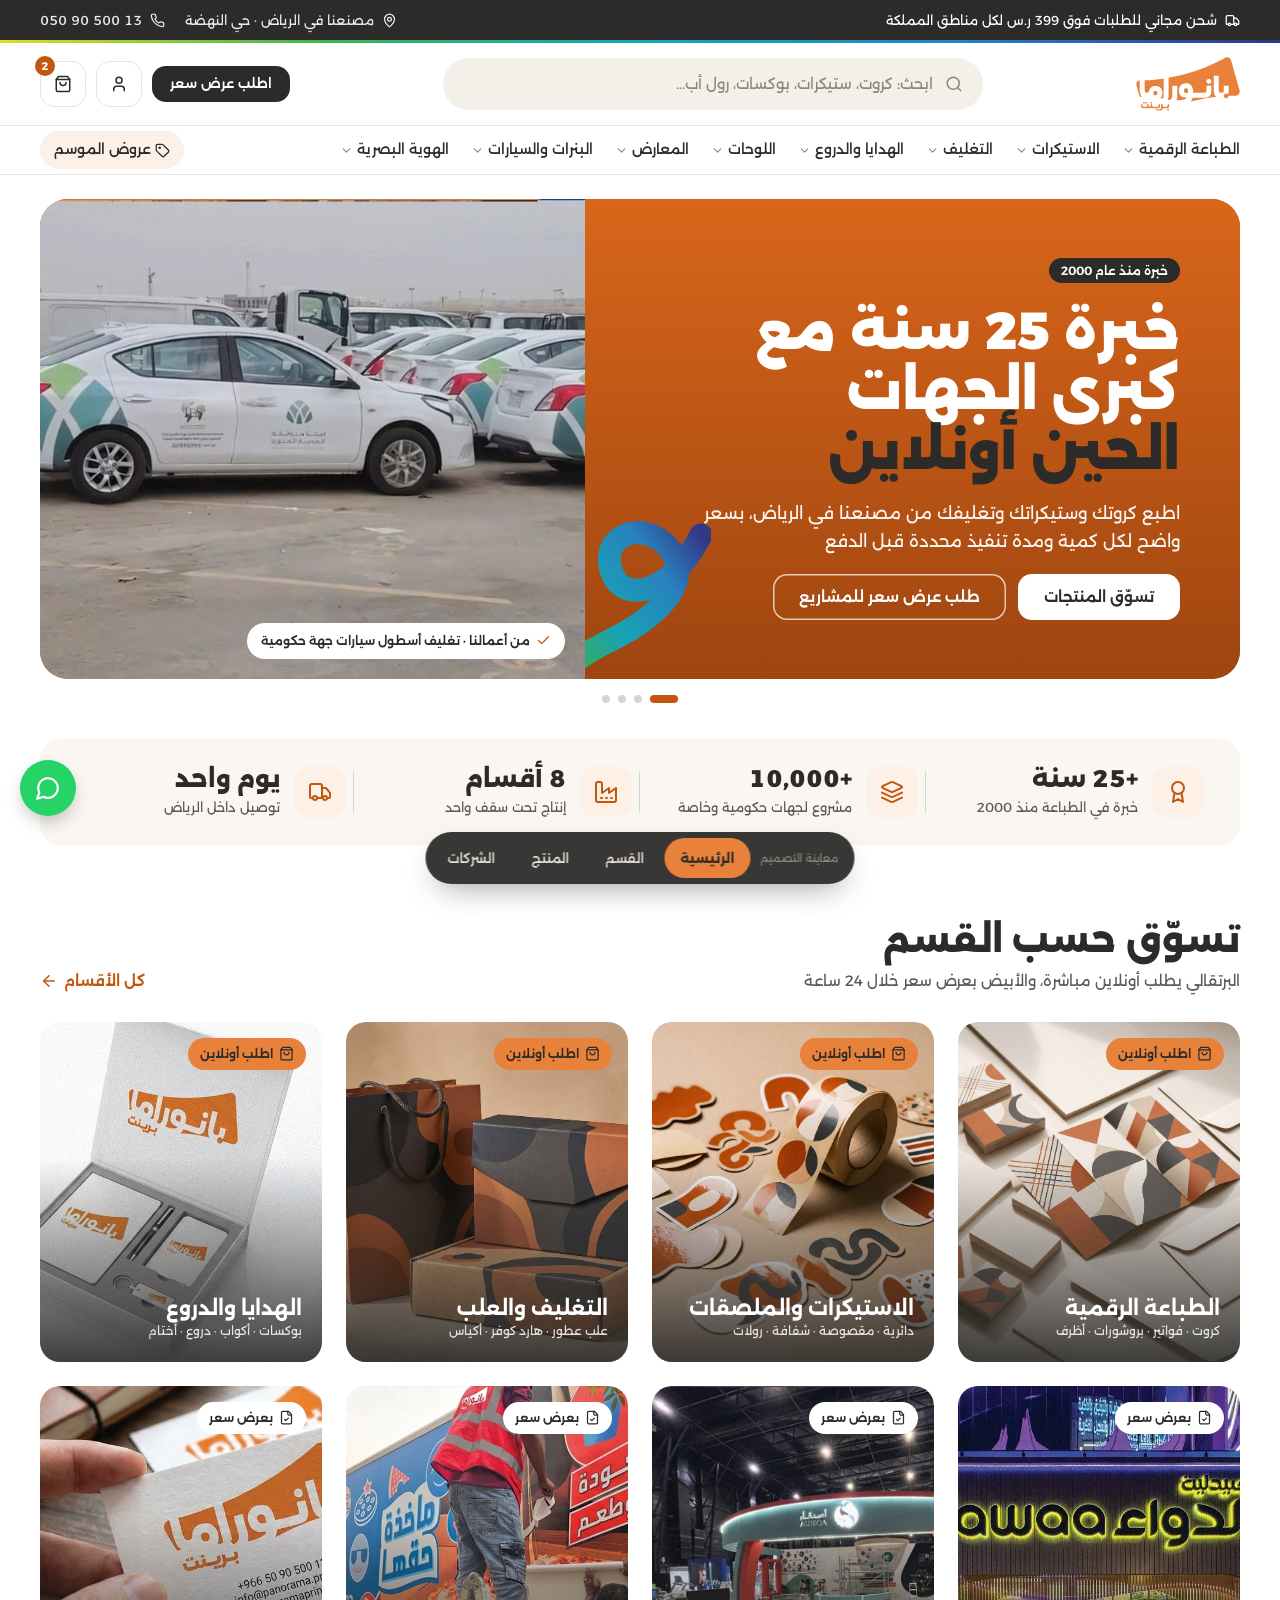
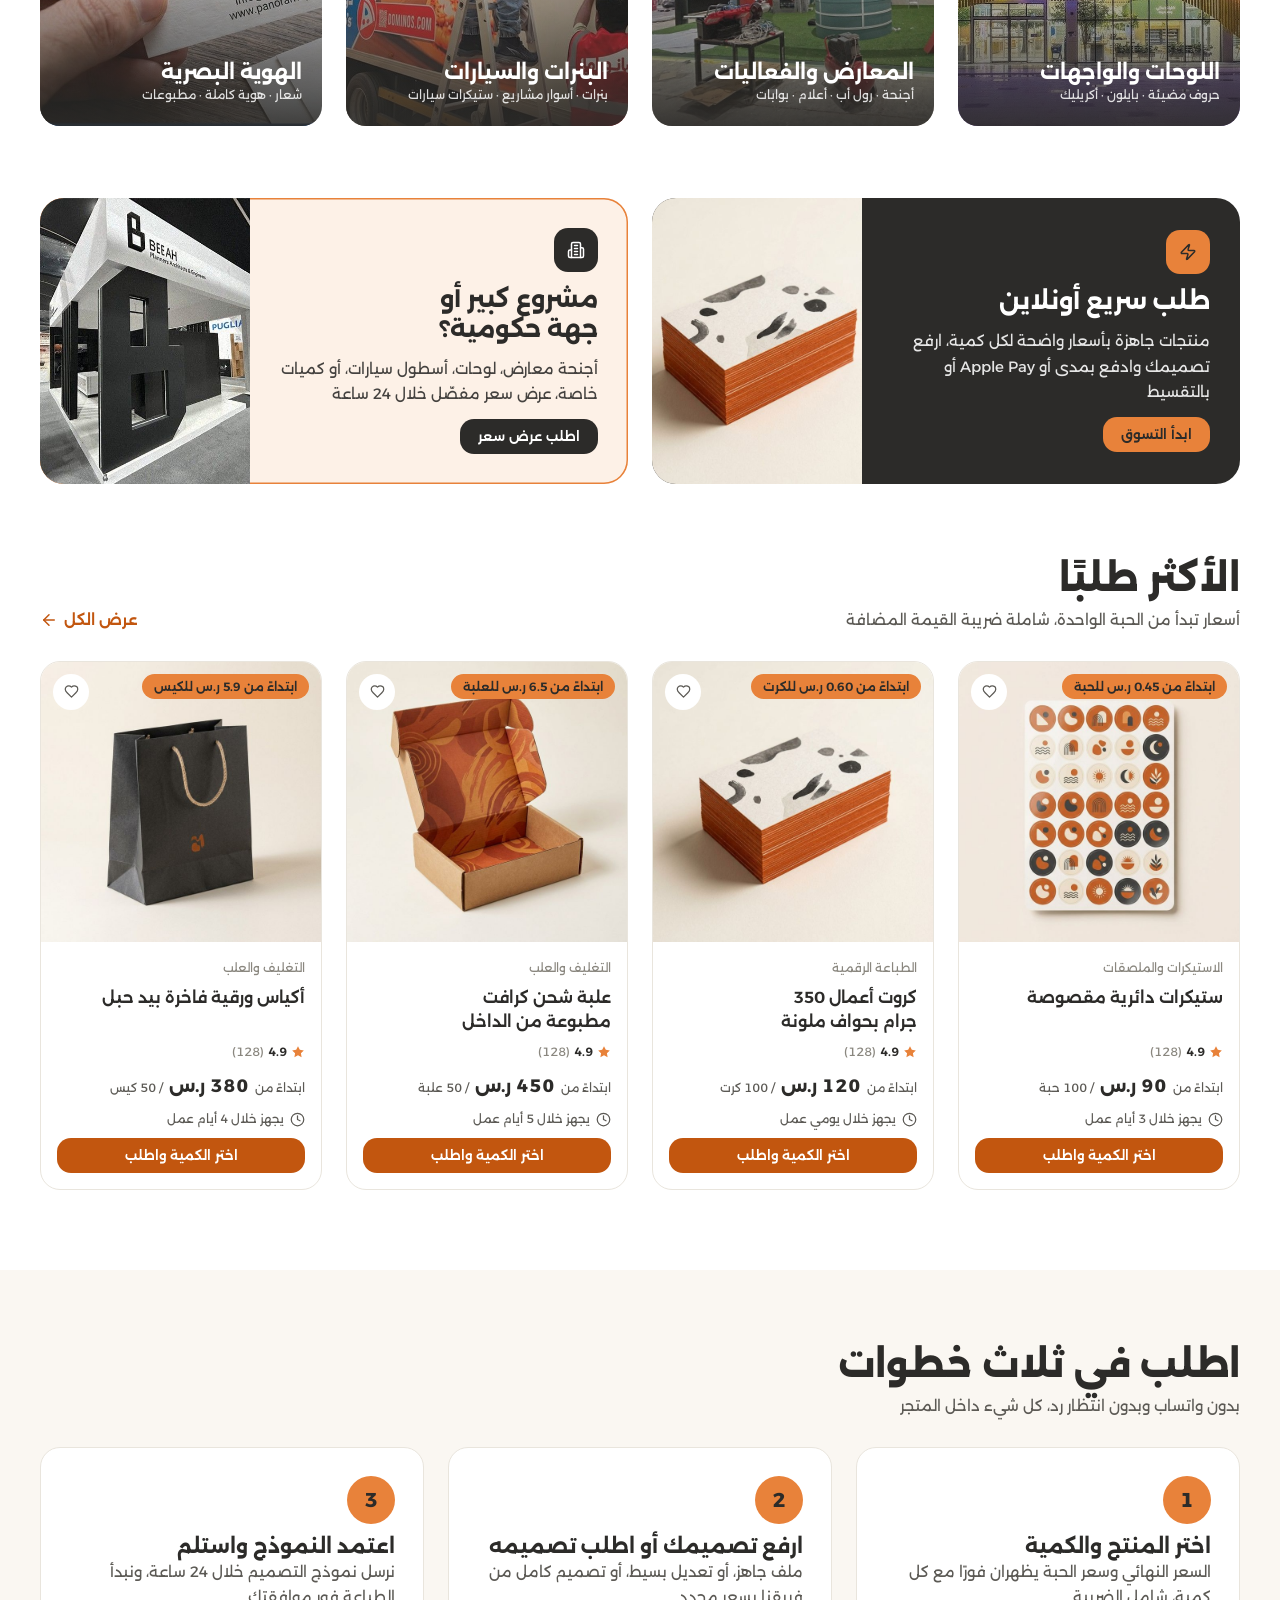
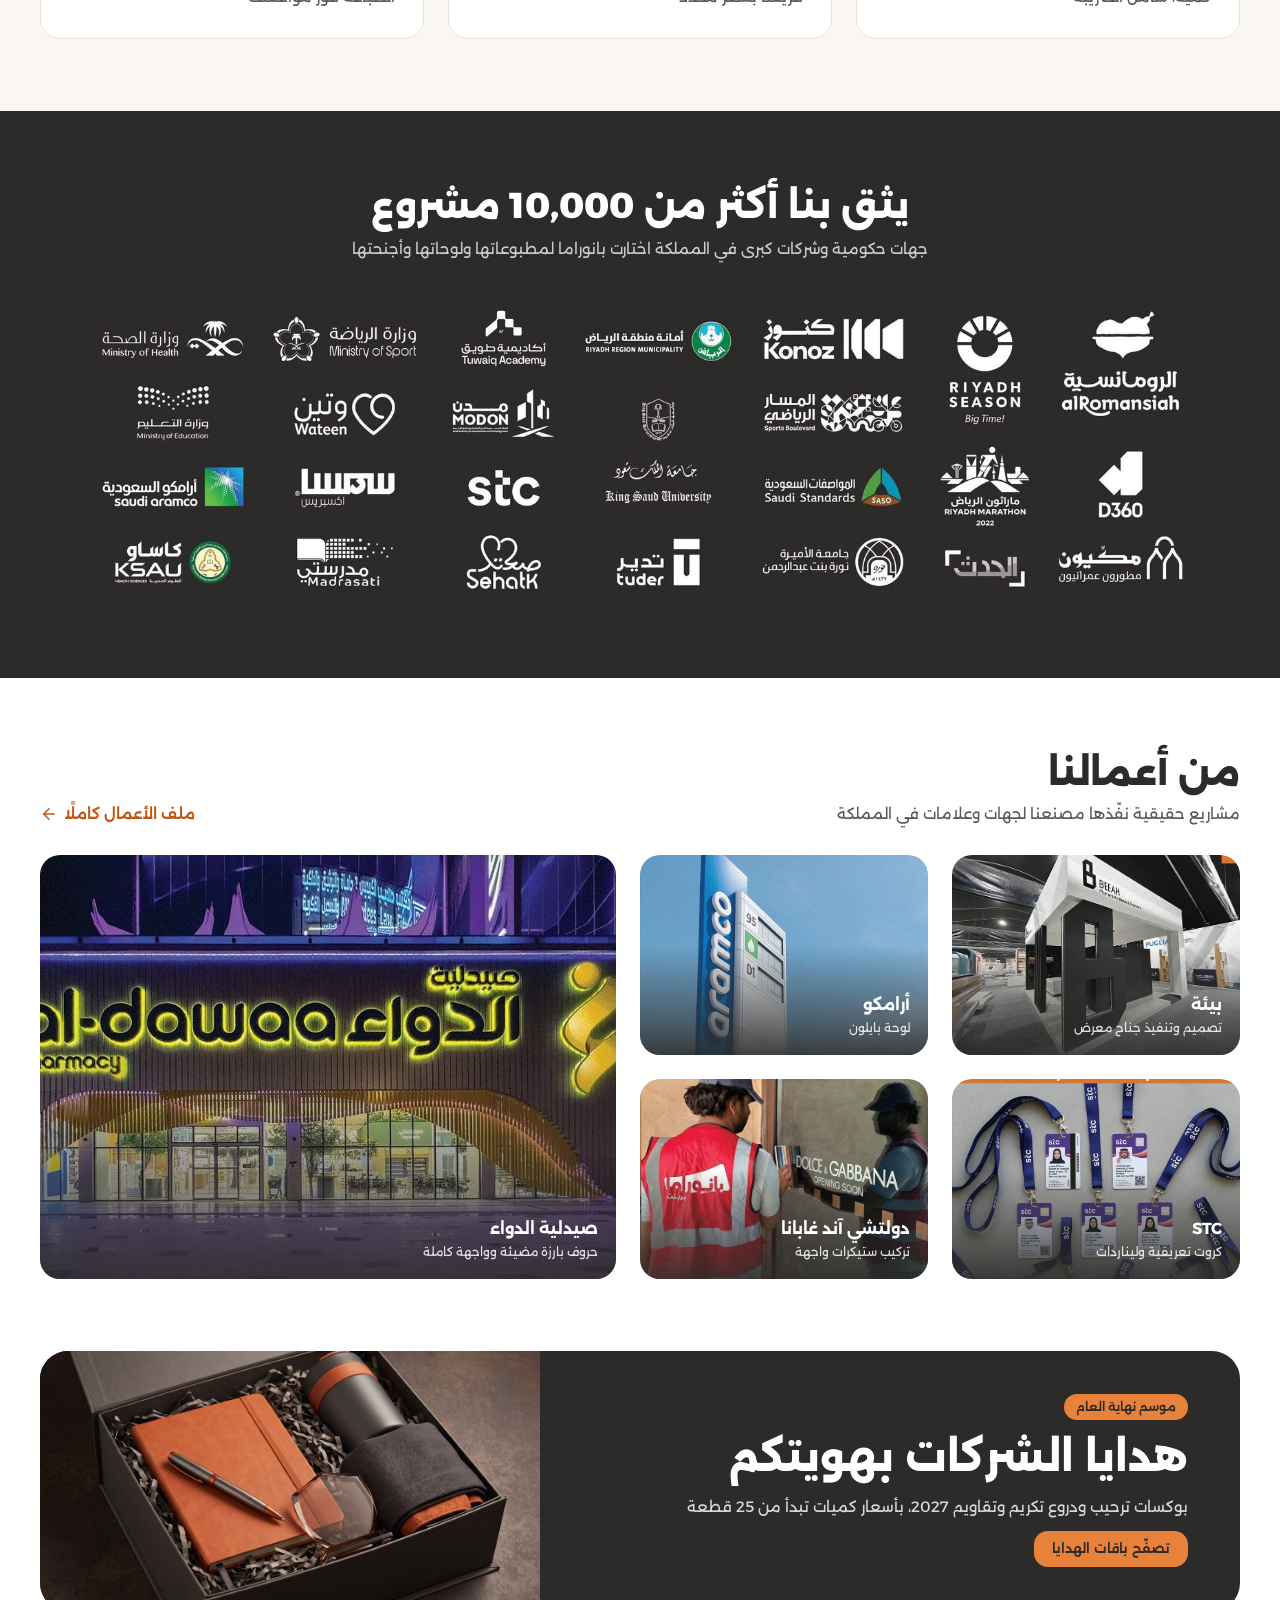
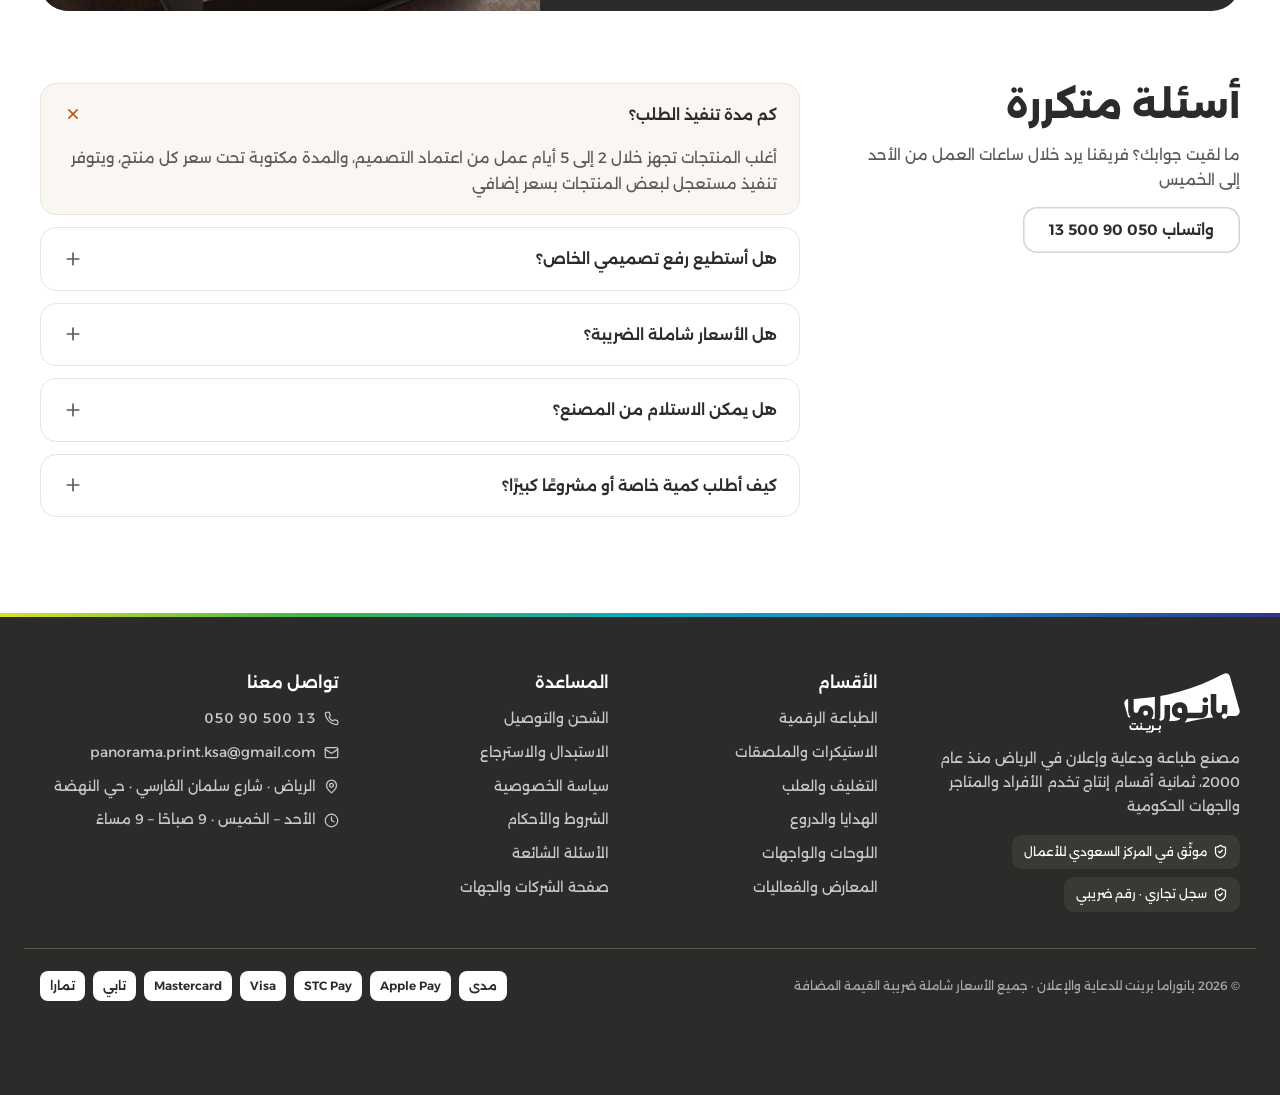
==== index.html @ 83e24a20 "معاينة متجر بانوراما برينت Co-Authored-By: Claude Opus 5.5 <noreply@anthropic.com> Claude-Session: h" ====
<!doctype html>
<html lang="ar">
<head>
<meta charset="utf-8">
<meta name="viewport" content="width=device-width, initial-scale=1, viewport-fit=cover">
<meta name="robots" content="noindex, nofollow">
<meta name="description" content="معاينة تصميم متجر بانوراما برينت على سلة">
<style>:root{padding-top:env(safe-area-inset-top,0px);padding-bottom:env(safe-area-inset-bottom,0px)}body{margin:0;font:14px system-ui,sans-serif}img{max-width:100%}[hidden]{display:none!important}</style>
<title>متجر بانوراما برينت</title>
<meta name="claude:viewport-fit-sides" content="cover">
<link rel="preconnect" href="https://fonts.googleapis.com">
<link rel="preconnect" href="https://fonts.gstatic.com" crossorigin>
<link rel="stylesheet" href="https://fonts.googleapis.com/css2?family=Alexandria:wght@300;400;500;600;700;800;900&display=swap">
<style>
/* Layout: Salla Raed-compatible store — 1200 container, RTL, white surfaces with warm paper bands, charcoal anchors, burnt-orange actions, spectrum ribbon as the only multicolor signature */
:root{
  --orange-50:#FDF1E7; --orange-100:#FBE0C8; --orange-500:#E8823A; --orange-600:#D9661A; --orange-700:#C2560F; --orange-800:#9E4510;
  --ink:#2C2B29; --ink-800:#3A3936; --ink-600:#5C5A55; --ink-400:#8A877F; --ink-300:#D9D5CC; --ink-200:#E9E5DD; --ink-100:#F3F0EA;
  --paper:#FAF7F2; --white:#FFFFFF; --success:#2E9E4F; --wa:#25D366;
  --spectrum:linear-gradient(90deg,#DADF28,#3EB54D 25%,#0FA8BE 50%,#2285C7 75%,#2E358D);
  --font:"Alexandria","Tajawal","Segoe UI",Tahoma,sans-serif;
  --r-sm:8px; --r-md:14px; --r-lg:20px; --r-xl:28px;
  --container:1200px;
  color-scheme:light;
}
*{box-sizing:border-box}
html{scroll-behavior:smooth}
@media (prefers-reduced-motion:reduce){html{scroll-behavior:auto}*{animation:none!important;transition:none!important}}
body{background:var(--white);color:var(--ink);font-family:var(--font);font-size:15px;line-height:1.7;direction:rtl;margin:0}
body::before{content:"";position:fixed;inset:0 0 auto;height:env(safe-area-inset-top,0px);z-index:60;background:var(--white)}
a{color:inherit;text-decoration:none}
button{font-family:inherit;cursor:pointer}
img{display:block;max-width:100%}
:focus-visible{outline:3px solid var(--orange-500);outline-offset:2px;border-radius:6px}
.wrap{max-width:calc(var(--container) + 32px);margin-inline:auto;padding-left:max(16px,env(safe-area-inset-left,0px));padding-right:max(16px,env(safe-area-inset-right,0px))}
.num{font-variant-numeric:tabular-nums}
h1,h2,h3,h4{margin:0;line-height:1.25;text-wrap:balance}
p{margin:0}

/* ---------- top bars */
.announce{background:var(--ink);color:var(--white);font-size:13px}
.announce .wrap{display:flex;justify-content:space-between;align-items:center;gap:16px;padding-block:9px}
.announce .meta{display:flex;gap:20px;opacity:.9}
.ic{width:18px;height:18px;flex:none;stroke:currentColor;fill:none;stroke-width:2;stroke-linecap:round;stroke-linejoin:round}
.ic.sm{width:15px;height:15px}
.row{display:flex;align-items:center;gap:8px}
.ribbon{height:3px;background:var(--spectrum)}
.site-header{position:sticky;top:env(safe-area-inset-top,0px);z-index:50;background:var(--white);border-bottom:1px solid var(--ink-200)}
.hdr{display:flex;align-items:center;justify-content:space-between;gap:24px;padding-block:14px}
.logo img{width:104px;height:auto}
.search{flex:1;max-width:540px;display:flex;align-items:center;gap:10px;background:var(--ink-100);border-radius:999px;padding:12px 20px;color:var(--ink-400)}
.search input{border:0;background:transparent;font:inherit;color:var(--ink);flex:1;min-width:0;outline:none}
.search input::placeholder{color:var(--ink-400)}
.actions{display:flex;align-items:center;gap:10px}
.icon-btn{position:relative;width:46px;height:46px;border:1px solid var(--ink-200);border-radius:var(--r-md);display:grid;place-items:center;background:var(--white);color:var(--ink)}
.icon-btn .badge-count{position:absolute;top:-6px;left:-6px;background:var(--orange-700);color:var(--white);font-size:11px;font-weight:700;width:20px;height:20px;border-radius:50%;display:grid;place-items:center}
.btn{display:inline-flex;align-items:center;justify-content:center;gap:8px;border:0;border-radius:var(--r-md);font-weight:600;font-size:15px;padding:14px 26px;line-height:1.2;white-space:nowrap;transition:background .15s,transform .15s}
.btn:active{transform:translateY(1px)}
.btn.sm{font-size:13px;padding:10px 18px}
.btn-primary{background:var(--orange-700);color:var(--white)}
.btn-primary:hover{background:var(--orange-800)}
.btn-dark{background:var(--ink);color:var(--white)}
.btn-dark:hover{background:#000}
.btn-light{background:var(--white);color:var(--ink)}
.btn-brand{background:var(--orange-500);color:var(--ink)}
.btn-outline{background:transparent;color:var(--ink);box-shadow:inset 0 0 0 1.5px var(--ink-300)}
.btn-ghost-light{background:transparent;color:var(--white);box-shadow:inset 0 0 0 1.5px rgba(255,255,255,.7)}
.btn-block{width:100%}
.mainnav{border-top:1px solid var(--ink-200)}
.mainnav .wrap{display:flex;align-items:center;justify-content:space-between;gap:16px}
.mainnav ul{list-style:none;margin:0;padding:12px 0;display:flex;gap:22px;overflow-x:auto;scrollbar-width:none}
.mainnav ul::-webkit-scrollbar{display:none}
.mainnav a{display:flex;align-items:center;gap:4px;font-size:14px;font-weight:500;white-space:nowrap;color:var(--ink)}
.mainnav a:hover{color:var(--orange-700)}
.mainnav .chev{width:13px;height:13px;color:var(--ink-400)}
.offer-chip{display:inline-flex;align-items:center;gap:6px;background:var(--orange-50);color:var(--orange-700);font-weight:600;font-size:13px;padding:7px 14px;border-radius:999px;white-space:nowrap}
.menu-btn{display:none}

/* ---------- shared */
.section{padding-block:72px 0}
.sec-head{display:flex;justify-content:space-between;align-items:flex-end;gap:16px;margin-bottom:28px;flex-wrap:wrap}
.sec-head h2{font-size:clamp(26px,3vw,36px);font-weight:800}
.sec-head p{color:var(--ink-600);margin-top:6px}
.link-more{display:flex;align-items:center;gap:6px;color:var(--orange-700);font-weight:600;white-space:nowrap}
.badge{display:inline-flex;align-items:center;gap:6px;border-radius:999px;font-size:12px;font-weight:600;padding:5px 12px;line-height:1.3;white-space:nowrap}
.badge.unit{background:var(--orange-500);color:var(--ink)}
.badge.dark{background:var(--ink);color:var(--white)}
.badge.soft{background:var(--orange-50);color:var(--orange-700)}
.badge.ok{background:#E3F4E8;color:#1F7A3B}

/* ---------- hero */
.hero{padding-top:24px}
.slider{position:relative;border-radius:var(--r-xl);overflow:hidden;background:var(--orange-700)}
.slide{display:grid;grid-template-columns:1.2fr 1fr;min-height:480px}
.slide[hidden]{display:none!important}
.slide .copy{position:relative;overflow:hidden;background:linear-gradient(180deg,var(--orange-600),var(--orange-800));color:var(--white);padding:56px 60px;display:flex;flex-direction:column;justify-content:center;align-items:flex-start;gap:18px}
.slide.dark .copy{background:linear-gradient(180deg,var(--ink-800),var(--ink))}
.slide .copy h1,.slide .copy h2{font-size:clamp(32px,4.2vw,52px);font-weight:900;line-height:1.15;position:relative}
.slide .copy h1 em,.slide .copy h2 em{font-style:normal;color:var(--ink)}
.slide.dark .copy h2 em{color:var(--orange-500)}
.slide .copy p{font-size:17px;max-width:30em;opacity:.95;position:relative}
.slide .media{position:relative;background-size:cover;background-position:center}
.proof{position:absolute;right:20px;bottom:20px;background:var(--white);color:var(--ink);font-size:12px;font-weight:600;padding:8px 14px;border-radius:999px;display:flex;gap:6px;align-items:center}
.swoosh{position:absolute;left:-84px;bottom:-96px;width:210px;opacity:.95;pointer-events:none}
.cta-row{display:flex;gap:12px;flex-wrap:wrap;position:relative}
.dots{display:flex;justify-content:center;gap:8px;margin-top:16px}
.dots button{width:8px;height:8px;border-radius:4px;border:0;background:var(--ink-300);padding:0;transition:width .2s,background .2s}
.dots button[aria-current="true"]{width:28px;background:var(--orange-700)}

/* stats */
.stats{margin-top:36px;background:var(--paper);border-radius:var(--r-lg);padding:26px 36px;display:grid;grid-template-columns:repeat(4,1fr);gap:16px}
.stat{display:flex;align-items:center;gap:14px;position:relative}
.stat + .stat::before{content:"";position:absolute;right:-8px;top:12%;height:76%;width:1px;background:var(--ink-300)}
.stat .ico{width:52px;height:52px;border-radius:16px;background:var(--orange-50);color:var(--orange-700);display:grid;place-items:center;flex:none}
.stat .ico .ic{width:24px;height:24px}
.stat b{display:block;font-size:24px;font-weight:800;line-height:1.2}
.stat span{color:var(--ink-600);font-size:13px}

/* categories */
.cat-grid{display:grid;grid-template-columns:repeat(4,1fr);gap:24px}
.cat{position:relative;aspect-ratio:282/340;border-radius:var(--r-lg);overflow:hidden;background-size:cover;background-position:center;color:var(--white);display:flex;flex-direction:column;justify-content:flex-end;padding:20px;isolation:isolate;transition:transform .2s}
.cat::after{content:"";position:absolute;inset:0;background:linear-gradient(180deg,rgba(44,43,41,0) 40%,rgba(44,43,41,.9));z-index:-1}
.cat:hover{transform:translateY(-3px)}
.cat h3{font-size:20px;font-weight:700}
.cat small{font-size:12px;opacity:.85}
.cat .tag{position:absolute;top:16px;right:16px;font-size:12px;font-weight:600;padding:6px 12px;border-radius:999px;display:flex;gap:6px;align-items:center;color:var(--ink)}
.cat .tag.online{background:var(--orange-500)}
.cat .tag.quote{background:var(--white)}

/* paths */
.paths{display:grid;grid-template-columns:1fr 1fr;gap:24px}
.path{display:grid;grid-template-columns:1fr 210px;border-radius:24px;overflow:hidden;min-height:270px}
.path.dark{background:var(--ink);color:var(--white)}
.path.soft{background:var(--orange-50);box-shadow:inset 0 0 0 1.5px var(--orange-500)}
.path .body{padding:30px;display:flex;flex-direction:column;align-items:flex-start;justify-content:center;gap:12px}
.path h3{font-size:24px;font-weight:700}
.path p{font-size:15px;opacity:.88}
.path .pi{width:44px;height:44px;border-radius:14px;display:grid;place-items:center}
.path.dark .pi{background:var(--orange-500);color:var(--ink)}
.path.soft .pi{background:var(--ink);color:var(--white)}
.path .img{background-size:cover;background-position:center}

/* product cards */
.pgrid{display:grid;grid-template-columns:repeat(4,1fr);gap:24px}
.pcard{position:relative;border:1px solid var(--ink-200);border-radius:var(--r-lg);overflow:hidden;background:var(--white);display:flex;flex-direction:column;transition:box-shadow .2s,transform .2s}
.pcard:hover{box-shadow:0 14px 34px -18px rgba(44,43,41,.35);transform:translateY(-2px)}
.pcard .media{position:relative;aspect-ratio:1;background:var(--paper)}
.pcard .media img{width:100%;height:100%;object-fit:cover}
.pcard .media .badge{position:absolute;top:12px;right:12px}
.pcard .fav{position:absolute;z-index:2;top:12px;left:12px;width:36px;height:36px;border-radius:50%;border:0;background:var(--white);display:grid;place-items:center;color:var(--ink-600)}
.pcard .body{padding:16px;display:flex;flex-direction:column;gap:8px;flex:1}
.pcard .cat-name{font-size:12px;color:var(--ink-400)}
.pcard h3{font-size:16px;font-weight:600;line-height:1.5;min-height:3em}
.rating{display:flex;align-items:center;gap:4px;font-size:12px}
.rating .star{width:14px;height:14px;fill:var(--orange-500);stroke:none}
.rating b{font-weight:600}
.rating span{color:var(--ink-400)}
.price{display:flex;align-items:baseline;gap:6px;flex-wrap:wrap}
.price small{font-size:12px;color:var(--ink-600)}
.price strong{font-size:18px;font-weight:700}
.eta{display:flex;align-items:center;gap:6px;font-size:12px;color:var(--ink-600)}
.pcard .btn{margin-top:auto}

/* steps */
.band{background:var(--paper);margin-top:80px;padding-block:72px}
.steps{display:grid;grid-template-columns:repeat(3,1fr);gap:24px}
.step{background:var(--white);border:1px solid var(--ink-200);border-radius:var(--r-lg);padding:28px;display:flex;flex-direction:column;gap:10px}
.step .n{width:48px;height:48px;border-radius:50%;background:var(--orange-500);display:grid;place-items:center;font-weight:700;font-size:20px}
.step h3{font-size:20px;font-weight:700}
.step p{color:var(--ink-600)}

/* clients */
.clients{background:var(--ink);color:var(--white);padding-block:72px;text-align:center}
.clients h2{font-size:clamp(26px,3vw,36px);font-weight:800}
.clients p{opacity:.75;margin-top:8px}
.clients img{margin:32px auto 0;width:min(1100px,100%)}

/* portfolio */
.bento{display:grid;grid-template-columns:1fr 1fr 2fr;grid-template-rows:200px 200px;gap:24px}
.work{position:relative;border-radius:var(--r-lg);overflow:hidden;background-size:cover;background-position:center;color:var(--white);display:flex;flex-direction:column;justify-content:flex-end;padding:16px 18px;isolation:isolate}
.work::after{content:"";position:absolute;inset:0;background:linear-gradient(180deg,transparent 45%,rgba(44,43,41,.88));z-index:-1}
.work b{font-size:16px}
.work small{font-size:12px;opacity:.85}
.work.big{grid-column:3;grid-row:1 / span 2}

/* season */
.season{display:grid;grid-template-columns:1.4fr 1fr;border-radius:var(--r-xl);overflow:hidden;background:var(--ink);color:var(--white);min-height:260px}
.season .body{padding:40px 52px;display:flex;flex-direction:column;justify-content:center;align-items:flex-start;gap:12px}
.season h2{font-size:clamp(28px,3.4vw,40px);font-weight:800}
.season p{opacity:.82;max-width:34em}
.season .img{background-size:cover;background-position:center}

/* faq */
.faq{display:grid;grid-template-columns:376px 1fr;gap:64px;align-items:start}
.faq .intro{display:flex;flex-direction:column;gap:14px;align-items:flex-start}
.faq .intro h2{font-size:clamp(26px,3vw,36px);font-weight:800}
.faq .intro p{color:var(--ink-600)}
.acc{display:flex;flex-direction:column;gap:12px}
.acc details{border:1px solid var(--ink-200);border-radius:16px;background:var(--white);transition:background .2s}
.acc details[open]{background:var(--paper)}
.acc summary{list-style:none;display:flex;justify-content:space-between;align-items:center;gap:12px;padding:18px 22px;font-weight:600;cursor:pointer}
.acc summary::-webkit-details-marker{display:none}
.acc summary .pm{width:20px;height:20px;color:var(--ink-600);transition:transform .2s}
.acc details[open] summary .pm{transform:rotate(45deg);color:var(--orange-700)}
.acc details p{padding:0 22px 18px;color:var(--ink-600)}

/* footer */
.foot{background:var(--ink);color:var(--white);margin-top:96px}
.foot .grid{display:grid;grid-template-columns:1.4fr 1fr 1fr 1.3fr;gap:40px;padding-block:56px 36px}
.foot h4{font-size:16px;font-weight:600;margin-bottom:14px}
.foot ul{list-style:none;margin:0;padding:0;display:flex;flex-direction:column;gap:10px}
.foot li,.foot p{font-size:14px;opacity:.75}
.foot .logo img{width:116px;margin-bottom:14px}
.foot .chips{display:flex;flex-direction:column;align-items:flex-start;gap:8px;margin-top:16px}
.foot .chip{display:flex;align-items:center;gap:6px;background:var(--ink-800);padding:7px 12px;border-radius:10px;font-size:12px}
.foot .bottom{border-top:1px solid var(--ink-600);display:flex;justify-content:space-between;align-items:center;gap:16px;padding-block:22px;flex-wrap:wrap}
.foot .bottom p{font-size:12px;opacity:.6}
.pays{display:flex;gap:8px;flex-wrap:wrap}
.pays span{background:var(--white);color:var(--ink);font-size:12px;font-weight:600;padding:5px 10px;border-radius:8px}

/* ---------- category page */
.crumbs{display:flex;align-items:center;gap:8px;font-size:13px;color:var(--ink-400);padding-top:20px;flex-wrap:wrap}
.crumbs b{color:var(--ink);font-weight:500}
.cat-hero{margin-top:16px;border-radius:var(--r-xl);overflow:hidden;display:grid;grid-template-columns:1.3fr 1fr;background:var(--paper)}
.cat-hero .body{padding:36px 44px;display:flex;flex-direction:column;justify-content:center;gap:10px}
.cat-hero h1{font-size:clamp(28px,3.4vw,40px);font-weight:800}
.cat-hero p{color:var(--ink-600);max-width:34em}
.cat-hero .img{min-height:220px;background-size:cover;background-position:center}
.chips{display:flex;gap:8px;flex-wrap:wrap}
.chip-btn{border:1px solid var(--ink-300);background:var(--white);border-radius:999px;padding:8px 16px;font-size:13px;font-weight:500;color:var(--ink)}
.chip-btn[aria-pressed="true"]{background:var(--ink);border-color:var(--ink);color:var(--white)}
.listing{display:grid;grid-template-columns:260px 1fr;gap:32px;margin-top:28px;align-items:start}
.filters{border:1px solid var(--ink-200);border-radius:var(--r-lg);padding:20px;display:flex;flex-direction:column;gap:22px;position:sticky;top:140px}
.filters h4{font-size:15px;font-weight:600;margin-bottom:10px}
.filters label{display:flex;align-items:center;gap:10px;font-size:14px;padding-block:4px;cursor:pointer}
.filters input{accent-color:var(--orange-700);width:17px;height:17px}
.toolbar{display:flex;justify-content:space-between;align-items:center;gap:12px;margin-bottom:18px;flex-wrap:wrap}
.toolbar select{font:inherit;font-size:14px;border:1px solid var(--ink-300);border-radius:10px;padding:8px 12px;background:var(--white);color:var(--ink)}
.listing .pgrid{grid-template-columns:repeat(3,1fr)}
.empty{grid-column:1/-1;border:1px dashed var(--ink-300);border-radius:var(--r-lg);padding:40px;text-align:center;color:var(--ink-600)}

/* ---------- product page */
.pdp{display:grid;grid-template-columns:minmax(0,1fr) minmax(0,0.96fr);gap:48px;margin-top:20px;align-items:start}
.gallery{display:flex;flex-direction:column;gap:12px;position:sticky;top:140px}
.gallery .main{position:relative;border-radius:24px;overflow:hidden;background:var(--paper);aspect-ratio:1}
.gallery .main img{width:100%;height:100%;object-fit:cover}
.gallery .main .badge{position:absolute;top:18px;right:18px}
.thumbs{display:grid;grid-template-columns:repeat(4,1fr);gap:12px}
.thumbs button{border:0;padding:0;background:var(--paper);border-radius:16px;overflow:hidden;aspect-ratio:1;box-shadow:inset 0 0 0 1px var(--ink-200)}
.thumbs button[aria-pressed="true"]{box-shadow:0 0 0 2.5px var(--orange-500)}
.thumbs img{width:100%;height:100%;object-fit:cover}
.thumbs small{display:block;text-align:center;font-size:11px;color:var(--ink-400);margin-top:4px}
.buy{display:flex;flex-direction:column;gap:20px;min-width:0}
.buy .kicker{color:var(--orange-700);font-weight:600;font-size:13px}
.buy h1{font-size:clamp(24px,2.6vw,32px);font-weight:700}
.meta-row{display:flex;align-items:center;gap:14px;flex-wrap:wrap;font-size:13px;color:var(--ink-600)}
.price-big{display:flex;align-items:baseline;gap:12px;flex-wrap:wrap}
.price-big strong{font-size:36px;font-weight:800;line-height:1}
.price-big .unit{background:var(--orange-50);color:var(--orange-700);font-weight:600;font-size:13px;padding:5px 10px;border-radius:8px}
.hr{height:1px;background:var(--ink-200)}
.opt h4{font-size:16px;font-weight:600;margin-bottom:10px}
.opt h4 small{font-weight:400;color:var(--ink-400);font-size:13px}
.seg{display:flex;gap:10px;flex-wrap:wrap}
.seg button{border:1px solid var(--ink-300);background:var(--white);border-radius:12px;padding:11px 18px;font-size:14px;color:var(--ink)}
.seg button[aria-pressed="true"]{border:2px solid var(--orange-500);padding:10px 17px;background:var(--orange-50);color:var(--orange-700);font-weight:600}
.tiers{display:flex;flex-direction:column;gap:10px}
.tier{display:flex;justify-content:space-between;align-items:center;gap:12px;border:1px solid var(--ink-200);border-radius:14px;padding:14px 18px;background:var(--white);text-align:right;width:100%;color:var(--ink);font-size:15px}
.tier .l{display:flex;align-items:center;gap:12px;flex-wrap:wrap}
.tier .radio{width:20px;height:20px;border-radius:50%;box-shadow:inset 0 0 0 1.5px var(--ink-300);flex:none}
.tier[aria-pressed="true"]{border:2px solid var(--orange-500);padding:13px 17px;background:var(--orange-50)}
.tier[aria-pressed="true"] .radio{box-shadow:inset 0 0 0 6px var(--orange-700)}
.tier .r{display:flex;align-items:baseline;gap:10px;white-space:nowrap}
.tier .r b{font-size:17px}
.tier .r small{font-size:12px;color:var(--ink-600)}
.paths3{display:grid;grid-template-columns:repeat(3,1fr);gap:10px}
.paths3 button{border:1px solid var(--ink-200);border-radius:14px;padding:14px;background:var(--white);display:flex;flex-direction:column;align-items:flex-start;gap:4px;text-align:right;color:var(--ink)}
.paths3 button b{font-size:14px}
.paths3 button small{font-size:12px;color:var(--ink-600)}
.paths3 button[aria-pressed="true"]{border:2px solid var(--orange-500);padding:13px;background:var(--orange-50)}
.paths3 button[aria-pressed="true"] .ic{color:var(--orange-700)}
.drop{margin-top:10px;display:flex;align-items:center;gap:16px;border:1.5px dashed var(--ink-300);border-radius:16px;padding:18px 20px;background:var(--paper);cursor:pointer;transition:border-color .2s}
.drop:hover,.drop.over{border-color:var(--orange-500)}
.drop .di{width:48px;height:48px;border-radius:14px;background:var(--white);display:grid;place-items:center;color:var(--orange-700);flex:none}
.drop b{display:block;font-size:15px}
.drop small{color:var(--ink-600);font-size:12px}
.drop input{display:none}
.eta-box{background:var(--ink-100);border-radius:16px;padding:16px 18px;display:flex;flex-direction:column;gap:12px}
.switch{display:flex;justify-content:space-between;align-items:center;gap:12px;cursor:pointer}
.switch input{appearance:none;width:44px;height:24px;border-radius:12px;background:var(--ink-300);position:relative;cursor:pointer;flex:none;transition:background .2s;margin:0}
.switch input::after{content:"";position:absolute;top:3px;right:3px;width:18px;height:18px;border-radius:50%;background:var(--white);transition:right .2s}
.switch input:checked{background:var(--orange-700)}
.switch input:checked::after{right:23px}
.cta-buy{display:flex;gap:12px}
.cta-buy .btn{flex:1;font-size:16px;padding:17px}
.cta-buy .icon-btn{width:56px;height:56px}
.inst{display:flex;align-items:center;gap:10px;border:1px solid var(--ink-200);border-radius:12px;padding:12px 16px;font-size:13px;color:var(--ink-600);flex-wrap:wrap}
.inst span{background:var(--ink-100);color:var(--ink);padding:3px 8px;border-radius:6px;font-weight:600;font-size:12px}
.trust{display:flex;gap:20px;flex-wrap:wrap;font-size:12px;color:var(--ink-600)}
.trust .row .ic{color:var(--orange-700)}
.toast{position:fixed;left:50%;transform:translate(-50%,20px);bottom:calc(84px + env(safe-area-inset-bottom,0px));background:var(--ink);color:var(--white);padding:12px 20px;border-radius:12px;font-size:14px;opacity:0;pointer-events:none;transition:opacity .2s,transform .2s;z-index:80;max-width:calc(100% - 32px)}
.toast.show{opacity:1;transform:translate(-50%,0)}
.tabs{margin-top:56px}
.tablist{display:flex;gap:28px;border-bottom:1px solid var(--ink-200);overflow-x:auto}
.tablist button{border:0;background:none;padding:0 0 14px;font-size:15px;color:var(--ink-600);white-space:nowrap;border-bottom:3px solid transparent;margin-bottom:-1px}
.tablist button[aria-selected="true"]{color:var(--ink);font-weight:600;border-bottom-color:var(--orange-500)}
.tabpanel{padding-top:24px}
.desc{display:grid;grid-template-columns:1.5fr 1fr;gap:40px}
.desc .lead{font-size:17px;line-height:1.85}
.fit{display:grid;grid-template-columns:1fr 1fr;gap:16px;margin-top:18px}
.fit div{background:var(--paper);border-radius:16px;padding:16px 18px}
.fit div.no{background:var(--ink-100)}
.fit h4{font-size:15px;margin-bottom:8px}
.fit ul{list-style:none;padding:0;margin:0;display:flex;flex-direction:column;gap:6px;font-size:14px;color:var(--ink-600)}
.fit li{display:flex;gap:6px;align-items:center}
.fit .ok .ic{color:var(--success)}
.specs{border:1px solid var(--ink-200);border-radius:16px;overflow:hidden}
.specs div{display:flex;justify-content:space-between;gap:16px;padding:13px 18px;border-bottom:1px solid var(--ink-200);font-size:14px}
.specs div:last-child{border-bottom:0}
.specs dt{color:var(--ink-600);font-weight:500}
.specs dd{margin:0;text-align:left}

/* ---------- business page */
.biz-hero{margin-top:20px;border-radius:var(--r-xl);overflow:hidden;background:var(--ink);color:var(--white);display:grid;grid-template-columns:1.2fr 1fr;min-height:420px}
.biz-hero .body{padding:52px 56px;display:flex;flex-direction:column;justify-content:center;align-items:flex-start;gap:16px}
.biz-hero h1{font-size:clamp(30px,4vw,48px);font-weight:900;line-height:1.15}
.biz-hero h1 em{font-style:normal;color:var(--orange-500)}
.biz-hero p{opacity:.85;max-width:32em;font-size:17px}
.biz-hero .img{background-size:cover;background-position:center}
.svc-grid{display:grid;grid-template-columns:repeat(3,1fr);gap:24px}
.svc{border:1px solid var(--ink-200);border-radius:var(--r-lg);overflow:hidden;background:var(--white);display:flex;flex-direction:column}
.svc .img{aspect-ratio:16/10;background-size:cover;background-position:center}
.svc .b{padding:18px 20px;display:flex;flex-direction:column;gap:6px}
.svc h3{font-size:18px;font-weight:700}
.svc p{font-size:14px;color:var(--ink-600)}
.proc{display:grid;grid-template-columns:repeat(4,1fr);gap:16px;counter-reset:p}
.proc li{list-style:none;background:var(--white);border:1px solid var(--ink-200);border-radius:var(--r-lg);padding:22px;display:flex;flex-direction:column;gap:8px}
.proc .n{font-size:13px;font-weight:700;color:var(--orange-700)}
.proc h3{font-size:17px;font-weight:700}
.proc p{font-size:13px;color:var(--ink-600)}
.quote-wrap{display:grid;grid-template-columns:1fr 1.3fr;gap:48px;align-items:start}
.quote-wrap .intro{display:flex;flex-direction:column;gap:14px}
.quote-wrap .intro h2{font-size:clamp(26px,3vw,36px);font-weight:800}
.quote-wrap .intro p{color:var(--ink-600)}
.qlist{list-style:none;padding:0;margin:8px 0 0;display:flex;flex-direction:column;gap:10px}
.qlist li{display:flex;gap:8px;align-items:center;font-size:14px}
.qlist .ic{color:var(--success)}
form.qf{border:1px solid var(--ink-200);border-radius:24px;padding:28px;display:grid;grid-template-columns:1fr 1fr;gap:16px;background:var(--paper)}
.qf .full{grid-column:1/-1}
.qf label{display:flex;flex-direction:column;gap:6px;font-size:13px;font-weight:600}
.qf input,.qf select,.qf textarea{font:inherit;font-size:14px;font-weight:400;border:1px solid var(--ink-300);border-radius:12px;padding:12px 14px;background:var(--white);color:var(--ink);width:100%}
.qf textarea{min-height:110px;resize:vertical}
.qf .note{font-size:12px;color:var(--ink-600);font-weight:400}
.sent{grid-column:1/-1;background:#E3F4E8;color:#1F5F31;border-radius:14px;padding:16px 18px;font-size:14px}

/* ---------- preview switcher */
.switcher{position:fixed;bottom:calc(16px + env(safe-area-inset-bottom,0px));left:50%;transform:translateX(-50%);z-index:70;background:rgba(44,43,41,.94);backdrop-filter:blur(10px);border-radius:999px;padding:6px;display:flex;gap:4px;box-shadow:0 12px 32px -12px rgba(0,0,0,.45);max-width:calc(100% - 32px);overflow-x:auto}
.switcher a{color:#E9E5DD;font-size:13px;font-weight:500;padding:9px 16px;border-radius:999px;white-space:nowrap}
.switcher a[aria-current="page"]{background:var(--orange-500);color:var(--ink);font-weight:700}
.switcher .lbl{color:var(--ink-400);font-size:11px;align-self:center;padding:0 10px 0 6px;white-space:nowrap}
.wa-fab{position:fixed;left:max(20px,calc(env(safe-area-inset-left,0px) + 20px));bottom:calc(84px + env(safe-area-inset-bottom,0px));width:56px;height:56px;border-radius:50%;background:var(--wa);display:grid;place-items:center;color:var(--white);box-shadow:0 8px 20px -6px rgba(0,0,0,.35);z-index:60}
.wa-fab .ic{width:26px;height:26px}

/* ---------- responsive */
@media (max-width:1080px){
  .pgrid{grid-template-columns:repeat(3,1fr)}
  .listing .pgrid{grid-template-columns:repeat(2,1fr)}
  .cat-grid{grid-template-columns:repeat(4,1fr);gap:16px}
  .stats{grid-template-columns:repeat(2,1fr);row-gap:24px}
  .stat:nth-child(3)::before{display:none}
  .path{grid-template-columns:1fr}
  .path .img{display:none}
}
@media (max-width:860px){
  .announce .meta,.search-desk,.btn-quote-top{display:none}
  .menu-btn{display:grid}
  .hdr{gap:12px}
  .logo img{width:88px}
  .search{order:3;max-width:none;flex-basis:100%;padding:11px 16px}
  .hdr{flex-wrap:wrap}
  .mainnav .offer-chip{display:none}
  .slide{grid-template-columns:1fr;min-height:0}
  .slide .media{order:-1;min-height:210px}
  .slide .copy{padding:28px 22px 30px;gap:14px}
  .slide .copy p{font-size:14px}
  .swoosh{width:120px;left:-40px;bottom:-30px}
  .cat-grid{grid-template-columns:repeat(2,1fr);gap:12px}
  .cat{aspect-ratio:173/190;padding:14px}
  .cat h3{font-size:16px}
  .cat .tag{top:10px;right:10px;font-size:11px;padding:4px 9px}
  .cat small{display:none}
  .paths{grid-template-columns:1fr;gap:12px}
  .path{min-height:0}
  .path .body{padding:20px}
  .path h3{font-size:19px}
  .pgrid{grid-template-columns:repeat(2,1fr);gap:12px}
  .pcard .body{padding:12px;gap:6px}
  .pcard h3{font-size:14px}
  .pcard .media .badge{font-size:10px;padding:4px 8px;right:8px;top:8px}
  .pcard .fav{width:30px;height:30px;left:8px;top:8px}
  .pcard .btn{font-size:12px;padding:10px 8px}
  .steps{grid-template-columns:1fr;gap:12px}
  .step{flex-direction:row;align-items:center;padding:16px;gap:14px}
  .step .n{width:40px;height:40px;font-size:17px;flex:none}
  .step h3{font-size:16px}
  .step p{font-size:13px}
  .bento{grid-template-columns:1fr 1fr;grid-template-rows:auto;gap:12px}
  .work{min-height:150px}
  .work.big{grid-column:1/-1;grid-row:auto;min-height:220px}
  .season{grid-template-columns:1fr}
  .season .img{min-height:180px;order:-1}
  .season .body{padding:26px 22px}
  .faq{grid-template-columns:1fr;gap:20px}
  .foot .grid{grid-template-columns:1fr 1fr;gap:28px}
  .foot .grid > :first-child{grid-column:1/-1}
  .section{padding-top:48px}
  .band{margin-top:56px;padding-block:48px}
  .clients{padding-block:48px}
  .cat-hero{grid-template-columns:1fr}
  .cat-hero .img{order:-1;min-height:160px}
  .cat-hero .body{padding:24px}
  .listing{grid-template-columns:1fr}
  .filters{position:static}
  .pdp{grid-template-columns:1fr;gap:24px}
  .gallery{position:static}
  .paths3{grid-template-columns:1fr}
  .desc{grid-template-columns:1fr}
  .fit{grid-template-columns:1fr}
  .biz-hero{grid-template-columns:1fr}
  .biz-hero .img{order:-1;min-height:200px}
  .biz-hero .body{padding:28px 22px}
  .svc-grid{grid-template-columns:1fr 1fr;gap:12px}
  .proc{grid-template-columns:1fr 1fr;padding:0}
  .quote-wrap{grid-template-columns:1fr}
  form.qf{grid-template-columns:1fr;padding:20px}
  .switcher .lbl{display:none}
}
@media (max-width:520px){
  .stats{padding:18px;gap:14px}
  .stat{gap:10px}
  .stat .ico{width:40px;height:40px;border-radius:12px}
  .stat b{font-size:17px}
  .stat span{font-size:11.5px}
  .stat + .stat::before{display:none}
  .svc-grid,.proc{grid-template-columns:1fr}
  .tier{padding:12px 14px;font-size:14px}
  .tier[aria-pressed="true"]{padding:11px 13px}
  .price-big strong{font-size:30px}
  .switcher a{padding:8px 11px;font-size:12px}
}
</style>
</head>
<body>


<svg width="0" height="0" style="position:absolute" aria-hidden="true">
  <defs>
    <symbol id="i-search" viewBox="0 0 24 24"><circle cx="11" cy="11" r="8"/><path d="m21 21-4.3-4.3"/></symbol>
    <symbol id="i-bag" viewBox="0 0 24 24"><path d="M6 2 3 6v14a2 2 0 0 0 2 2h14a2 2 0 0 0 2-2V6l-3-4Z"/><path d="M3 6h18"/><path d="M16 10a4 4 0 0 1-8 0"/></symbol>
    <symbol id="i-user" viewBox="0 0 24 24"><path d="M19 21v-2a4 4 0 0 0-4-4H9a4 4 0 0 0-4 4v2"/><circle cx="12" cy="7" r="4"/></symbol>
    <symbol id="i-truck" viewBox="0 0 24 24"><path d="M14 18V6a2 2 0 0 0-2-2H4a2 2 0 0 0-2 2v11a1 1 0 0 0 1 1h2"/><path d="M15 18H9"/><path d="M19 18h2a1 1 0 0 0 1-1v-3.65a1 1 0 0 0-.22-.624l-3.48-4.35A1 1 0 0 0 17.52 8H14"/><circle cx="17" cy="18" r="2"/><circle cx="7" cy="18" r="2"/></symbol>
    <symbol id="i-pin" viewBox="0 0 24 24"><path d="M20 10c0 5-5.54 10.19-7.4 11.8a1 1 0 0 1-1.2 0C9.54 20.19 4 15 4 10a8 8 0 0 1 16 0"/><circle cx="12" cy="10" r="3"/></symbol>
    <symbol id="i-phone" viewBox="0 0 24 24"><path d="M22 16.92v3a2 2 0 0 1-2.18 2 19.79 19.79 0 0 1-8.63-3.07 19.5 19.5 0 0 1-6-6 19.79 19.79 0 0 1-3.07-8.67A2 2 0 0 1 4.11 2h3a2 2 0 0 1 2 1.72 12.84 12.84 0 0 0 .7 2.81 2 2 0 0 1-.45 2.11L8.09 9.91a16 16 0 0 0 6 6l1.27-1.27a2 2 0 0 1 2.11-.45 12.84 12.84 0 0 0 2.81.7A2 2 0 0 1 22 16.92z"/></symbol>
    <symbol id="i-chev" viewBox="0 0 24 24"><path d="m6 9 6 6 6-6"/></symbol>
    <symbol id="i-left" viewBox="0 0 24 24"><path d="m15 18-6-6 6-6"/></symbol>
    <symbol id="i-arrow" viewBox="0 0 24 24"><path d="m12 19-7-7 7-7"/><path d="M19 12H5"/></symbol>
    <symbol id="i-tag" viewBox="0 0 24 24"><path d="M12.59 2.59A2 2 0 0 0 11.17 2H4a2 2 0 0 0-2 2v7.17a2 2 0 0 0 .59 1.42l8.7 8.7a2.43 2.43 0 0 0 3.42 0l6.58-6.58a2.43 2.43 0 0 0 0-3.42z"/><circle cx="7.5" cy="7.5" r="1"/></symbol>
    <symbol id="i-check" viewBox="0 0 24 24"><path d="M20 6 9 17l-5-5"/></symbol>
    <symbol id="i-award" viewBox="0 0 24 24"><circle cx="12" cy="8" r="6"/><path d="M15.48 12.89 17 22l-5-3-5 3 1.52-9.11"/></symbol>
    <symbol id="i-layers" viewBox="0 0 24 24"><path d="M12.83 2.18a2 2 0 0 0-1.66 0L2.6 6.08a1 1 0 0 0 0 1.83l8.58 3.91a2 2 0 0 0 1.66 0l8.58-3.9a1 1 0 0 0 0-1.83Z"/><path d="m22 17.65-9.17 4.16a2 2 0 0 1-1.66 0L2 17.65"/><path d="m22 12.65-9.17 4.16a2 2 0 0 1-1.66 0L2 12.65"/></symbol>
    <symbol id="i-factory" viewBox="0 0 24 24"><path d="M2 20a2 2 0 0 0 2 2h16a2 2 0 0 0 2-2V8l-7 5V8l-7 5V4a2 2 0 0 0-2-2H4a2 2 0 0 0-2 2Z"/><path d="M17 18h1"/><path d="M12 18h1"/><path d="M7 18h1"/></symbol>
    <symbol id="i-zap" viewBox="0 0 24 24"><path d="M4 14a1 1 0 0 1-.78-1.63l9.9-10.2a.5.5 0 0 1 .86.46l-1.92 6.02A1 1 0 0 0 13 10h7a1 1 0 0 1 .78 1.63l-9.9 10.2a.5.5 0 0 1-.86-.46l1.92-6.02A1 1 0 0 0 11 14z"/></symbol>
    <symbol id="i-building" viewBox="0 0 24 24"><path d="M6 22V4a2 2 0 0 1 2-2h8a2 2 0 0 1 2 2v18Z"/><path d="M6 12H4a2 2 0 0 0-2 2v6a2 2 0 0 0 2 2h2"/><path d="M18 9h2a2 2 0 0 1 2 2v9a2 2 0 0 1-2 2h-2"/><path d="M10 6h4"/><path d="M10 10h4"/><path d="M10 14h4"/><path d="M10 18h4"/></symbol>
    <symbol id="i-clock" viewBox="0 0 24 24"><circle cx="12" cy="12" r="10"/><path d="M12 6v6l4 2"/></symbol>
    <symbol id="i-heart" viewBox="0 0 24 24"><path d="M19 14c1.49-1.46 3-3.21 3-5.5A5.5 5.5 0 0 0 16.5 3c-1.76 0-3 .5-4.5 2-1.5-1.5-2.74-2-4.5-2A5.5 5.5 0 0 0 2 8.5c0 2.3 1.5 4.05 3 5.5l7 7Z"/></symbol>
    <symbol id="i-upload" viewBox="0 0 24 24"><path d="M21 15v4a2 2 0 0 1-2 2H5a2 2 0 0 1-2-2v-4"/><path d="M17 8 12 3 7 8"/><path d="M12 3v12"/></symbol>
    <symbol id="i-file" viewBox="0 0 24 24"><path d="M15 2H6a2 2 0 0 0-2 2v16a2 2 0 0 0 2 2h12a2 2 0 0 0 2-2V7Z"/><path d="M14 2v4a2 2 0 0 0 2 2h4"/><path d="m9 15 2 2 4-4"/></symbol>
    <symbol id="i-pen" viewBox="0 0 24 24"><path d="M12 20h9"/><path d="M16.38 3.62a1 1 0 0 1 3 3L7.37 18.64a2 2 0 0 1-.86.5l-2.87.84a.5.5 0 0 1-.62-.62l.84-2.87a2 2 0 0 1 .5-.86z"/></symbol>
    <symbol id="i-shield" viewBox="0 0 24 24"><path d="M20 13c0 5-3.5 7.5-7.66 8.95a1 1 0 0 1-.67-.01C7.5 20.5 4 18 4 13V6a1 1 0 0 1 1-1c2 0 4.5-1.2 6.24-2.72a1.17 1.17 0 0 1 1.52 0C14.51 3.81 17 5 19 5a1 1 0 0 1 1 1z"/><path d="m9 12 2 2 4-4"/></symbol>
    <symbol id="i-plus" viewBox="0 0 24 24"><path d="M5 12h14"/><path d="M12 5v14"/></symbol>
    <symbol id="i-minus" viewBox="0 0 24 24"><path d="M5 12h14"/></symbol>
    <symbol id="i-chat" viewBox="0 0 24 24"><path d="M7.9 20A9 9 0 1 0 4 16.1L2 22Z"/></symbol>
    <symbol id="i-menu" viewBox="0 0 24 24"><path d="M4 12h16"/><path d="M4 6h16"/><path d="M4 18h16"/></symbol>
    <symbol id="i-mail" viewBox="0 0 24 24"><rect width="20" height="16" x="2" y="4" rx="2"/><path d="m22 7-8.97 5.7a1.94 1.94 0 0 1-2.06 0L2 7"/></symbol>
    <symbol id="i-star" viewBox="0 0 24 24"><path d="M12 2 15.09 8.26 22 9.27 17 14.14 18.18 21.02 12 17.77 5.82 21.02 7 14.14 2 9.27 8.91 8.26Z"/></symbol>
  </defs>
</svg>

<div class="announce">
  <div class="wrap">
    <div class="row"><svg class="ic sm"><use href="#i-truck"/></svg><span>شحن مجاني للطلبات فوق 399 ر.س لكل مناطق المملكة</span></div>
    <div class="meta">
      <div class="row"><svg class="ic sm"><use href="#i-pin"/></svg><span>مصنعنا في الرياض · حي النهضة</span></div>
      <div class="row"><svg class="ic sm"><use href="#i-phone"/></svg><span class="num" dir="ltr">050 90 500 13</span></div>
    </div>
  </div>
</div>
<div class="ribbon"></div>

<header class="site-header">
  <div class="wrap hdr">
    <div class="row" style="gap:12px">
      <button class="icon-btn menu-btn" aria-label="القائمة"><svg class="ic"><use href="#i-menu"/></svg></button>
      <a href="#home" class="logo" aria-label="بانوراما برينت · الرئيسية"><img src="img/logo-orange.svg" alt="بانوراما برينت" width="104" height="54"></a>
    </div>
    <label class="search"><svg class="ic"><use href="#i-search"/></svg><input id="q" type="search" placeholder="ابحث: كروت، ستيكرات، بوكسات، رول أب…" aria-label="ابحث في المتجر"></label>
    <div class="actions">
      <a href="#business" class="btn btn-dark sm btn-quote-top">اطلب عرض سعر</a>
      <a href="#home" class="icon-btn" aria-label="حسابي"><svg class="ic"><use href="#i-user"/></svg></a>
      <a href="#product" class="icon-btn" aria-label="السلة"><svg class="ic"><use href="#i-bag"/></svg><span class="badge-count num" id="cartCount">2</span></a>
    </div>
  </div>
  <nav class="mainnav" aria-label="الأقسام">
    <div class="wrap">
      <ul>
        <li><a href="#category">الطباعة الرقمية <svg class="ic chev"><use href="#i-chev"/></svg></a></li>
        <li><a href="#category">الاستيكرات <svg class="ic chev"><use href="#i-chev"/></svg></a></li>
        <li><a href="#category">التغليف <svg class="ic chev"><use href="#i-chev"/></svg></a></li>
        <li><a href="#category">الهدايا والدروع <svg class="ic chev"><use href="#i-chev"/></svg></a></li>
        <li><a href="#business">اللوحات <svg class="ic chev"><use href="#i-chev"/></svg></a></li>
        <li><a href="#business">المعارض <svg class="ic chev"><use href="#i-chev"/></svg></a></li>
        <li><a href="#business">البنرات والسيارات <svg class="ic chev"><use href="#i-chev"/></svg></a></li>
        <li><a href="#business">الهوية البصرية <svg class="ic chev"><use href="#i-chev"/></svg></a></li>
      </ul>
      <a href="#category" class="offer-chip"><svg class="ic sm"><use href="#i-tag"/></svg>عروض الموسم</a>
    </div>
  </nav>
</header>

<main>
<!-- ================= HOME ================= -->
<section data-view="home">
  <div class="wrap hero">
    <div class="slider" id="slider" aria-roledescription="carousel">
      <div class="slide" data-slide="0">
        <div class="copy">
          <img class="swoosh" src="data:image/svg+xml,%3Csvg xmlns='http://www.w3.org/2000/svg' viewBox='0 0 420 520'%3E%3Cdefs%3E%3ClinearGradient id='g' x1='0' y1='1' x2='1' y2='0'%3E%3Cstop offset='0' stop-color='%23DADF28'/%3E%3Cstop offset='.3' stop-color='%233EB54D'/%3E%3Cstop offset='.55' stop-color='%230FA8BE'/%3E%3Cstop offset='.8' stop-color='%232285C7'/%3E%3Cstop offset='1' stop-color='%232E358D'/%3E%3C/linearGradient%3E%3C/defs%3E%3Cpath d='M60 500 C 40 360, 120 300, 220 250 C 330 195, 390 120, 330 60 C 280 10, 200 40, 220 110 C 240 180, 340 160, 400 40' fill='none' stroke='url(%23g)' stroke-width='46' stroke-linecap='round'/%3E%3C/svg%3E" alt="">
          <span class="badge dark">خبرة منذ عام 2000</span>
          <h1>خبرة 25 سنة مع كبرى الجهات<br><em>الحين أونلاين</em></h1>
          <p>اطبع كروتك وستيكراتك وتغليفك من مصنعنا في الرياض، بسعر واضح لكل كمية ومدة تنفيذ محددة قبل الدفع</p>
          <div class="cta-row"><a href="#category" class="btn btn-light">تسوّق المنتجات</a><a href="#business" class="btn btn-ghost-light">طلب عرض سعر للمشاريع</a></div>
        </div>
        <div class="media" style="background-image:url(img/hero-fleet.jpg)"><span class="proof"><svg class="ic sm" style="color:var(--orange-700)"><use href="#i-check"/></svg>من أعمالنا · تغليف أسطول سيارات جهة حكومية</span></div>
      </div>
      <div class="slide" data-slide="1" hidden>
        <div class="copy">
          <span class="badge dark">الاستيكرات والملصقات</span>
          <h2>ستيكرات بسعر الحبة<br><em>من 0.45 ر.س</em></h2>
          <p>دائرية ومقصوصة وشفافة ورولات، بخامات فينيل مقاومة للماء وجاهزة خلال 3 أيام عمل</p>
          <div class="cta-row"><a href="#product" class="btn btn-light">اطلب الآن</a></div>
        </div>
        <div class="media" style="background-image:url(img/hero-stickers.jpg)"></div>
      </div>
      <div class="slide dark" data-slide="2" hidden>
        <div class="copy">
          <span class="badge unit">التغليف والعلب</span>
          <h2>تغليف يليق<br><em>بمنتجك</em></h2>
          <p>علب هارد كوفر وعلب شحن كرافت وأكياس فاخرة، بقص رقمي بدون قوالب ومن 50 قطعة</p>
          <div class="cta-row"><a href="#category" class="btn btn-brand">تصفّح التغليف</a></div>
        </div>
        <div class="media" style="background-image:url(img/hero-pack.jpg)"></div>
      </div>
      <div class="slide" data-slide="3" hidden>
        <div class="copy">
          <span class="badge dark">موسم نهاية العام</span>
          <h2>هدايا الشركات<br><em>بهويتكم</em></h2>
          <p>بوكسات ترحيب ودروع تكريم وتقاويم 2027، بأسعار كميات تبدأ من 25 قطعة</p>
          <div class="cta-row"><a href="#business" class="btn btn-light">اطلب عرض سعر</a></div>
        </div>
        <div class="media" style="background-image:url(img/hero-gifts.jpg)"></div>
      </div>
    </div>
    <div class="dots" id="dots" role="tablist" aria-label="الشرائح">
      <button aria-label="الشريحة 1" aria-current="true"></button><button aria-label="الشريحة 2"></button><button aria-label="الشريحة 3"></button><button aria-label="الشريحة 4"></button>
    </div>

    <div class="stats">
      <div class="stat"><div class="ico"><svg class="ic"><use href="#i-award"/></svg></div><div><b class="num">+25 سنة</b><span>خبرة في الطباعة منذ 2000</span></div></div>
      <div class="stat"><div class="ico"><svg class="ic"><use href="#i-layers"/></svg></div><div><b class="num">+10,000</b><span>مشروع لجهات حكومية وخاصة</span></div></div>
      <div class="stat"><div class="ico"><svg class="ic"><use href="#i-factory"/></svg></div><div><b class="num">8 أقسام</b><span>إنتاج تحت سقف واحد</span></div></div>
      <div class="stat"><div class="ico"><svg class="ic"><use href="#i-truck"/></svg></div><div><b>يوم واحد</b><span>توصيل داخل الرياض</span></div></div>
    </div>
  </div>

  <div class="wrap section">
    <div class="sec-head">
      <div><h2>تسوّق حسب القسم</h2><p>البرتقالي يطلب أونلاين مباشرة، والأبيض بعرض سعر خلال 24 ساعة</p></div>
      <a href="#category" class="link-more">كل الأقسام <svg class="ic"><use href="#i-arrow"/></svg></a>
    </div>
    <div class="cat-grid">
      <a href="#category" class="cat" style="background-image:url(img/hero-print.jpg)"><span class="tag online"><svg class="ic sm"><use href="#i-bag"/></svg>اطلب أونلاين</span><h3>الطباعة الرقمية</h3><small>كروت · فواتير · بروشورات · أظرف</small></a>
      <a href="#category" class="cat" style="background-image:url(img/hero-stickers.jpg)"><span class="tag online"><svg class="ic sm"><use href="#i-bag"/></svg>اطلب أونلاين</span><h3>الاستيكرات والملصقات</h3><small>دائرية · مقصوصة · شفافة · رولات</small></a>
      <a href="#category" class="cat" style="background-image:url(img/hero-pack.jpg)"><span class="tag online"><svg class="ic sm"><use href="#i-bag"/></svg>اطلب أونلاين</span><h3>التغليف والعلب</h3><small>علب عطور · هارد كوفر · أكياس</small></a>
      <a href="#category" class="cat" style="background-image:url(img/w-giftbox.jpg)"><span class="tag online"><svg class="ic sm"><use href="#i-bag"/></svg>اطلب أونلاين</span><h3>الهدايا والدروع</h3><small>بوكسات · أكواب · دروع · أختام</small></a>
      <a href="#business" class="cat" style="background-image:url(img/w-aldawaa.jpg)"><span class="tag quote"><svg class="ic sm"><use href="#i-file"/></svg>بعرض سعر</span><h3>اللوحات والواجهات</h3><small>حروف مضيئة · بايلون · أكريليك</small></a>
      <a href="#business" class="cat" style="background-image:url(img/w-asdeqa.jpg)"><span class="tag quote"><svg class="ic sm"><use href="#i-file"/></svg>بعرض سعر</span><h3>المعارض والفعاليات</h3><small>أجنحة · رول أب · أعلام · بوابات</small></a>
      <a href="#business" class="cat" style="background-image:url(img/w-dominos.jpg)"><span class="tag quote"><svg class="ic sm"><use href="#i-file"/></svg>بعرض سعر</span><h3>البنرات والسيارات</h3><small>بنرات · أسوار مشاريع · ستيكرات سيارات</small></a>
      <a href="#business" class="cat" style="background-image:url(img/w-bizcard.jpg)"><span class="tag quote"><svg class="ic sm"><use href="#i-file"/></svg>بعرض سعر</span><h3>الهوية البصرية</h3><small>شعار · هوية كاملة · مطبوعات</small></a>
    </div>
  </div>

  <div class="wrap section">
    <div class="paths">
      <div class="path dark">
        <div class="body"><div class="pi"><svg class="ic"><use href="#i-zap"/></svg></div><h3>طلب سريع أونلاين</h3><p>منتجات جاهزة بأسعار واضحة لكل كمية، ارفع تصميمك وادفع بمدى أو Apple Pay أو بالتقسيط</p><a href="#category" class="btn btn-brand sm">ابدأ التسوق</a></div>
        <div class="img" style="background-image:url(img/p-bizcards.jpg)"></div>
      </div>
      <div class="path soft">
        <div class="body"><div class="pi"><svg class="ic"><use href="#i-building"/></svg></div><h3>مشروع كبير أو جهة حكومية؟</h3><p>أجنحة معارض، لوحات، أسطول سيارات، أو كميات خاصة، عرض سعر مفصّل خلال 24 ساعة</p><a href="#business" class="btn btn-dark sm">اطلب عرض سعر</a></div>
        <div class="img" style="background-image:url(img/w-beeah.jpg)"></div>
      </div>
    </div>
  </div>

  <div class="wrap section">
    <div class="sec-head">
      <div><h2>الأكثر طلبًا</h2><p>أسعار تبدأ من الحبة الواحدة، شاملة ضريبة القيمة المضافة</p></div>
      <a href="#category" class="link-more">عرض الكل <svg class="ic"><use href="#i-arrow"/></svg></a>
    </div>
    <div class="pgrid" id="homeProducts"></div>
  </div>

  <div class="band">
    <div class="wrap">
      <div class="sec-head"><div><h2>اطلب في ثلاث خطوات</h2><p>بدون واتساب وبدون انتظار رد، كل شيء داخل المتجر</p></div></div>
      <ol class="steps" style="padding:0;margin:0;list-style:none">
        <li class="step"><span class="n num">1</span><div><h3>اختر المنتج والكمية</h3><p>السعر النهائي وسعر الحبة يظهران فورًا مع كل كمية، شامل الضريبة</p></div></li>
        <li class="step"><span class="n num">2</span><div><h3>ارفع تصميمك أو اطلب تصميمه</h3><p>ملف جاهز، أو تعديل بسيط، أو تصميم كامل من فريقنا بسعر محدد</p></div></li>
        <li class="step"><span class="n num">3</span><div><h3>اعتمد النموذج واستلم</h3><p>نرسل نموذج التصميم خلال 24 ساعة، ونبدأ الطباعة فور موافقتك</p></div></li>
      </ol>
    </div>
  </div>

  <div class="clients">
    <div class="wrap">
      <h2>يثق بنا أكثر من 10,000 مشروع</h2>
      <p>جهات حكومية وشركات كبرى في المملكة اختارت بانوراما لمطبوعاتها ولوحاتها وأجنحتها</p>
      <img src="img/clients.jpg" alt="شعارات عملاء بانوراما: وزارة الصحة، وزارة الرياضة، وزارة التعليم، أرامكو، STC، سمسا، موسم الرياض، جامعة الملك سعود وغيرهم" loading="lazy">
    </div>
  </div>

  <div class="wrap section">
    <div class="sec-head">
      <div><h2>من أعمالنا</h2><p>مشاريع حقيقية نفّذها مصنعنا لجهات وعلامات في المملكة</p></div>
      <a href="#business" class="link-more">ملف الأعمال كاملًا <svg class="ic"><use href="#i-arrow"/></svg></a>
    </div>
    <div class="bento">
      <div class="work" style="background-image:url(img/w-beeah.jpg)"><b>بيئة</b><small>تصميم وتنفيذ جناح معرض</small></div>
      <div class="work" style="background-image:url(img/w-aramco.jpg)"><b>أرامكو</b><small>لوحة بايلون</small></div>
      <div class="work big" style="background-image:url(img/w-aldawaa.jpg)"><b>صيدلية الدواء</b><small>حروف بارزة مضيئة وواجهة كاملة</small></div>
      <div class="work" style="background-image:url(img/w-stc.jpg)"><b>STC</b><small>كروت تعريفية وليناردات</small></div>
      <div class="work" style="background-image:url(img/w-dg.jpg)"><b>دولتشي آند غابانا</b><small>تركيب ستيكرات واجهة</small></div>
    </div>
  </div>

  <div class="wrap section">
    <div class="season">
      <div class="body"><span class="badge unit">موسم نهاية العام</span><h2>هدايا الشركات بهويتكم</h2><p>بوكسات ترحيب ودروع تكريم وتقاويم 2027، بأسعار كميات تبدأ من 25 قطعة</p><a href="#business" class="btn btn-brand sm">تصفّح باقات الهدايا</a></div>
      <div class="img" style="background-image:url(img/hero-gifts.jpg)"></div>
    </div>
  </div>

  <div class="wrap section">
    <div class="faq">
      <div class="intro"><h2>أسئلة متكررة</h2><p>ما لقيت جوابك؟ فريقنا يرد خلال ساعات العمل من الأحد إلى الخميس</p><span class="btn btn-outline">واتساب 050 90 500 13</span></div>
      <div class="acc">
        <details open><summary>كم مدة تنفيذ الطلب؟<svg class="ic pm"><use href="#i-plus"/></svg></summary><p>أغلب المنتجات تجهز خلال 2 إلى 5 أيام عمل من اعتماد التصميم، والمدة مكتوبة تحت سعر كل منتج، ويتوفر تنفيذ مستعجل لبعض المنتجات بسعر إضافي</p></details>
        <details><summary>هل أستطيع رفع تصميمي الخاص؟<svg class="ic pm"><use href="#i-plus"/></svg></summary><p>نعم، من داخل صفحة المنتج مباشرة بصيغة PDF أو AI أو PNG بدقة 300 DPI، ونراجع الملف ونرسل لك النموذج قبل الطباعة</p></details>
        <details><summary>هل الأسعار شاملة الضريبة؟<svg class="ic pm"><use href="#i-plus"/></svg></summary><p>كل الأسعار المعروضة شاملة ضريبة القيمة المضافة، وسعر الحبة يظهر مع كل كمية</p></details>
        <details><summary>هل يمكن الاستلام من المصنع؟<svg class="ic pm"><use href="#i-plus"/></svg></summary><p>نعم، اختر الاستلام من المصنع عند الدفع، وتجد طلبك جاهزًا في الرياض · حي النهضة</p></details>
        <details><summary>كيف أطلب كمية خاصة أو مشروعًا كبيرًا؟<svg class="ic pm"><use href="#i-plus"/></svg></summary><p>من صفحة الشركات والجهات، املأ نموذج طلب عرض السعر ونرسل لك عرضًا مفصلًا خلال 24 ساعة</p></details>
      </div>
    </div>
  </div>
</section>

<!-- ================= CATEGORY ================= -->
<section data-view="category" hidden>
  <div class="wrap">
    <div class="crumbs"><a href="#home">الرئيسية</a><svg class="ic sm"><use href="#i-left"/></svg><b>كل المنتجات</b></div>
    <div class="cat-hero">
      <div class="body"><span class="badge soft">8 أقسام إنتاج</span><h1>منتجات تطلبها أونلاين</h1><p>اختر القسم والكمية، وشوف السعر النهائي ومدة التنفيذ قبل الدفع، كل المنتجات تطبع في مصنعنا بالرياض</p></div>
      <div class="img" style="background-image:url(img/hero-print.jpg)"></div>
    </div>
    <div class="chips" id="catChips" style="margin-top:24px">
      <button class="chip-btn" data-cat="all" aria-pressed="true">الكل</button>
      <button class="chip-btn" data-cat="print" aria-pressed="false">الطباعة الرقمية</button>
      <button class="chip-btn" data-cat="stickers" aria-pressed="false">الاستيكرات</button>
      <button class="chip-btn" data-cat="pack" aria-pressed="false">التغليف</button>
      <button class="chip-btn" data-cat="gifts" aria-pressed="false">الهدايا والدروع</button>
      <button class="chip-btn" data-cat="events" aria-pressed="false">المعارض</button>
    </div>
    <div class="listing">
      <aside class="filters" aria-label="الفلاتر">
        <div><h4>يجهز خلال</h4>
          <label><input type="checkbox" id="f-eta2" data-eta="2"> يومين أو أقل</label>
          <label><input type="checkbox" id="f-eta3" data-eta="3"> 3 أيام</label>
          <label><input type="checkbox" id="f-eta5" data-eta="5"> 4 إلى 5 أيام</label>
        </div>
        <div><h4>السعر يبدأ من</h4>
          <label><input type="checkbox" id="f-p1" data-price="150"> أقل من 150 ر.س</label>
          <label><input type="checkbox" id="f-p2" data-price="300"> 150 إلى 300 ر.س</label>
          <label><input type="checkbox" id="f-p3" data-price="9999"> أكثر من 300 ر.س</label>
        </div>
        <div><h4>خيارات</h4>
          <label><input type="checkbox" id="f-exp" data-express="1"> يتوفر تنفيذ مستعجل</label>
        </div>
      </aside>
      <div style="min-width:0">
        <div class="toolbar"><span id="resultCount" class="num" style="color:var(--ink-600);font-size:14px"></span>
          <label class="row" style="font-size:14px">ترتيب <select id="sort"><option value="pop">الأكثر طلبًا</option><option value="low">السعر من الأقل</option><option value="high">السعر من الأعلى</option><option value="fast">الأسرع تنفيذًا</option></select></label>
        </div>
        <div class="pgrid" id="catProducts"></div>
      </div>
    </div>
  </div>
</section>

<!-- ================= PRODUCT ================= -->
<section data-view="product" hidden>
  <div class="wrap">
    <div class="crumbs"><a href="#home">الرئيسية</a><svg class="ic sm"><use href="#i-left"/></svg><a href="#category">الاستيكرات والملصقات</a><svg class="ic sm"><use href="#i-left"/></svg><b>ستيكرات دائرية مقصوصة</b></div>
    <div class="pdp">
      <div class="gallery">
        <div class="main"><img id="mainImg" src="img/p-stickers.jpg" alt="ستيكرات دائرية مقصوصة على الحدود"><span class="badge unit num" id="mainBadge">ابتداءً من 0.45 ر.س للحبة</span></div>
        <div class="thumbs" id="thumbs">
          <div><button aria-pressed="true" data-src="img/p-stickers.jpg" aria-label="صورة المنتج"><img src="img/p-stickers.jpg" alt=""></button><small>المنتج</small></div>
          <div><button aria-pressed="false" data-src="img/w-spotuv.jpg" aria-label="الخامة عن قرب"><img src="img/w-spotuv.jpg" alt=""></button><small>الخامة عن قرب</small></div>
          <div><button aria-pressed="false" data-src="img/hero-stickers.jpg" aria-label="الاستخدام"><img src="img/hero-stickers.jpg" alt=""></button><small>الاستخدام</small></div>
          <div><button aria-pressed="false" data-src="img/p-mailer.jpg" aria-label="على التغليف"><img src="img/p-mailer.jpg" alt=""></button><small>على التغليف</small></div>
        </div>
      </div>
      <div class="buy">
        <div><div class="kicker">الاستيكرات والملصقات</div><h1>ستيكرات دائرية مقصوصة على الحدود</h1></div>
        <div class="meta-row"><span class="rating"><svg class="ic star"><use href="#i-star"/></svg><svg class="ic star"><use href="#i-star"/></svg><svg class="ic star"><use href="#i-star"/></svg><svg class="ic star"><use href="#i-star"/></svg><svg class="ic star"><use href="#i-star"/></svg><b class="num">4.9</b></span><span class="num">128 تقييم</span><span>·</span><span class="num">طُلب 640 مرة هذا الشهر</span></div>
        <div class="price-big"><strong class="num" id="total">180 ر.س</strong><span id="qtyLabel" class="num" style="color:var(--ink-600);font-size:14px">شامل الضريبة · 250 حبة</span><span class="unit num" id="unit">0.72 ر.س للحبة</span></div>
        <div class="hr"></div>
        <div class="opt"><h4>المقاس <small>· القطر</small></h4><div class="seg" data-group="size"><button aria-pressed="false">3 سم</button><button aria-pressed="true">4 سم</button><button aria-pressed="false">5 سم</button><button aria-pressed="false">7 سم</button></div></div>
        <div class="opt"><h4>الخامة <small>· الفينيل مقاوم للماء</small></h4><div class="seg" data-group="mat"><button aria-pressed="false">ورق لامع</button><button aria-pressed="true">فينيل مطفي</button><button aria-pressed="false">شفاف</button><button aria-pressed="false">كرافت</button></div></div>
        <div class="opt"><h4>الكمية</h4>
          <div class="tiers" id="tiers"></div>
          <p style="font-size:13px;color:var(--ink-600);margin-top:10px">كمية أكبر من 1000؟ <a href="#business" style="color:var(--orange-700);font-weight:600">اطلب عرض سعر</a></p>
        </div>
        <div class="hr"></div>
        <div class="opt"><h4>التصميم</h4>
          <div class="paths3" id="designPaths">
            <button aria-pressed="true" data-add="0"><svg class="ic"><use href="#i-file"/></svg><b>لدي تصميم جاهز</b><small>بدون رسوم</small></button>
            <button aria-pressed="false" data-add="35"><svg class="ic"><use href="#i-pen"/></svg><b>تعديل بسيط</b><small class="num">+35 ر.س · 24 ساعة</small></button>
            <button aria-pressed="false" data-add="99"><svg class="ic"><use href="#i-zap"/></svg><b>صمّموا لي</b><small class="num">+99 ر.س · 48 ساعة</small></button>
          </div>
          <label class="drop" id="drop" for="file"><span class="di"><svg class="ic"><use href="#i-upload"/></svg></span><span style="min-width:0"><b id="dropTitle">اسحب ملف التصميم هنا أو اختر من جهازك</b><small>PDF أو AI أو PNG بدقة 300 DPI · حتى 25 ميجا</small></span><input type="file" id="file" accept=".pdf,.ai,.png,.jpg,.jpeg"></label>
        </div>
        <div class="eta-box">
          <div class="row" style="font-weight:600;font-size:14px"><svg class="ic"><use href="#i-clock"/></svg><span id="etaText">يجهز خلال 3 أيام عمل · يصل الرياض الخميس 6 نوفمبر</span></div>
          <label class="switch"><span class="row" style="font-size:14px"><svg class="ic" style="color:var(--orange-700)"><use href="#i-zap"/></svg>تنفيذ مستعجل خلال 24 ساعة <b style="color:var(--orange-700)" class="num">+40%</b></span><input type="checkbox" id="express"></label>
        </div>
        <div class="cta-buy"><button class="btn btn-primary num" id="addBtn">أضف إلى السلة · 180 ر.س</button><button class="icon-btn" aria-label="أضف للمفضلة"><svg class="ic"><use href="#i-heart"/></svg></button></div>
        <div class="inst"><span>تابي</span><span>تمارا</span><div id="instText" class="num" style="flex:1;min-width:0">أو قسّمها على 4 دفعات بدون فوائد · 45 ر.س للدفعة</div></div>
        <div class="trust">
          <div class="row"><svg class="ic sm"><use href="#i-shield"/></svg>نموذج رقمي قبل الطباعة</div>
          <div class="row"><svg class="ic sm"><use href="#i-factory"/></svg>من مصنعنا في الرياض</div>
          <div class="row"><svg class="ic sm"><use href="#i-truck"/></svg>شحن مجاني فوق 399 ر.س</div>
        </div>
      </div>
    </div>

    <div class="tabs">
      <div class="tablist" role="tablist">
        <button role="tab" aria-selected="true" data-tab="t1">الوصف</button>
        <button role="tab" aria-selected="false" data-tab="t2">تجهيز الملف</button>
        <button role="tab" aria-selected="false" data-tab="t3">التقييمات (128)</button>
      </div>
      <div class="tabpanel" id="t1">
        <div class="desc">
          <div>
            <p class="lead">ستيكرات مقصوصة بدقة على حدود الدائرة، مطبوعة بألوان حية على فينيل مطفي أو ورق لامع، مثالية لتغليف الطلبات وعلب المنتجات وأكياس القهوة والحلويات</p>
            <div class="fit">
              <div class="ok"><h4>مناسب لك إذا</h4><ul><li><svg class="ic sm"><use href="#i-check"/></svg>تغلق علب وأكياس منتجاتك</li><li><svg class="ic sm"><use href="#i-check"/></svg>تحتاج كمية من 100 إلى 1000</li><li><svg class="ic sm"><use href="#i-check"/></svg>تريد مقاومة للماء بخامة الفينيل</li></ul></div>
              <div class="no"><h4>الأنسب لك غيره إذا</h4><ul><li><svg class="ic sm"><use href="#i-minus"/></svg>تحتاج شكلًا حرًا غير دائري</li><li><svg class="ic sm"><use href="#i-minus"/></svg>تريد رولات للآلات الأوتوماتيكية</li></ul></div>
            </div>
          </div>
          <dl class="specs" style="margin:0">
            <div><dt>الخامات</dt><dd>فينيل مطفي · ورق لامع · شفاف · كرافت</dd></div>
            <div><dt>المقاسات</dt><dd class="num">3 · 4 · 5 · 7 سم</dd></div>
            <div><dt>الطباعة</dt><dd>رقمية بألوان CMYK</dd></div>
            <div><dt>القص</dt><dd>على الحدود لكل حبة</dd></div>
            <div><dt>الملف المطلوب</dt><dd class="num">PDF أو AI · 300 DPI · هامش 2 مم</dd></div>
          </dl>
        </div>
      </div>
      <div class="tabpanel" id="t2" hidden><p class="lead" style="max-width:46em">جهّز الملف بمقاس الستيكر الفعلي مع هامش أمان 2 مم داخل خط القص، وحوّل النصوص إلى outlines، واستخدم ألوان CMYK بدقة 300 DPI، ويمكنك تحميل قالب جاهز لكل مقاس من هذه الصفحة في المتجر الفعلي</p></div>
      <div class="tabpanel" id="t3" hidden><p class="lead" style="max-width:46em">تظهر هنا تقييمات العملاء المرتبطة بطلبات حقيقية من سلة، ويُرسل طلب التقييم تلقائيًا بعد الاستلام</p></div>
    </div>

    <div class="section" style="padding-top:56px">
      <div class="sec-head"><div><h2>يكمل طلبك</h2></div></div>
      <div class="pgrid" id="relProducts"></div>
    </div>
  </div>
</section>

<!-- ================= BUSINESS ================= -->
<section data-view="business" hidden>
  <div class="wrap">
    <div class="crumbs"><a href="#home">الرئيسية</a><svg class="ic sm"><use href="#i-left"/></svg><b>الشركات والجهات</b></div>
    <div class="biz-hero">
      <div class="body"><span class="badge unit">للشركات والجهات الحكومية</span><h1>مشروعك الكبير<br><em>من مصنع واحد</em></h1><p>لوحات وواجهات، أجنحة معارض، تغليف أساطيل، وهدايا بالكميات، بعرض سعر مفصّل خلال 24 ساعة وفريق تركيب في الرياض</p><div class="cta-row"><a href="#quote" class="btn btn-brand" data-scroll="quoteForm">اطلب عرض سعر</a><span class="btn btn-ghost-light num">050 90 500 13</span></div></div>
      <div class="img" style="background-image:url(img/w-qomra.jpg)"></div>
    </div>

    <div class="section">
      <div class="sec-head"><div><h2>ما ننفّذه للجهات</h2><p>أقسام تُطلب بعرض سعر لأن تكلفتها تعتمد على المقاس والموقع والكمية</p></div></div>
      <div class="svc-grid">
        <div class="svc"><div class="img" style="background-image:url(img/w-aldawaa.jpg)"></div><div class="b"><h3>اللوحات والواجهات</h3><p>حروف بارزة مضيئة، بايلون، أكريليك، كلادنج، ولوحات إرشادية</p></div></div>
        <div class="svc"><div class="img" style="background-image:url(img/w-asdeqa.jpg)"></div><div class="b"><h3>المعارض والفعاليات</h3><p>تصميم وتنفيذ الأجنحة، رول أب وبوب أب، أعلام وبوابات</p></div></div>
        <div class="svc"><div class="img" style="background-image:url(img/hero-fleet.jpg)"></div><div class="b"><h3>البنرات والسيارات</h3><p>تغليف أساطيل، أسوار مشاريع، شد بنر على الواجهات</p></div></div>
        <div class="svc"><div class="img" style="background-image:url(img/w-trophies.jpg)"></div><div class="b"><h3>الهدايا والدروع بالكميات</h3><p>دروع تكريم، بوكسات ترحيب، أكواب وملبوسات بهوية الجهة</p></div></div>
        <div class="svc"><div class="img" style="background-image:url(img/w-stc.jpg)"></div><div class="b"><h3>مطبوعات المؤسسات</h3><p>كروت تعريفية، ليناردات، ورق رسمي، فواتير ودفاتر</p></div></div>
        <div class="svc"><div class="img" style="background-image:url(img/w-bizcard.jpg)"></div><div class="b"><h3>الهوية البصرية</h3><p>تصميم شعار وهوية كاملة وتطبيقها على كل المطبوعات</p></div></div>
      </div>
    </div>

    <div class="section">
      <div class="sec-head"><div><h2>كيف نعمل معكم</h2></div></div>
      <ol class="proc">
        <li><span class="n">الخطوة 1</span><h3>أرسلوا الطلب</h3><p>النموذج أدناه أو واتساب، مع الملفات والمقاسات إن وجدت</p></li>
        <li><span class="n">الخطوة 2</span><h3>عرض سعر خلال 24 ساعة</h3><p>عرض مفصّل بالبنود والمدة، ومعاينة الموقع للوحات والأجنحة</p></li>
        <li><span class="n">الخطوة 3</span><h3>تصميم وعيّنة</h3><p>نموذج رقمي وعيّنة فعلية للكميات الكبيرة قبل الإنتاج</p></li>
        <li><span class="n">الخطوة 4</span><h3>إنتاج وتركيب</h3><p>من مصنعنا في الرياض، مع فريق تركيب وتسليم في الموعد</p></li>
      </ol>
    </div>
  </div>

  <div class="clients" style="margin-top:72px">
    <div class="wrap"><h2>جهات تعاملنا معها</h2><p>أرامكو، STC، موسم الرياض، جامعة الملك سعود، ووزارات الصحة والرياضة والتعليم</p><img src="img/clients.jpg" alt="شعارات عملاء بانوراما" loading="lazy"></div>
  </div>

  <div class="wrap section" id="quoteForm">
    <div class="quote-wrap">
      <div class="intro">
        <h2>اطلب عرض سعر</h2>
        <p>املأ النموذج ونرد بعرض مفصّل خلال 24 ساعة عمل</p>
        <ul class="qlist">
          <li><svg class="ic"><use href="#i-check"/></svg>فواتير ضريبية معتمدة للجهات</li>
          <li><svg class="ic"><use href="#i-check"/></svg>أسعار كميات وخصومات للتعاقدات السنوية</li>
          <li><svg class="ic"><use href="#i-check"/></svg>معاينة موقع مجانية داخل الرياض</li>
        </ul>
      </div>
      <form class="qf" id="qf" novalidate>
        <label>الاسم<input id="qf-name" required placeholder="الاسم الكامل"></label>
        <label>الجهة أو الشركة<input id="qf-org" placeholder="اسم الجهة"></label>
        <label>رقم الجوال<input id="qf-phone" inputmode="tel" required placeholder="05x xxx xxxx" dir="ltr" style="text-align:right"></label>
        <label>الخدمة<select id="qf-svc"><option>اللوحات والواجهات</option><option>المعارض والفعاليات</option><option>البنرات والسيارات</option><option>الهدايا والدروع بالكميات</option><option>مطبوعات المؤسسات</option><option>الهوية البصرية</option></select></label>
        <label>الكمية التقريبية<input id="qf-qty" placeholder="مثال: 500 قطعة"></label>
        <label>الموعد المطلوب<input id="qf-date" type="date"></label>
        <label class="full">تفاصيل المشروع<textarea id="qf-details" placeholder="المقاسات، الموقع، الخامات، أي ملاحظات"></textarea></label>
        <label class="full">ملفات أو صور<input id="qf-file" type="file" multiple><span class="note">ملفات التصميم أو صور الموقع</span></label>
        <div class="full"><button class="btn btn-primary btn-block" type="submit">أرسل طلب عرض السعر</button></div>
        <div class="sent" id="sent" hidden>هذه معاينة للتصميم، وفي المتجر الفعلي يصل الطلب لفريق المبيعات مع رسالة تأكيد للعميل على واتساب</div>
      </form>
    </div>
  </div>
</section>
</main>

<footer class="foot">
  <div class="ribbon" style="height:4px"></div>
  <div class="wrap grid">
    <div>
      <a href="#home" class="logo"><img src="img/logo-white.svg" alt="بانوراما برينت"></a>
      <p>مصنع طباعة ودعاية وإعلان في الرياض منذ عام 2000، ثمانية أقسام إنتاج تخدم الأفراد والمتاجر والجهات الحكومية</p>
      <div class="chips"><span class="chip"><svg class="ic sm"><use href="#i-shield"/></svg>موثّق في المركز السعودي للأعمال</span><span class="chip"><svg class="ic sm"><use href="#i-shield"/></svg>سجل تجاري · رقم ضريبي</span></div>
    </div>
    <div><h4>الأقسام</h4><ul><li>الطباعة الرقمية</li><li>الاستيكرات والملصقات</li><li>التغليف والعلب</li><li>الهدايا والدروع</li><li>اللوحات والواجهات</li><li>المعارض والفعاليات</li></ul></div>
    <div><h4>المساعدة</h4><ul><li>الشحن والتوصيل</li><li>الاستبدال والاسترجاع</li><li>سياسة الخصوصية</li><li>الشروط والأحكام</li><li>الأسئلة الشائعة</li><li><a href="#business">صفحة الشركات والجهات</a></li></ul></div>
    <div><h4>تواصل معنا</h4><ul>
      <li class="row"><svg class="ic sm"><use href="#i-phone"/></svg><span class="num" dir="ltr">050 90 500 13</span></li>
      <li class="row"><svg class="ic sm"><use href="#i-mail"/></svg><span style="overflow-wrap:anywhere">panorama.print.ksa@gmail.com</span></li>
      <li class="row"><svg class="ic sm"><use href="#i-pin"/></svg><span>الرياض · شارع سلمان الفارسي · حي النهضة</span></li>
      <li class="row"><svg class="ic sm"><use href="#i-clock"/></svg><span>الأحد – الخميس · 9 صباحًا – 9 مساءً</span></li>
    </ul></div>
  </div>
  <div class="wrap bottom">
    <p>© 2026 بانوراما برينت للدعاية والإعلان · جميع الأسعار شاملة ضريبة القيمة المضافة</p>
    <div class="pays"><span>مدى</span><span>Apple Pay</span><span>STC Pay</span><span>Visa</span><span>Mastercard</span><span>تابي</span><span>تمارا</span></div>
  </div>
  <div style="height:72px"></div>
</footer>

<span class="wa-fab" aria-label="واتساب 050 90 500 13" title="واتساب 050 90 500 13"><svg class="ic"><use href="#i-chat"/></svg></span>

<nav class="switcher" aria-label="صفحات المعاينة">
  <span class="lbl">معاينة التصميم</span>
  <a href="#home" data-nav="home">الرئيسية</a>
  <a href="#category" data-nav="category">القسم</a>
  <a href="#product" data-nav="product">المنتج</a>
  <a href="#business" data-nav="business">الشركات</a>
</nav>
<div class="toast" id="toast" role="status" aria-live="polite"></div>

<script>
(function(){
  const P=[
    {id:1,t:'ستيكرات دائرية مقصوصة',c:'الاستيكرات والملصقات',k:'stickers',p:90,per:'/ 100 حبة',u:'ابتداءً من 0.45 ر.س للحبة',eta:3,img:'p-stickers',x:1,pop:1},
    {id:2,t:'كروت أعمال 350 جرام بحواف ملونة',c:'الطباعة الرقمية',k:'print',p:120,per:'/ 100 كرت',u:'ابتداءً من 0.60 ر.س للكرت',eta:2,img:'p-bizcards',x:1,pop:2},
    {id:3,t:'علبة شحن كرافت مطبوعة من الداخل',c:'التغليف والعلب',k:'pack',p:450,per:'/ 50 علبة',u:'ابتداءً من 6.5 ر.س للعلبة',eta:5,img:'p-mailer',x:0,pop:3},
    {id:4,t:'أكياس ورقية فاخرة بيد حبل',c:'التغليف والعلب',k:'pack',p:380,per:'/ 50 كيس',u:'ابتداءً من 5.9 ر.س للكيس',eta:4,img:'p-bag',x:0,pop:4},
    {id:5,t:'أكواب سيراميك مطبوعة بالكامل',c:'الهدايا والدروع',k:'gifts',p:240,per:'/ 12 كوب',u:'ابتداءً من 16 ر.س للكوب',eta:3,img:'p-mug',x:1,pop:5},
    {id:6,t:'رول أب 85 × 200 مع الحقيبة',c:'المعارض والفعاليات',k:'events',p:165,per:'/ قطعة',u:'طباعة وهيكل وحقيبة',eta:2,img:'p-rollup',x:1,pop:6},
    {id:7,t:'درع أكريليك بقاعدة ذهبية',c:'الهدايا والدروع',k:'gifts',p:145,per:'/ قطعة',u:'حفر بالليزر مع الاسم',eta:4,img:'p-shield',x:0,pop:7},
    {id:8,t:'بروشور مطوي ثلاثي A4',c:'الطباعة الرقمية',k:'print',p:180,per:'/ 100 نسخة',u:'ابتداءً من 1.4 ر.س للنسخة',eta:3,img:'p-brochure',x:1,pop:8}
  ];
  const fmt=n=>n.toLocaleString('en-US',{maximumFractionDigits:2});
  const star='<svg class="ic star"><use href="#i-star"/></svg>';
  const card=p=>`<article class="pcard"><a href="#product" class="media"><img src="img/${p.img}.jpg" alt="${p.t}" loading="lazy"><span class="badge unit">${p.u}</span></a><button class="fav" aria-label="أضف للمفضلة"><svg class="ic sm"><use href="#i-heart"/></svg></button><div class="body"><span class="cat-name">${p.c}</span><h3><a href="#product">${p.t}</a></h3><div class="rating">${star}<b class="num">4.9</b><span class="num">(128)</span></div><div class="price"><small>ابتداءً من</small><strong class="num">${fmt(p.p)} ر.س</strong><small class="num">${p.per}</small></div><div class="eta"><svg class="ic sm"><use href="#i-clock"/></svg><span class="num">يجهز خلال ${p.eta===2?'يومي عمل':p.eta+' أيام عمل'}</span></div><a href="#product" class="btn btn-primary sm btn-block">اختر الكمية واطلب</a></div></article>`;
  const fixFav=()=>{};
  const home=document.getElementById('homeProducts'); home.innerHTML=P.slice(0,4).map(card).join(''); fixFav(home);
  const rel=document.getElementById('relProducts'); rel.innerHTML=[P[2],P[3],P[1],P[7]].map(card).join(''); fixFav(rel);

  // category listing
  let cat='all';
  const grid=document.getElementById('catProducts'), count=document.getElementById('resultCount');
  function renderCat(){
    const etas=[...document.querySelectorAll('[data-eta]:checked')].map(i=>+i.dataset.eta);
    const prices=[...document.querySelectorAll('[data-price]:checked')].map(i=>+i.dataset.price);
    const exp=document.getElementById('f-exp').checked;
    let list=P.filter(p=>cat==='all'||p.k===cat)
      .filter(p=>!etas.length||etas.some(e=>e===5?p.eta>=4:e===2?p.eta<=2:p.eta===e))
      .filter(p=>!prices.length||prices.some(m=>m===150?p.p<150:m===300?(p.p>=150&&p.p<=300):p.p>300))
      .filter(p=>!exp||p.x);
    const s=document.getElementById('sort').value;
    list.sort((a,b)=>s==='low'?a.p-b.p:s==='high'?b.p-a.p:s==='fast'?a.eta-b.eta:a.pop-b.pop);
    grid.innerHTML=list.length?list.map(card).join(''):'<div class="empty">لا توجد منتجات بهذه الفلاتر، جرّب إزالة فلتر</div>';
    fixFav(grid);
    count.textContent=list.length+' منتجات';
  }
  document.getElementById('catChips').addEventListener('click',e=>{const b=e.target.closest('button');if(!b)return;cat=b.dataset.cat;document.querySelectorAll('#catChips button').forEach(x=>x.setAttribute('aria-pressed',x===b));renderCat()});
  document.querySelectorAll('.filters input').forEach(i=>i.addEventListener('change',renderCat));
  document.getElementById('sort').addEventListener('change',renderCat);
  renderCat();

  // PDP
  const tiers=[{q:100,p:90},{q:250,p:180,tag:'الأكثر طلبًا',cls:'soft'},{q:500,p:300},{q:1000,p:450,tag:'وفّر 50%',cls:'ok'}];
  let ti=1, designAdd=0, size=1;
  const sizeMul=[0.85,1,1.2,1.55];
  const tw=document.getElementById('tiers');
  tw.innerHTML=tiers.map((t,i)=>`<button class="tier" aria-pressed="${i===ti}" data-i="${i}"><span class="l"><span class="radio"></span><b class="num">${fmt(t.q)} حبة</b>${t.tag?`<span class="badge ${t.cls}">${t.tag}</span>`:''}</span><span class="r"><b class="num" data-tp="${i}"></b><small class="num" data-tu="${i}"></small></span></button>`).join('');
  function calc(){
    const m=sizeMul[size], exp=document.getElementById('express').checked;
    tiers.forEach((t,i)=>{const pr=Math.round(t.p*m);tw.querySelector(`[data-tp="${i}"]`).textContent=fmt(pr)+' ر.س';tw.querySelector(`[data-tu="${i}"]`).textContent=fmt(pr/t.q)+' ر.س للحبة'});
    const t=tiers[ti]; let base=Math.round(t.p*m); let total=base+designAdd; if(exp) total=Math.round(total*1.4);
    document.getElementById('total').textContent=fmt(total)+' ر.س';
    document.getElementById('unit').textContent=fmt(base/t.q)+' ر.س للحبة';
    document.getElementById('qtyLabel').textContent='شامل الضريبة · '+fmt(t.q)+' حبة';
    document.getElementById('addBtn').textContent='أضف إلى السلة · '+fmt(total)+' ر.س';
    document.getElementById('instText').textContent='أو قسّمها على 4 دفعات بدون فوائد · '+fmt(Math.ceil(total/4))+' ر.س للدفعة';
    document.getElementById('etaText').textContent=exp?'يجهز خلال 24 ساعة عمل · يصل الرياض الأربعاء 5 نوفمبر':'يجهز خلال 3 أيام عمل · يصل الرياض الخميس 6 نوفمبر';
  }
  tw.addEventListener('click',e=>{const b=e.target.closest('.tier');if(!b)return;ti=+b.dataset.i;tw.querySelectorAll('.tier').forEach(x=>x.setAttribute('aria-pressed',x===b));calc()});
  document.querySelectorAll('.seg').forEach(g=>g.addEventListener('click',e=>{const b=e.target.closest('button');if(!b)return;g.querySelectorAll('button').forEach(x=>x.setAttribute('aria-pressed',x===b));if(g.dataset.group==='size'){size=[...g.children].indexOf(b);calc()}}));
  document.getElementById('designPaths').addEventListener('click',e=>{const b=e.target.closest('button');if(!b)return;designAdd=+b.dataset.add;document.querySelectorAll('#designPaths button').forEach(x=>x.setAttribute('aria-pressed',x===b));document.getElementById('drop').hidden=designAdd===99;calc()});
  document.getElementById('express').addEventListener('change',calc);
  const file=document.getElementById('file'), drop=document.getElementById('drop');
  file.addEventListener('change',()=>{if(file.files[0])document.getElementById('dropTitle').textContent='تم إرفاق '+file.files[0].name});
  ['dragover','dragenter'].forEach(ev=>drop.addEventListener(ev,e=>{e.preventDefault();drop.classList.add('over')}));
  ['dragleave','drop'].forEach(ev=>drop.addEventListener(ev,e=>{e.preventDefault();drop.classList.remove('over');if(ev==='drop'&&e.dataTransfer.files[0])document.getElementById('dropTitle').textContent='تم إرفاق '+e.dataTransfer.files[0].name}));
  document.getElementById('thumbs').addEventListener('click',e=>{const b=e.target.closest('button');if(!b)return;document.getElementById('mainImg').src=b.dataset.src;document.querySelectorAll('#thumbs button').forEach(x=>x.setAttribute('aria-pressed',x===b))});
  const toast=document.getElementById('toast'); let tt;
  const say=m=>{toast.textContent=m;toast.classList.add('show');clearTimeout(tt);tt=setTimeout(()=>toast.classList.remove('show'),2600)};
  let cart=2;
  document.getElementById('addBtn').addEventListener('click',()=>{cart++;document.getElementById('cartCount').textContent=cart;say('أُضيف إلى السلة · في المعاينة فقط')});
  document.querySelectorAll('.tablist button').forEach(b=>b.addEventListener('click',()=>{document.querySelectorAll('.tablist button').forEach(x=>x.setAttribute('aria-selected',x===b));document.querySelectorAll('.tabpanel').forEach(p=>p.hidden=p.id!==b.dataset.tab)}));
  calc();

  // hero slider
  const slides=[...document.querySelectorAll('.slide')], dots=[...document.querySelectorAll('#dots button')];
  let si=0, timer;
  const go=i=>{si=(i+slides.length)%slides.length;slides.forEach((s,k)=>s.hidden=k!==si);dots.forEach((d,k)=>d.setAttribute('aria-current',k===si))};
  dots.forEach((d,i)=>d.addEventListener('click',()=>{go(i);restart()}));
  const reduce=window.matchMedia('(prefers-reduced-motion: reduce)').matches;
  const restart=()=>{clearInterval(timer);if(!reduce)timer=setInterval(()=>go(si+1),6000)};
  restart();

  // quote form
  document.getElementById('qf').addEventListener('submit',e=>{e.preventDefault();document.getElementById('sent').hidden=false});
  document.querySelectorAll('[data-scroll]').forEach(a=>a.addEventListener('click',e=>{e.preventDefault();document.getElementById(a.dataset.scroll).scrollIntoView({behavior:reduce?'auto':'smooth'})}));

  // routing
  const views=['home','category','product','business'];
  function route(){
    const h=location.hash.replace('#','');
    const v=views.includes(h)?h:'home';
    document.querySelectorAll('[data-view]').forEach(s=>s.hidden=s.dataset.view!==v);
    document.querySelectorAll('.switcher a').forEach(a=>a.toggleAttribute('aria-current',a.dataset.nav===v));
    document.querySelectorAll('.switcher a').forEach(a=>{if(a.dataset.nav===v)a.setAttribute('aria-current','page')});
    window.scrollTo(0,0);
  }
  window.addEventListener('hashchange',route); route();
})();
</script>

</body>
</html>
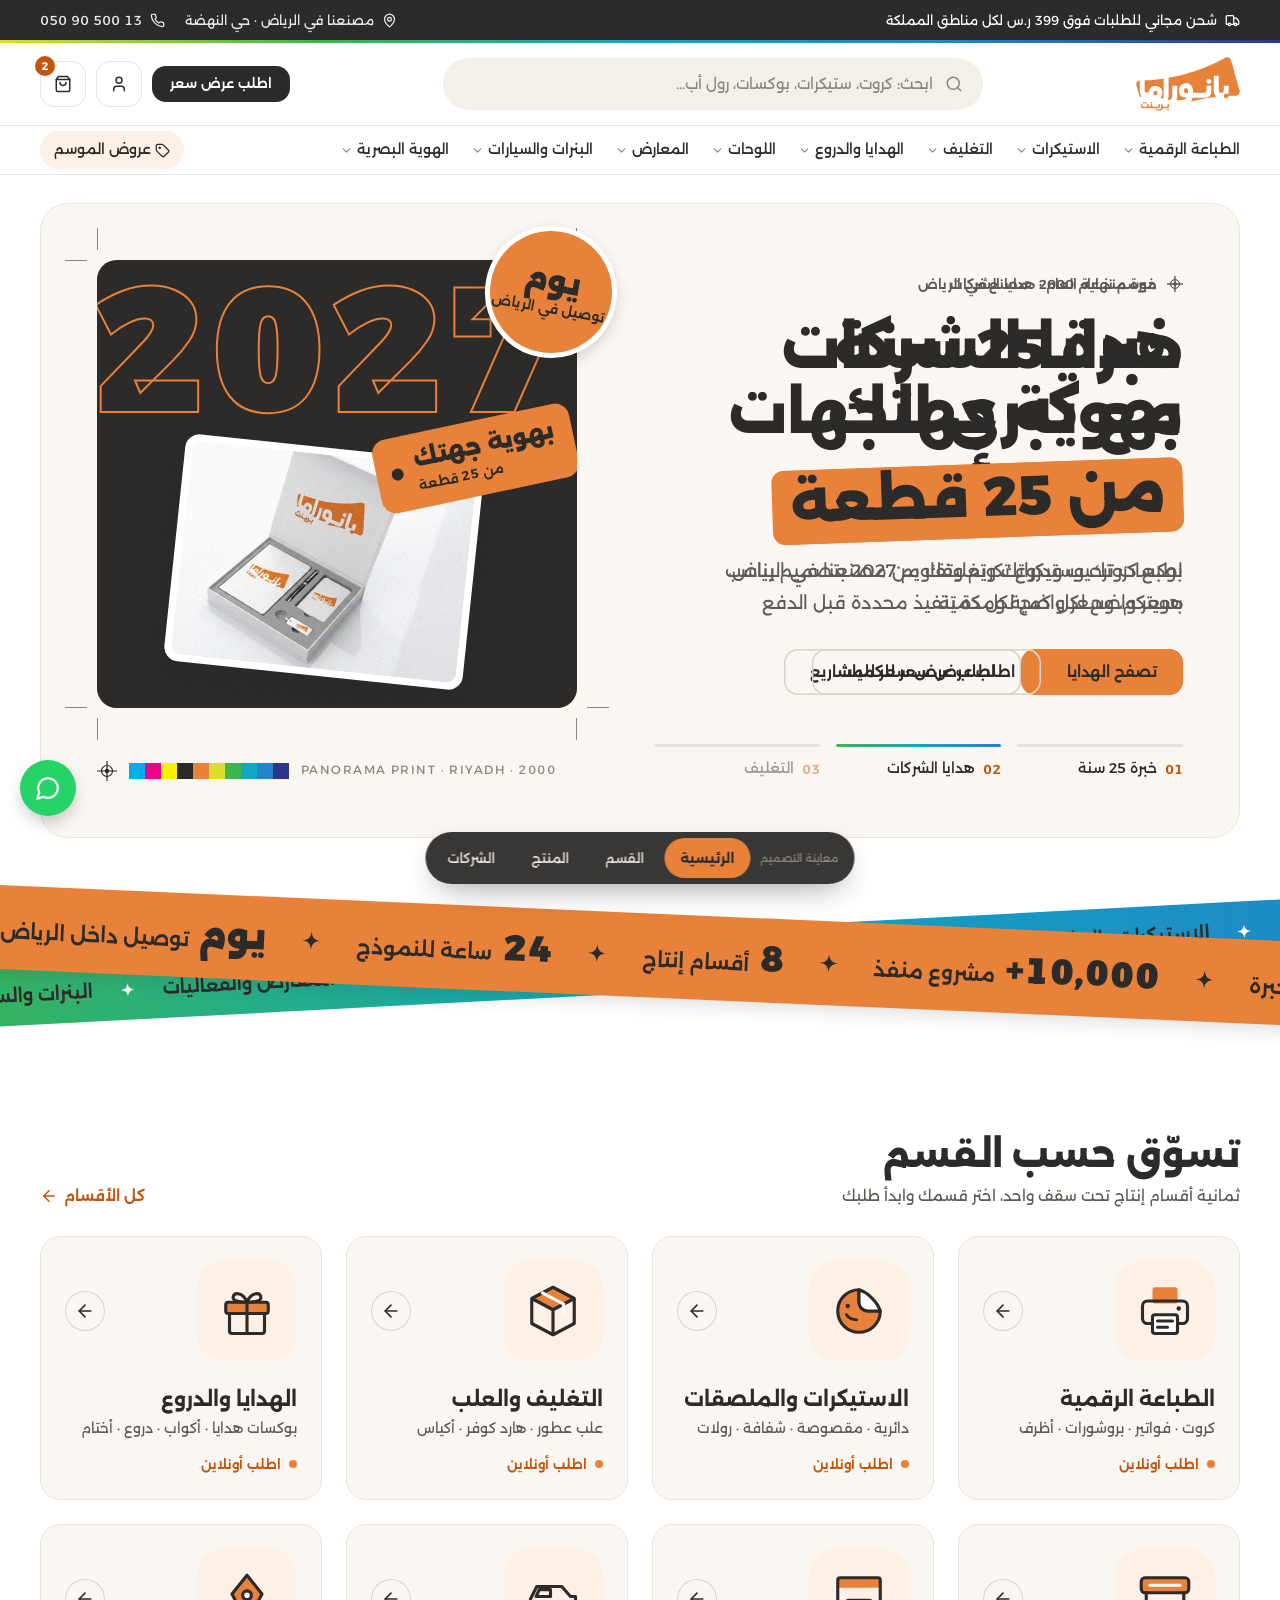
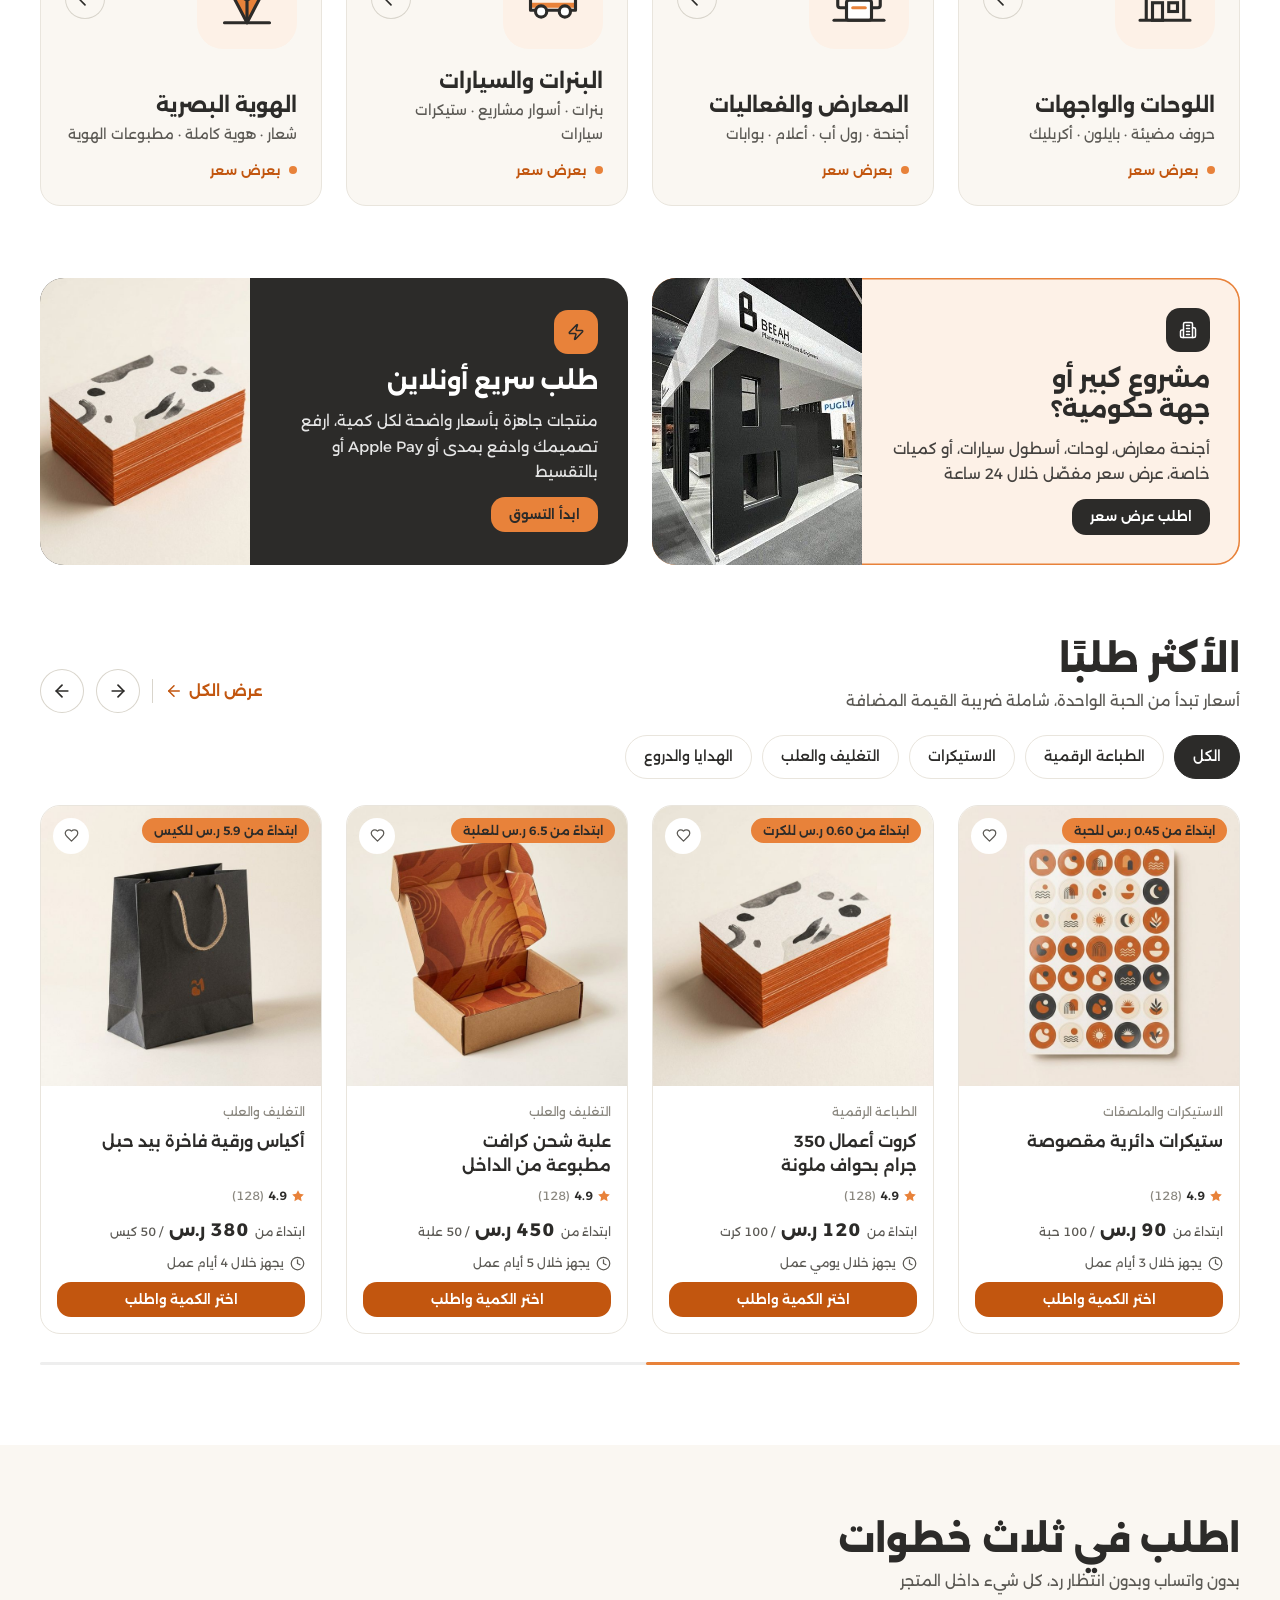
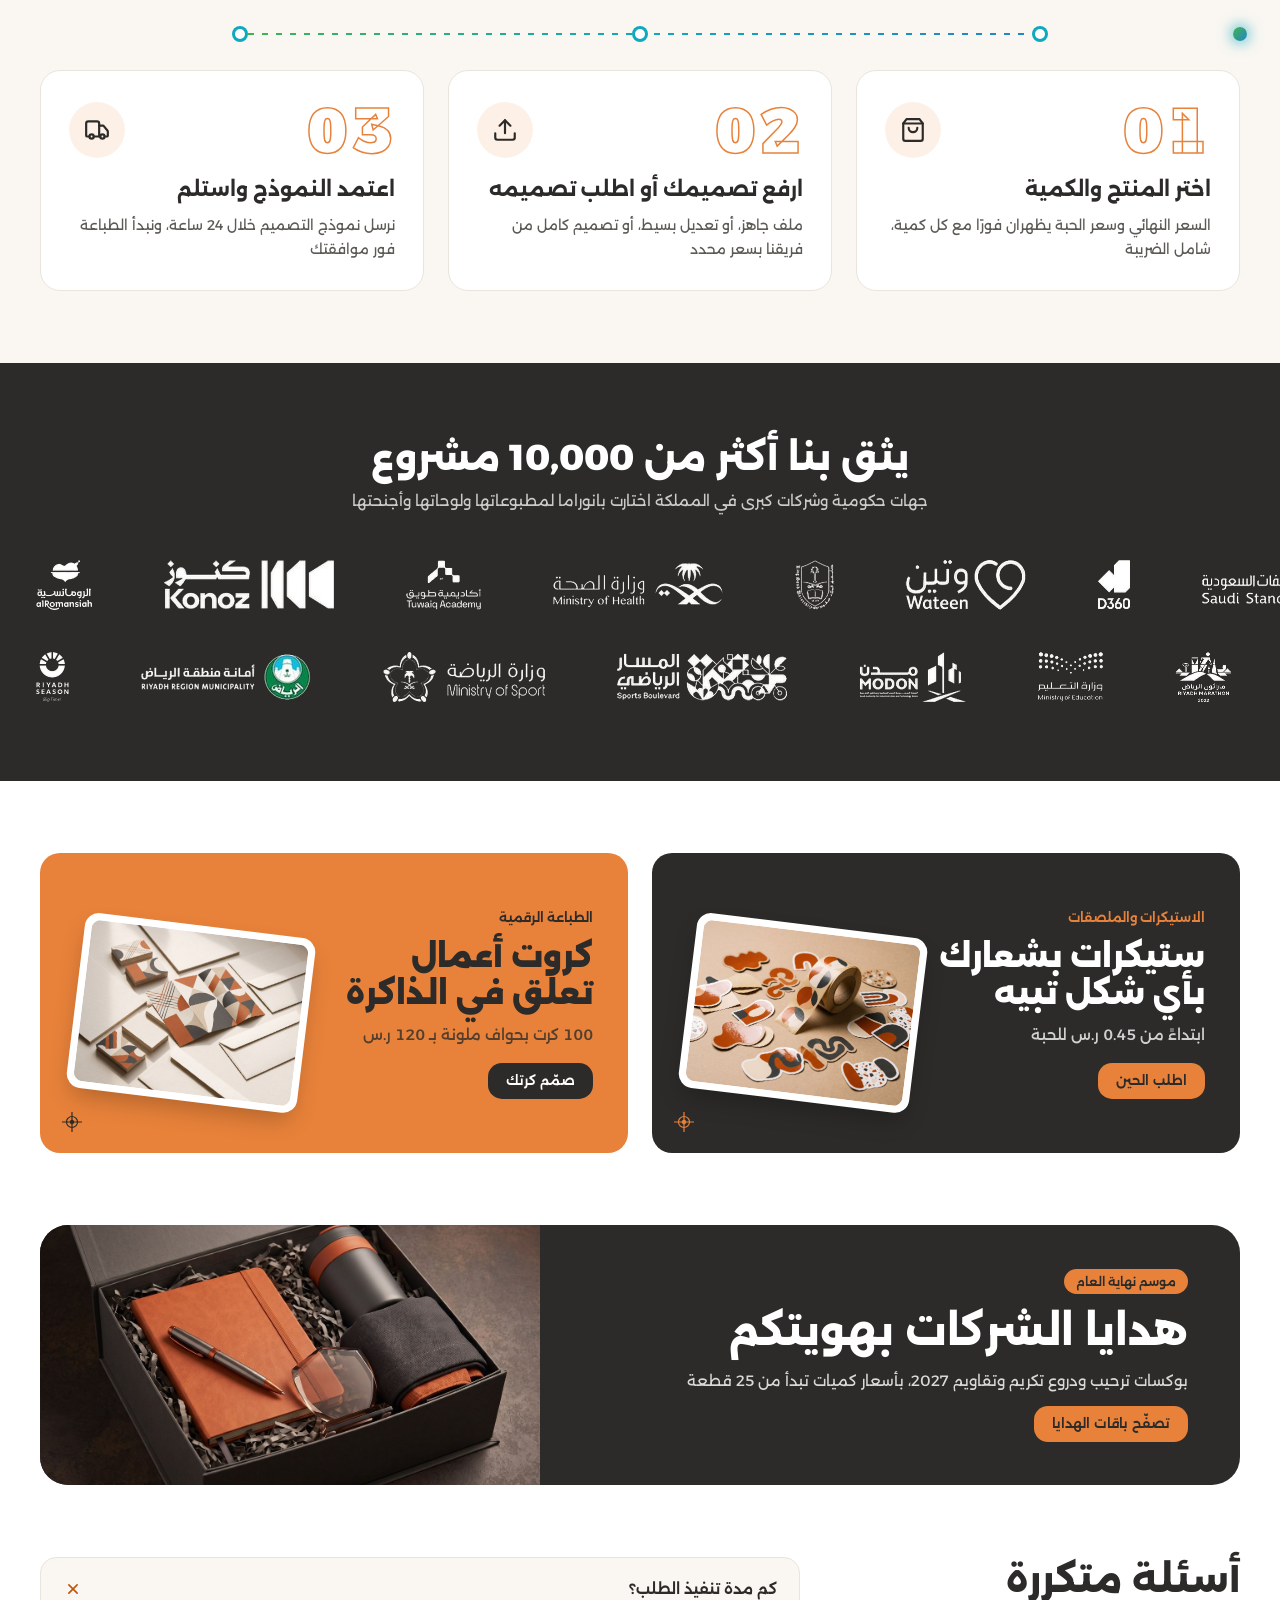
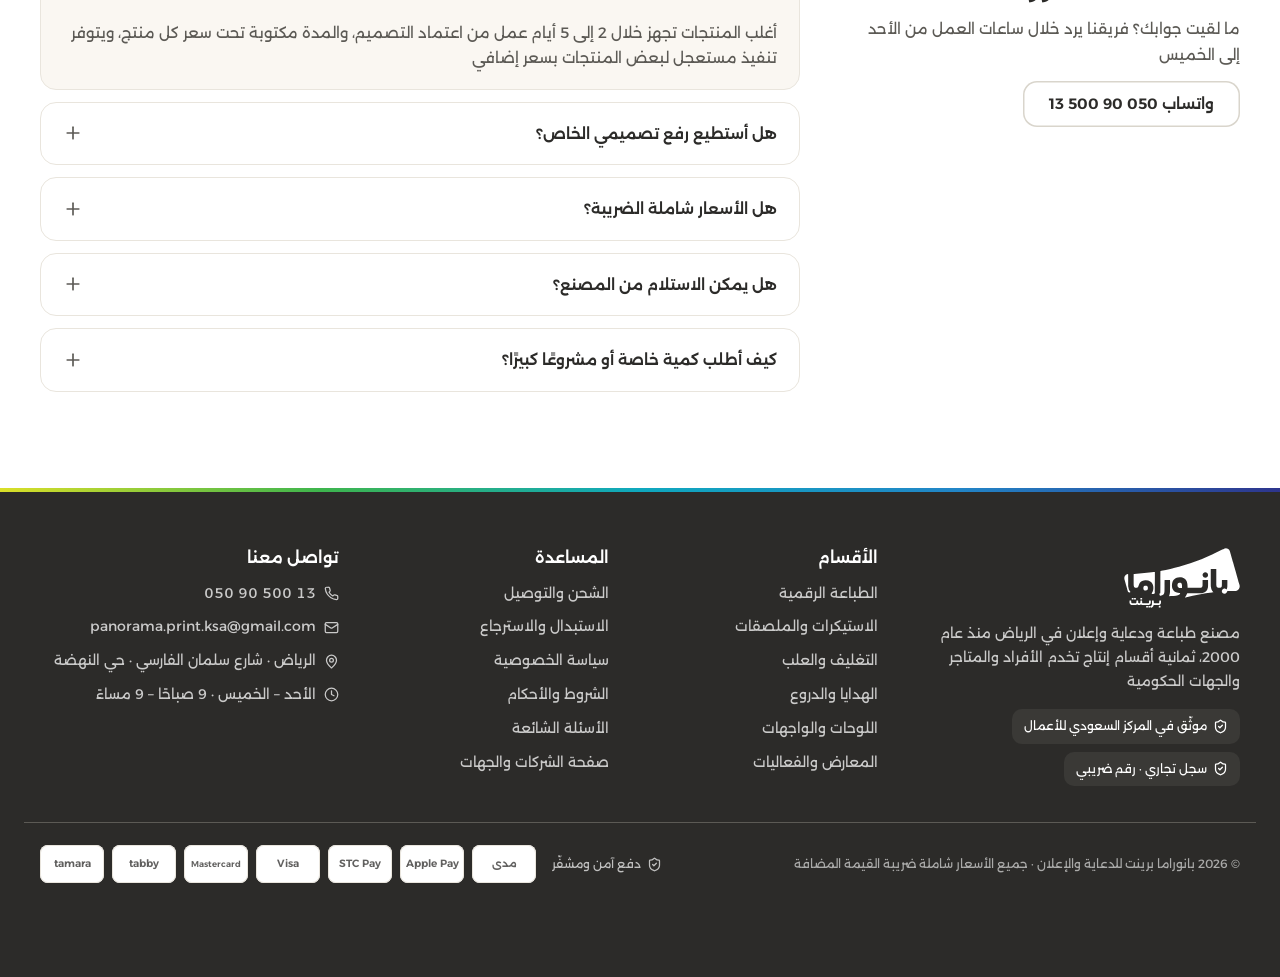
==== commit 4dadd541: "تحديث المعاينة حسب تعديلات العميل: هيرو فرخ الطباعة، شرائط التغليف، أيقونات الأقسام، خط الخطوات، شعا" ====
--- a/index.html
+++ b/index.html
@@ -54,16 +54,19 @@
 .actions{display:flex;align-items:center;gap:10px}
 .icon-btn{position:relative;width:46px;height:46px;border:1px solid var(--ink-200);border-radius:var(--r-md);display:grid;place-items:center;background:var(--white);color:var(--ink)}
 .icon-btn .badge-count{position:absolute;top:-6px;left:-6px;background:var(--orange-700);color:var(--white);font-size:11px;font-weight:700;width:20px;height:20px;border-radius:50%;display:grid;place-items:center}
-.btn{display:inline-flex;align-items:center;justify-content:center;gap:8px;border:0;border-radius:var(--r-md);font-weight:600;font-size:15px;padding:14px 26px;line-height:1.2;white-space:nowrap;transition:background .15s,transform .15s}
+.btn{display:inline-flex;align-items:center;justify-content:center;gap:8px;border:0;border-radius:var(--r-md);font-weight:600;font-size:15px;padding:14px 26px;line-height:1.2;white-space:nowrap;transition:background .2s,color .2s,box-shadow .2s,transform .15s}
 .btn:active{transform:translateY(1px)}
 .btn.sm{font-size:13px;padding:10px 18px}
 .btn-primary{background:var(--orange-700);color:var(--white)}
 .btn-primary:hover{background:var(--orange-800)}
 .btn-dark{background:var(--ink);color:var(--white)}
-.btn-dark:hover{background:#000}
+.btn-dark:hover{background:var(--orange-500);color:var(--ink)}
 .btn-light{background:var(--white);color:var(--ink)}
+.btn-light:hover{background:var(--orange-500)}
 .btn-brand{background:var(--orange-500);color:var(--ink)}
+.btn-brand:hover{background:var(--orange-700);color:var(--white)}
 .btn-outline{background:transparent;color:var(--ink);box-shadow:inset 0 0 0 1.5px var(--ink-300)}
+.btn-outline:hover{background:var(--orange-500);box-shadow:inset 0 0 0 1.5px var(--orange-500)}
 .btn-ghost-light{background:transparent;color:var(--white);box-shadow:inset 0 0 0 1.5px rgba(255,255,255,.7)}
 .btn-block{width:100%}
 .mainnav{border-top:1px solid var(--ink-200)}
@@ -88,57 +91,156 @@
 .badge.soft{background:var(--orange-50);color:var(--orange-700)}
 .badge.ok{background:#E3F4E8;color:#1F7A3B}
 
-/* ---------- hero */
-.hero{padding-top:24px}
-.slider{position:relative;border-radius:var(--r-xl);overflow:hidden;background:var(--orange-700)}
-.slide{display:grid;grid-template-columns:1.2fr 1fr;min-height:480px}
-.slide[hidden]{display:none!important}
-.slide .copy{position:relative;overflow:hidden;background:linear-gradient(180deg,var(--orange-600),var(--orange-800));color:var(--white);padding:56px 60px;display:flex;flex-direction:column;justify-content:center;align-items:flex-start;gap:18px}
-.slide.dark .copy{background:linear-gradient(180deg,var(--ink-800),var(--ink))}
-.slide .copy h1,.slide .copy h2{font-size:clamp(32px,4.2vw,52px);font-weight:900;line-height:1.15;position:relative}
-.slide .copy h1 em,.slide .copy h2 em{font-style:normal;color:var(--ink)}
-.slide.dark .copy h2 em{color:var(--orange-500)}
-.slide .copy p{font-size:17px;max-width:30em;opacity:.95;position:relative}
-.slide .media{position:relative;background-size:cover;background-position:center}
-.proof{position:absolute;right:20px;bottom:20px;background:var(--white);color:var(--ink);font-size:12px;font-weight:600;padding:8px 14px;border-radius:999px;display:flex;gap:6px;align-items:center}
-.swoosh{position:absolute;left:-84px;bottom:-96px;width:210px;opacity:.95;pointer-events:none}
-.cta-row{display:flex;gap:12px;flex-wrap:wrap;position:relative}
-.dots{display:flex;justify-content:center;gap:8px;margin-top:16px}
-.dots button{width:8px;height:8px;border-radius:4px;border:0;background:var(--ink-300);padding:0;transition:width .2s,background .2s}
-.dots button[aria-current="true"]{width:28px;background:var(--orange-700)}
-
-/* stats */
-.stats{margin-top:36px;background:var(--paper);border-radius:var(--r-lg);padding:26px 36px;display:grid;grid-template-columns:repeat(4,1fr);gap:16px}
-.stat{display:flex;align-items:center;gap:14px;position:relative}
-.stat + .stat::before{content:"";position:absolute;right:-8px;top:12%;height:76%;width:1px;background:var(--ink-300)}
-.stat .ico{width:52px;height:52px;border-radius:16px;background:var(--orange-50);color:var(--orange-700);display:grid;place-items:center;flex:none}
-.stat .ico .ic{width:24px;height:24px}
-.stat b{display:block;font-size:24px;font-weight:800;line-height:1.2}
-.stat span{color:var(--ink-600);font-size:13px}
-
-/* categories */
-.cat-grid{display:grid;grid-template-columns:repeat(4,1fr);gap:24px}
-.cat{position:relative;aspect-ratio:282/340;border-radius:var(--r-lg);overflow:hidden;background-size:cover;background-position:center;color:var(--white);display:flex;flex-direction:column;justify-content:flex-end;padding:20px;isolation:isolate;transition:transform .2s}
-.cat::after{content:"";position:absolute;inset:0;background:linear-gradient(180deg,rgba(44,43,41,0) 40%,rgba(44,43,41,.9));z-index:-1}
-.cat:hover{transform:translateY(-3px)}
-.cat h3{font-size:20px;font-weight:700}
-.cat small{font-size:12px;opacity:.85}
-.cat .tag{position:absolute;top:16px;right:16px;font-size:12px;font-weight:600;padding:6px 12px;border-radius:999px;display:flex;gap:6px;align-items:center;color:var(--ink)}
-.cat .tag.online{background:var(--orange-500)}
-.cat .tag.quote{background:var(--white)}
+/* ---------- hero · press sheet */
+.hero{padding-top:28px}
+.sheet{position:relative;background:var(--paper);border:1px solid var(--ink-200);border-radius:var(--r-xl);padding:56px;display:grid;grid-template-columns:minmax(0,1fr) 480px;grid-template-areas:"copy visual" "tabs bar";column-gap:clamp(32px,6vw,96px);row-gap:36px;overflow:hidden}
+.sheet-copy{grid-area:copy;display:grid;align-content:center;min-width:0}
+.sheet-visual{grid-area:visual;position:relative;align-self:start}
+.sheet-tabs{grid-area:tabs;display:grid;grid-template-columns:repeat(3,1fr);gap:16px;align-self:end}
+.colorbar{grid-area:bar;display:flex;align-items:center;gap:12px;align-self:end;direction:ltr;justify-content:flex-start}
+.colorbar .sw{display:flex}
+.colorbar .sw i{width:16px;height:16px;display:block}
+.colorbar .slug{font-size:12px;letter-spacing:.12em;color:var(--ink-400);white-space:nowrap}
+.reg{width:20px;height:20px;flex:none}
+.stack{display:grid}
+.stack > *{grid-area:1/1;opacity:0;visibility:hidden;transition:opacity .5s ease,visibility 0s linear .5s,transform .5s ease}
+.stack > .is-on{opacity:1;visibility:visible;transition:opacity .5s ease,visibility 0s,transform .5s ease}
+.copy-slide{display:flex;flex-direction:column;align-items:flex-start;transform:translateY(8px)}
+.copy-slide.is-on{transform:none}
+.eyebrow{display:flex;align-items:center;gap:10px;font-size:13px;font-weight:600;color:var(--ink-600)}
+.eyebrow .reg{width:16px;height:16px}
+.sheet h1,.sheet h2.hl{font-size:clamp(38px,4.3vw,60px);font-weight:900;line-height:1.18;margin-top:22px}
+.hi{display:inline-block;margin-top:10px;background:var(--orange-500);color:var(--ink);font-size:clamp(38px,4.3vw,60px);font-weight:900;line-height:1.18;padding:.02em .32em .14em;border-radius:12px;transform:rotate(-2deg);transform-origin:right center}
+.copy-slide p{font-size:18px;line-height:1.75;color:var(--ink-600);max-width:460px;margin-top:26px}
+.copy-slide .cta-row{margin-top:30px}
+.sheet-tabs button{border:0;background:none;padding:0;display:flex;flex-direction:column;align-items:flex-start;gap:10px;color:var(--ink);font:inherit;text-align:right}
+.sheet-tabs .bar{display:block;width:100%;height:3px;border-radius:2px;background:rgba(44,43,41,.1);overflow:hidden}
+.sheet-tabs .bar i{display:block;height:100%;width:0;background:linear-gradient(270deg,#2285C7,#0FA8BE 50%,#3EB54D)}
+.sheet-tabs .lb{display:flex;gap:8px;align-items:center;font-size:14px;font-weight:500;opacity:.45;transition:opacity .2s}
+.sheet-tabs .lb b{color:var(--orange-700);font-size:13px;font-weight:600}
+.sheet-tabs button:hover .lb,.sheet-tabs button[aria-selected="true"] .lb{opacity:1}
+.sheet-tabs button[aria-selected="true"] .bar i{animation:fillbar 4.5s linear forwards}
+.sheet:hover .sheet-tabs button[aria-selected="true"] .bar i{animation-play-state:paused}
+@keyframes fillbar{from{width:0}to{width:100%}}
+.reduce .sheet-tabs button[aria-selected="true"] .bar i{animation:none;width:100%}
+.crops{position:absolute;inset:-32px;pointer-events:none}
+.crops i{position:absolute;width:22px;height:22px}
+.crops i::before,.crops i::after{content:"";position:absolute;background:rgba(44,43,41,.55)}
+.crops i::before{width:22px;height:1px}
+.crops i::after{width:1px;height:22px}
+.crops .tl{top:0;left:0}.crops .tl::before{top:32px;left:0}.crops .tl::after{left:32px;top:0}
+.crops .tr{top:0;right:0}.crops .tr::before{top:32px;right:0}.crops .tr::after{right:32px;top:0}
+.crops .bl{bottom:0;left:0}.crops .bl::before{bottom:32px;left:0}.crops .bl::after{left:32px;bottom:0}
+.crops .br{bottom:0;right:0}.crops .br::before{bottom:32px;right:0}.crops .br::after{right:32px;bottom:0}
+.crops i{width:32px;height:32px}
+.crops i::before{width:22px}.crops i::after{height:22px}
+
+/* banners */
+.bnr{position:relative;margin:0;aspect-ratio:480/448;border-radius:20px;overflow:hidden;container-type:inline-size;direction:ltr;isolation:isolate}
+.bnr *{position:absolute}
+.pc{background:var(--white);border-radius:3cqw;padding:1.5cqw;box-shadow:0 12px 24px -6px rgba(44,43,41,.22);transition:transform .45s cubic-bezier(.34,1.56,.64,1)}
+.pc img{position:static;width:100%;height:100%;object-fit:cover;border-radius:2cqw}
+.bnr-exp{background:var(--orange-500)}
+.bnr-exp .bn-logo{left:5.8%;top:6.2%;width:25%;height:auto}
+.bnr-exp .bn-num{left:3%;bottom:-5%;font-size:43cqw;font-weight:900;line-height:1;letter-spacing:-.04em;color:var(--ink);transition:color .35s}
+.bnr-exp .bn-years{z-index:2;right:5.8%;bottom:6.5%;display:flex;flex-direction:column;align-items:flex-end;direction:rtl;color:var(--ink)}
+.bnr-exp .bn-years *{position:static}
+.bnr-exp .bn-years b{font-size:9.6cqw;font-weight:900;line-height:1.1}
+.bnr-exp .bn-years small{font-size:3.2cqw;font-weight:600}
+.bnr-exp .pc{width:32.5%;aspect-ratio:156/118}
+.bnr-exp .pa{left:22%;top:26%;transform:rotate(-9deg)}
+.bnr-exp .pb{left:44%;top:15%;transform:rotate(5deg)}
+.bnr-exp .pcc{left:58%;top:37%;transform:rotate(13deg)}
+.sheet-visual:hover .bnr-exp .bn-num{color:var(--white)}
+.sheet-visual:hover .bnr-exp .pa{transform:translate(-5cqw,1cqw) rotate(-16deg)}
+.sheet-visual:hover .bnr-exp .pb{transform:translateY(-3cqw) rotate(2deg)}
+.sheet-visual:hover .bnr-exp .pcc{transform:translate(4cqw,3cqw) rotate(20deg)}
+.bnr-gift{background:var(--ink)}
+.bnr-gift .bn-num{left:-2%;top:0;font-size:37cqw;font-weight:900;line-height:1;letter-spacing:-.03em;color:transparent;-webkit-text-stroke:2px var(--orange-500);transition:color .35s}
+.bnr-gift .pc{left:16%;top:42%;width:62.5%;aspect-ratio:300/228;transform:rotate(6deg)}
+.bnr-gift .tag{left:58%;top:36%;display:flex;flex-direction:column;align-items:flex-end;direction:rtl;background:var(--orange-500);color:var(--ink);border-radius:3cqw;padding:2.5cqw 3.8cqw 2.5cqw 8.3cqw;transform:rotate(-12deg);transition:transform .45s cubic-bezier(.34,1.56,.64,1)}
+.bnr-gift .tag *{position:static}
+.bnr-gift .tag b{font-size:4.6cqw;font-weight:900;line-height:1.3}
+.bnr-gift .tag small{font-size:2.7cqw;font-weight:600}
+.bnr-gift .tag::before{content:"";position:absolute;left:3.2cqw;top:50%;width:2.5cqw;height:2.5cqw;margin-top:-1.25cqw;border-radius:50%;background:var(--ink)}
+.sheet-visual:hover .bnr-gift .bn-num{color:var(--orange-500)}
+.sheet-visual:hover .bnr-gift .pc{transform:translateY(-3cqw) rotate(1deg)}
+.sheet-visual:hover .bnr-gift .tag{transform:translate(-1cqw,2cqw) rotate(4deg)}
+.bnr-pack{background:var(--orange-100)}
+.bnr-pack .die{left:6%;top:12%;width:80%;height:auto;transform:rotate(6deg)}
+.bnr-pack .die path{transition:stroke .35s,stroke-opacity .35s}
+.bnr-pack .pc{left:49%;top:52%;width:44.6%;aspect-ratio:214/166;transform:rotate(-5deg)}
+.bnr-pack .legend{left:5.8%;bottom:6%;display:flex;flex-direction:column;gap:1.6cqw;direction:rtl;align-items:flex-end}
+.bnr-pack .legend *{position:static}
+.bnr-pack .legend span{display:flex;align-items:center;gap:2cqw;font-size:2.8cqw;font-weight:500;color:rgba(44,43,41,.75)}
+.bnr-pack .legend i{display:block;width:6cqw;border-top:1.5px solid rgba(44,43,41,.6)}
+.bnr-pack .legend i.d{border-top-style:dashed}
+.sheet-visual:hover .bnr-pack .die path{stroke:var(--orange-500);stroke-opacity:1}
+.sheet-visual:hover .bnr-pack .pc{transform:translate(-1cqw,-3cqw) rotate(2deg)}
+.stk{position:absolute;right:-40px;top:-34px;width:132px;height:132px;border-radius:50%;background:var(--orange-500);color:var(--ink);border:5px solid var(--white);box-shadow:0 6px 14px rgba(44,43,41,.18);display:flex;flex-direction:column;align-items:center;justify-content:center;text-align:center;transform:rotate(10deg) scale(.85);z-index:3;opacity:0;transition:opacity .4s,transform .45s cubic-bezier(.34,1.56,.64,1)}
+.stk.is-on{transform:rotate(10deg);opacity:1}
+.stk.dark{background:var(--ink);color:var(--white)}
+.stk b{font-size:30px;font-weight:900;line-height:1.1}
+.stk b.long{font-size:24px}
+.stk small{font-size:13px;font-weight:600}
+
+/* ---------- tapes */
+.tapes{position:relative;height:210px;overflow:hidden;margin-top:12px}
+.tape{position:absolute;left:-12%;width:124%;top:50%;overflow:hidden;display:flex;align-items:center}
+.tape-ink{height:60px;background:linear-gradient(90deg,#3EB54D,#0FA8BE 50%,#2285C7);color:var(--ink);transform:translateY(-50%) translateY(8px) rotate(-3deg)}
+.tape-org{height:84px;background:var(--orange-500);color:var(--ink);transform:translateY(-50%) rotate(2.5deg);box-shadow:0 10px 20px -6px rgba(44,43,41,.16)}
+.track{display:flex;width:max-content;direction:ltr;animation:tapeL 40s linear infinite}
+.tape-ink .track{animation:tapeR 46s linear infinite}
+.tapes:hover .track{animation-play-state:paused}
+@keyframes tapeL{from{transform:translateX(0)}to{transform:translateX(-33.3333%)}}
+@keyframes tapeR{from{transform:translateX(-33.3333%)}to{transform:translateX(0)}}
+.trow{display:flex;align-items:center;gap:36px;padding-inline:18px;direction:rtl;white-space:nowrap}
+.trow .st{display:flex;align-items:baseline;gap:10px}
+.trow .st b{font-size:36px;font-weight:900;line-height:1}
+.trow .st span{font-size:20px;font-weight:600}
+.tape-ink .trow{gap:28px}
+.tape-ink .trow span{font-size:18px;font-weight:600}
+.star4{width:18px;height:18px;flex:none;fill:currentColor}
+.tape-org .star4{color:var(--ink)}
+.tape-ink .star4{width:14px;height:14px;color:var(--white)}
+
+/* ---------- category icon tiles */
+.ctiles{display:grid;grid-template-columns:repeat(4,1fr);gap:24px}
+.ctile{min-height:264px;padding:24px;border-radius:var(--r-lg);background:var(--paper);border:1px solid var(--ink-200);display:flex;flex-direction:column;justify-content:space-between;gap:18px;transition:background .25s,border-color .25s,transform .25s,box-shadow .25s}
+.ctile .top{display:flex;justify-content:space-between;align-items:center}
+.ctile .ibox{width:100px;height:100px;border-radius:26px;background:var(--orange-50);display:grid;place-items:center;transition:background .25s}
+.ctile .ibox svg{width:60px;height:60px;transition:transform .35s cubic-bezier(.34,1.56,.64,1)}
+.ctile .arr{width:40px;height:40px;border-radius:50%;box-shadow:inset 0 0 0 1px var(--ink-300);display:grid;place-items:center;transition:background .25s,box-shadow .25s,color .25s}
+.ctile .arr .ic{width:20px;height:20px}
+.ctile b{display:block;font-size:20px;font-weight:700;line-height:1.4}
+.ctile small{display:block;font-size:14px;color:var(--ink-600);margin-top:4px;transition:color .25s}
+.ctile .ctag{display:flex;align-items:center;gap:8px;font-style:normal;font-size:13px;font-weight:600;color:var(--orange-700);margin-top:12px;transition:color .25s}
+.ctile .ctag::before{content:"";width:8px;height:8px;border-radius:50%;background:var(--orange-500);transition:background .25s}
+.ctile:hover,.ctile:focus-visible{background:var(--orange-500);border-color:var(--orange-500);transform:translateY(-4px);box-shadow:0 16px 32px -8px rgba(232,130,58,.3)}
+.ctile:hover .ibox{background:var(--white)}
+.ctile:hover .ibox svg{transform:scale(1.13) rotate(-6deg)}
+.ctile:hover .arr{background:var(--ink);box-shadow:none;color:var(--white)}
+.ctile:hover small,.ctile:hover .ctag{color:var(--ink)}
+.ctile:hover .ctag::before{background:var(--ink)}
 
 /* paths */
 .paths{display:grid;grid-template-columns:1fr 1fr;gap:24px}
-.path{display:grid;grid-template-columns:1fr 210px;border-radius:24px;overflow:hidden;min-height:270px}
+.path{display:grid;grid-template-columns:1fr 210px;border-radius:24px;overflow:hidden;min-height:270px;transition:transform .35s,box-shadow .35s}
 .path.dark{background:var(--ink);color:var(--white)}
 .path.soft{background:var(--orange-50);box-shadow:inset 0 0 0 1.5px var(--orange-500)}
+.path:hover{transform:translateY(-5px);box-shadow:0 18px 36px -10px rgba(232,130,58,.32),inset 0 0 0 2px var(--orange-500)}
 .path .body{padding:30px;display:flex;flex-direction:column;align-items:flex-start;justify-content:center;gap:12px}
 .path h3{font-size:24px;font-weight:700}
 .path p{font-size:15px;opacity:.88}
-.path .pi{width:44px;height:44px;border-radius:14px;display:grid;place-items:center}
+.path .pi{width:44px;height:44px;border-radius:14px;display:grid;place-items:center;transition:background .25s,color .25s,transform .35s}
 .path.dark .pi{background:var(--orange-500);color:var(--ink)}
 .path.soft .pi{background:var(--ink);color:var(--white)}
-.path .img{background-size:cover;background-position:center}
+.path.dark:hover .pi{background:var(--white)}
+.path.soft:hover .pi{background:var(--orange-500);color:var(--ink)}
+.path:hover .pi{transform:rotate(-8deg)}
+.path .img{position:relative;overflow:hidden}
+.path .img i{position:absolute;inset:0;background-size:cover;background-position:center;transition:transform .6s ease}
+.path:hover .img i{transform:scale(1.1)}
 
 /* product cards */
 .pgrid{display:grid;grid-template-columns:repeat(4,1fr);gap:24px}
@@ -161,28 +263,6 @@
 .eta{display:flex;align-items:center;gap:6px;font-size:12px;color:var(--ink-600)}
 .pcard .btn{margin-top:auto}
 
-/* steps */
-.band{background:var(--paper);margin-top:80px;padding-block:72px}
-.steps{display:grid;grid-template-columns:repeat(3,1fr);gap:24px}
-.step{background:var(--white);border:1px solid var(--ink-200);border-radius:var(--r-lg);padding:28px;display:flex;flex-direction:column;gap:10px}
-.step .n{width:48px;height:48px;border-radius:50%;background:var(--orange-500);display:grid;place-items:center;font-weight:700;font-size:20px}
-.step h3{font-size:20px;font-weight:700}
-.step p{color:var(--ink-600)}
-
-/* clients */
-.clients{background:var(--ink);color:var(--white);padding-block:72px;text-align:center}
-.clients h2{font-size:clamp(26px,3vw,36px);font-weight:800}
-.clients p{opacity:.75;margin-top:8px}
-.clients img{margin:32px auto 0;width:min(1100px,100%)}
-
-/* portfolio */
-.bento{display:grid;grid-template-columns:1fr 1fr 2fr;grid-template-rows:200px 200px;gap:24px}
-.work{position:relative;border-radius:var(--r-lg);overflow:hidden;background-size:cover;background-position:center;color:var(--white);display:flex;flex-direction:column;justify-content:flex-end;padding:16px 18px;isolation:isolate}
-.work::after{content:"";position:absolute;inset:0;background:linear-gradient(180deg,transparent 45%,rgba(44,43,41,.88));z-index:-1}
-.work b{font-size:16px}
-.work small{font-size:12px;opacity:.85}
-.work.big{grid-column:3;grid-row:1 / span 2}
-
 /* season */
 .season{display:grid;grid-template-columns:1.4fr 1fr;border-radius:var(--r-xl);overflow:hidden;background:var(--ink);color:var(--white);min-height:260px}
 .season .body{padding:40px 52px;display:flex;flex-direction:column;justify-content:center;align-items:flex-start;gap:12px}
@@ -215,8 +295,6 @@
 .foot .chip{display:flex;align-items:center;gap:6px;background:var(--ink-800);padding:7px 12px;border-radius:10px;font-size:12px}
 .foot .bottom{border-top:1px solid var(--ink-600);display:flex;justify-content:space-between;align-items:center;gap:16px;padding-block:22px;flex-wrap:wrap}
 .foot .bottom p{font-size:12px;opacity:.6}
-.pays{display:flex;gap:8px;flex-wrap:wrap}
-.pays span{background:var(--white);color:var(--ink);font-size:12px;font-weight:600;padding:5px 10px;border-radius:8px}
 
 /* ---------- category page */
 .crumbs{display:flex;align-items:center;gap:8px;font-size:13px;color:var(--ink-400);padding-top:20px;flex-wrap:wrap}
@@ -293,8 +371,6 @@
 .cta-buy{display:flex;gap:12px}
 .cta-buy .btn{flex:1;font-size:16px;padding:17px}
 .cta-buy .icon-btn{width:56px;height:56px}
-.inst{display:flex;align-items:center;gap:10px;border:1px solid var(--ink-200);border-radius:12px;padding:12px 16px;font-size:13px;color:var(--ink-600);flex-wrap:wrap}
-.inst span{background:var(--ink-100);color:var(--ink);padding:3px 8px;border-radius:6px;font-weight:600;font-size:12px}
 .trust{display:flex;gap:20px;flex-wrap:wrap;font-size:12px;color:var(--ink-600)}
 .trust .row .ic{color:var(--orange-700)}
 .toast{position:fixed;left:50%;transform:translate(-50%,20px);bottom:calc(84px + env(safe-area-inset-bottom,0px));background:var(--ink);color:var(--white);padding:12px 20px;border-radius:12px;font-size:14px;opacity:0;pointer-events:none;transition:opacity .2s,transform .2s;z-index:80;max-width:calc(100% - 32px)}
@@ -447,6 +523,165 @@
   .price-big strong{font-size:30px}
   .switcher a{padding:8px 11px;font-size:12px}
 }
+/* best sellers carousel */
+.sec-ctrl{display:flex;align-items:center;gap:12px}
+.sec-ctrl .sep{width:1px;height:24px;background:var(--ink-300)}
+.arrow-btn{width:44px;height:44px;border-radius:50%;border:0;background:var(--white);box-shadow:inset 0 0 0 1px var(--ink-300);display:grid;place-items:center;color:var(--ink);transition:background .2s,box-shadow .2s}
+.arrow-btn:hover{background:var(--orange-500);box-shadow:none}
+.arrow-btn .ic{width:20px;height:20px}
+.arrow-btn.prev .ic{transform:scaleX(-1)}
+.filters-row{display:flex;gap:10px;margin:-6px 0 24px;overflow-x:auto;scrollbar-width:none;padding-bottom:2px}
+.filters-row::-webkit-scrollbar{display:none}
+.fchip{flex:none;border:1px solid var(--ink-200);background:var(--white);border-radius:999px;padding:9px 18px;font:inherit;font-size:14px;font-weight:500;color:var(--ink);transition:background .2s,border-color .2s,color .2s}
+.fchip:hover{background:var(--orange-500);border-color:var(--orange-500)}
+.fchip[aria-pressed="true"]{background:var(--ink);border-color:var(--ink);color:var(--white)}
+.pscroll{display:grid;grid-auto-flow:column;grid-auto-columns:calc((100% - 72px)/4);gap:24px;overflow-x:auto;scroll-snap-type:x mandatory;scrollbar-width:none;padding-block:8px 14px;margin-block:-8px -14px}
+.pscroll::-webkit-scrollbar{display:none}
+.pscroll > *{scroll-snap-align:start}
+.sprog{height:3px;border-radius:2px;background:rgba(44,43,41,.08);margin-top:28px;position:relative;overflow:hidden}
+.sprog i{position:absolute;top:0;height:100%;right:0;width:25%;background:var(--orange-500);border-radius:2px;transition:right .25s,width .25s}
+.pcard:hover{box-shadow:0 14px 32px -6px rgba(232,130,58,.22);border-color:var(--orange-500);transform:translateY(-3px)}
+.pcard .media{overflow:hidden}
+.pcard .media img{transition:transform .5s ease}
+.pcard:hover .media img{transform:scale(1.08)}
+
+/* steps */
+.band{background:var(--paper);margin-top:80px;padding-block:72px}
+.flow{position:relative;height:24px;margin-bottom:24px}
+.flow .line{position:absolute;top:11px;right:16.666%;left:16.666%;height:2px;background:repeating-linear-gradient(90deg,var(--paper) 0 8px,transparent 8px 14px),linear-gradient(270deg,#2285C7,#0FA8BE 50%,#3EB54D)}
+.flow .node{position:absolute;top:4px;width:16px;height:16px;margin-right:-8px;border-radius:50%;background:var(--white);box-shadow:inset 0 0 0 3px #0FA8BE}
+.flow .spark{position:absolute;top:5px;width:14px;height:14px;margin-right:-7px;border-radius:50%;background:linear-gradient(135deg,#3EB54D,#2285C7);box-shadow:0 0 14px 2px rgba(15,168,190,.7);animation:spark 3.6s ease-in-out infinite}
+@keyframes spark{0%{right:16.666%;opacity:0}10%{opacity:1}80%{right:83.333%;opacity:1}92%,100%{right:83.333%;opacity:0}}
+.stepsx{display:grid;grid-template-columns:repeat(3,1fr);gap:24px;margin:0;padding:0;list-style:none}
+.stepx{background:var(--white);border:1px solid var(--ink-200);border-radius:var(--r-lg);padding:24px 28px 28px;display:flex;flex-direction:column;gap:12px;transition:border-color .25s,box-shadow .25s,transform .25s}
+.stepx .top{display:flex;justify-content:space-between;align-items:center}
+.stepx .n{font-size:64px;font-weight:900;line-height:1.1;color:transparent;-webkit-text-stroke:1.5px var(--orange-500);transition:color .25s}
+.stepx .ci{width:56px;height:56px;border-radius:50%;background:var(--orange-50);display:grid;place-items:center;transition:background .25s}
+.stepx .ci .ic{width:26px;height:26px}
+.stepx h3{font-size:20px;font-weight:700}
+.stepx p{color:var(--ink-600);font-size:14px}
+.stepx:hover{border-color:var(--orange-500);box-shadow:0 16px 32px -8px rgba(232,130,58,.22);transform:translateY(-4px)}
+.stepx:hover .n{color:var(--orange-500)}
+.stepx:hover .ci{background:var(--orange-500)}
+
+/* clients */
+.clients{background:var(--ink);color:var(--white);padding-block:72px;text-align:center;overflow:hidden}
+.clients h2{font-size:clamp(26px,3vw,36px);font-weight:800}
+.clients p{opacity:.75;margin-top:8px}
+.clients .wrap > img{margin:32px auto 0;width:min(1100px,100%)}
+.marq{margin-top:40px;display:flex;flex-direction:column;gap:28px}
+.mrow{overflow:hidden;direction:ltr}
+.mtrack{display:flex;width:max-content;animation:mR 70s linear infinite}
+.mtrack.b{animation:mL 74s linear infinite}
+.mtrack img{height:64px;width:auto;max-width:none;flex:none}
+.clients:hover .mtrack{animation-play-state:paused}
+@keyframes mL{from{transform:translateX(0)}to{transform:translateX(-50%)}}
+@keyframes mR{from{transform:translateX(-50%)}to{transform:translateX(0)}}
+
+/* promo banner slots */
+.promos{display:grid;grid-template-columns:1fr 1fr;gap:24px}
+.promo{position:relative;aspect-ratio:588/300;border-radius:var(--r-lg);overflow:hidden;container-type:inline-size;display:block}
+.promo.dark{background:var(--ink);color:var(--white)}
+.promo.org{background:var(--orange-500);color:var(--ink)}
+.promo .pr-card{position:absolute;left:6%;top:24%;width:39.5%;aspect-ratio:232/176;background:var(--white);border-radius:2.4cqw;padding:1.2cqw;box-shadow:0 12px 24px -6px rgba(0,0,0,.25);transform:rotate(7deg);transition:transform .45s cubic-bezier(.34,1.56,.64,1)}
+.promo .pr-card img{width:100%;height:100%;object-fit:cover;border-radius:1.5cqw}
+.promo:hover .pr-card{transform:translate(1cqw,-2cqw) rotate(-2deg)}
+.promo .pr-copy{position:absolute;right:6%;top:50%;transform:translateY(-50%);width:51%;display:flex;flex-direction:column;align-items:flex-start;gap:1.7cqw}
+.promo .pr-copy small{font-size:2.2cqw;font-weight:600}
+.promo.dark .pr-copy small{color:var(--orange-500)}
+.promo .pr-copy b{font-size:5.1cqw;font-weight:900;line-height:1.22}
+.promo .pr-copy span{font-size:2.55cqw;font-weight:500;opacity:.78}
+.promo .pr-copy .btn{margin-top:1cqw}
+.promo .reg{position:absolute;left:3.7%;bottom:7%;width:3.4cqw;height:3.4cqw}
+
+/* footer pay tiles */
+.pays{display:flex;gap:8px;flex-wrap:wrap;align-items:center}
+.pays .secure{display:flex;align-items:center;gap:6px;font-size:12px;opacity:.7;margin-inline-end:8px}
+.pt{width:64px;height:38px;border-radius:8px;background:var(--white);box-shadow:inset 0 0 0 1px var(--ink-200);display:grid;place-items:center;color:rgba(44,43,41,.75);font-size:10.5px;font-weight:600;line-height:1;white-space:nowrap;letter-spacing:0}
+.pt.sm{font-size:8.5px}
+
+/* installments widget */
+.instw{background:var(--orange-50);border:1px solid rgba(232,130,58,.35);border-radius:16px;padding:16px 18px;display:flex;flex-direction:column;gap:14px}
+.iw-top{display:flex;justify-content:space-between;align-items:center;gap:12px;flex-wrap:wrap}
+.iw-top b{display:block;font-size:16px;font-weight:600}
+.iw-top span{font-size:13px;color:var(--ink-600)}
+.iw-top span strong{color:var(--orange-700);font-weight:700}
+.iw-logos{display:flex;gap:8px}
+.iw-sch{display:grid;grid-template-columns:repeat(4,1fr);gap:8px}
+.iw-sch span{display:flex;flex-direction:column;gap:6px;font-size:12px;color:var(--ink-600)}
+.iw-sch span::before{content:"";height:4px;border-radius:2px;background:rgba(44,43,41,.12)}
+.iw-sch span.on::before{background:var(--orange-500)}
+.iw-sch b{color:var(--ink);font-weight:700}
+
+@media (max-width:1080px){
+  .sheet{grid-template-columns:minmax(0,1fr) 400px;padding:44px}
+  .ctiles{gap:16px}
+  .ctile{min-height:240px;padding:20px}
+  .ctile .ibox{width:84px;height:84px}
+  .ctile .ibox svg{width:50px;height:50px}
+  .pscroll{grid-auto-columns:calc((100% - 48px)/3)}
+}
+@media (max-width:860px){
+  .sheet{grid-template-columns:1fr;grid-template-areas:"visual" "copy" "tabs" "bar";padding:16px 16px 20px;row-gap:22px;border-radius:24px}
+  .sheet-visual{margin:14px 8px 0}
+  .crops{inset:-14px -8px}
+  .crops i{width:14px;height:14px}
+  .crops i::before{width:6px}.crops i::after{height:10px}
+  .crops .tl::before,.crops .tr::before{top:14px}.crops .tl::after{left:8px}.crops .tr::after{right:8px}
+  .crops .bl::before,.crops .br::before{bottom:14px}.crops .bl::after{left:8px}.crops .br::after{right:8px}
+  .crops .tl::before,.crops .bl::before{left:0}.crops .tr::before,.crops .br::before{right:0}
+  .stk{width:90px;height:90px;right:-12px;top:-20px;border-width:4px}
+  .stk b{font-size:22px}.stk b.long{font-size:17px}.stk small{font-size:10px}
+  .eyebrow{font-size:12px}
+  .eyebrow .reg{display:none}
+  .sheet h1,.sheet h2.hl,.hi{font-size:34px}
+  .sheet h1,.sheet h2.hl{margin-top:12px}
+  .hi{margin-top:6px;border-radius:10px}
+  .copy-slide p{font-size:14.5px;margin-top:16px;line-height:1.65}
+  .copy-slide .cta-row{margin-top:20px;width:100%;flex-direction:column;align-items:center;gap:14px}
+  .copy-slide .cta-row .btn{width:100%}
+  .copy-slide .cta-row .btn-outline{box-shadow:none;padding:4px;background:none}
+  .sheet-tabs{gap:10px}
+  .sheet-tabs .lb{font-size:11.5px;gap:5px}
+  .sheet-tabs .lb b{font-size:11px}
+  .colorbar{justify-content:flex-end}
+  .colorbar .sw i{width:11px;height:11px}
+  .colorbar .slug{display:none}
+  .colorbar .reg{width:14px;height:14px;order:2}
+  .tapes{height:130px;margin-top:0}
+  .tape-ink{height:38px}
+  .tape-org{height:54px}
+  .trow{gap:22px;padding-inline:11px}
+  .trow .st b{font-size:22px}
+  .trow .st span{font-size:13px}
+  .tape-ink .trow{gap:18px}
+  .tape-ink .trow span{font-size:12px}
+  .star4{width:12px;height:12px}
+  .ctiles{grid-template-columns:repeat(2,1fr);gap:12px}
+  .ctile{min-height:196px;padding:16px;border-radius:16px;gap:10px}
+  .ctile .ibox{width:60px;height:60px;border-radius:16px}
+  .ctile .ibox svg{width:38px;height:38px}
+  .ctile .arr{width:30px;height:30px}
+  .ctile .arr .ic{width:16px;height:16px}
+  .ctile b{font-size:15px;line-height:1.35}
+  .ctile small{font-size:11.5px;line-height:1.5}
+  .ctile .ctag{font-size:11.5px;margin-top:8px}
+  .pscroll{grid-auto-columns:46%;gap:12px}
+  .sec-ctrl .arrow-btn,.sec-ctrl .sep{display:none}
+  .sprog{margin-top:18px}
+  .flow{display:none}
+  .stepsx{grid-template-columns:1fr;gap:12px}
+  .stepx{padding:20px}
+  .stepx .n{font-size:52px}
+  .stepx h3{font-size:18px}
+  .marq{gap:16px;margin-top:28px}
+  .mtrack img{height:40px}
+  .promos{grid-template-columns:1fr;gap:12px}
+  .promo .pr-copy .btn{font-size:11px;padding:7px 12px}
+  .pays{justify-content:flex-start}
+  .pt{width:52px;height:31px;font-size:9px}
+  .pt.sm{font-size:7.5px}
+}
 </style>
 </head>
 <body>
@@ -482,6 +717,8 @@
     <symbol id="i-menu" viewBox="0 0 24 24"><path d="M4 12h16"/><path d="M4 6h16"/><path d="M4 18h16"/></symbol>
     <symbol id="i-mail" viewBox="0 0 24 24"><rect width="20" height="16" x="2" y="4" rx="2"/><path d="m22 7-8.97 5.7a1.94 1.94 0 0 1-2.06 0L2 7"/></symbol>
     <symbol id="i-star" viewBox="0 0 24 24"><path d="M12 2 15.09 8.26 22 9.27 17 14.14 18.18 21.02 12 17.77 5.82 21.02 7 14.14 2 9.27 8.91 8.26Z"/></symbol>
+    <symbol id="i-reg" viewBox="0 0 20 20"><circle cx="10" cy="10" r="5.5" fill="none" stroke="currentColor" stroke-width="1.2"/><path d="M10 0V20M0 10H20" stroke="currentColor" stroke-width="1.2" fill="none"/><circle cx="10" cy="10" r="2.2" fill="currentColor"/></symbol>
+    <symbol id="i-star4" viewBox="0 0 24 24"><path d="M12 0C13 8 16 11 24 12C16 13 13 16 12 24C11 16 8 13 0 12C8 11 11 8 12 0Z"/></symbol>
   </defs>
 </svg>
 
@@ -530,102 +767,132 @@
 <!-- ================= HOME ================= -->
 <section data-view="home">
   <div class="wrap hero">
-    <div class="slider" id="slider" aria-roledescription="carousel">
-      <div class="slide" data-slide="0">
-        <div class="copy">
-          <img class="swoosh" src="data:image/svg+xml,%3Csvg xmlns='http://www.w3.org/2000/svg' viewBox='0 0 420 520'%3E%3Cdefs%3E%3ClinearGradient id='g' x1='0' y1='1' x2='1' y2='0'%3E%3Cstop offset='0' stop-color='%23DADF28'/%3E%3Cstop offset='.3' stop-color='%233EB54D'/%3E%3Cstop offset='.55' stop-color='%230FA8BE'/%3E%3Cstop offset='.8' stop-color='%232285C7'/%3E%3Cstop offset='1' stop-color='%232E358D'/%3E%3C/linearGradient%3E%3C/defs%3E%3Cpath d='M60 500 C 40 360, 120 300, 220 250 C 330 195, 390 120, 330 60 C 280 10, 200 40, 220 110 C 240 180, 340 160, 400 40' fill='none' stroke='url(%23g)' stroke-width='46' stroke-linecap='round'/%3E%3C/svg%3E" alt="">
-          <span class="badge dark">خبرة منذ عام 2000</span>
-          <h1>خبرة 25 سنة مع كبرى الجهات<br><em>الحين أونلاين</em></h1>
-          <p>اطبع كروتك وستيكراتك وتغليفك من مصنعنا في الرياض، بسعر واضح لكل كمية ومدة تنفيذ محددة قبل الدفع</p>
-          <div class="cta-row"><a href="#category" class="btn btn-light">تسوّق المنتجات</a><a href="#business" class="btn btn-ghost-light">طلب عرض سعر للمشاريع</a></div>
+    <div class="sheet" id="sheet" aria-roledescription="carousel" aria-label="عروض بانوراما برينت">
+      <div class="sheet-copy">
+        <div class="stack" id="copies">
+          <div class="copy-slide is-on" data-slide="0">
+            <span class="eyebrow"><svg class="reg"><use href="#i-reg"/></svg>خبرة منذ عام 2000 · مصنع في الرياض</span>
+            <h1>خبرة 25 سنة<br>مع كبرى الجهات</h1>
+            <span class="hi">الحين أونلاين</span>
+            <p>اطبع كروتك وستيكراتك وتغليفك من مصنعنا في الرياض، بسعر واضح لكل كمية ومدة تنفيذ محددة قبل الدفع</p>
+            <div class="cta-row"><a href="#category" class="btn btn-brand">تسوّق المنتجات</a><a href="#business" class="btn btn-outline">اطلب عرض سعر للمشاريع</a></div>
+          </div>
+          <div class="copy-slide" data-slide="1" aria-hidden="true">
+            <span class="eyebrow"><svg class="reg"><use href="#i-reg"/></svg>موسم نهاية العام · هدايا الشركات</span>
+            <h2 class="hl">هدايا الشركات<br>بهوية جهتك</h2>
+            <span class="hi">من 25 قطعة</span>
+            <p>بوكسات ترحيب ودروع تكريم وتقاويم 2027 بتصميم يناسب هويتكم، وسعر واضح لكل كمية</p>
+            <div class="cta-row"><a href="#category" class="btn btn-brand" tabindex="-1">تصفح الهدايا</a><a href="#business" class="btn btn-outline" tabindex="-1">اطلب عرض سعر للكميات</a></div>
+          </div>
+          <div class="copy-slide" data-slide="2" aria-hidden="true">
+            <span class="eyebrow"><svg class="reg"><use href="#i-reg"/></svg>اطلب أونلاين · التغليف والعلب</span>
+            <h2 class="hl">تغليف بهوية<br>علامتك التجارية</h2>
+            <span class="hi">من 50 علبة</span>
+            <p>علب شحن وعطور وأكياس مطبوعة بسعر واضح لكل كمية، ارفع تصميمك واطلب في دقائق</p>
+            <div class="cta-row"><a href="#category" class="btn btn-brand" tabindex="-1">تسوّق التغليف</a><a href="#product" class="btn btn-outline" tabindex="-1">اطلب تصميم للعلبة</a></div>
+          </div>
         </div>
-        <div class="media" style="background-image:url(img/hero-fleet.jpg)"><span class="proof"><svg class="ic sm" style="color:var(--orange-700)"><use href="#i-check"/></svg>من أعمالنا · تغليف أسطول سيارات جهة حكومية</span></div>
       </div>
-      <div class="slide" data-slide="1" hidden>
-        <div class="copy">
-          <span class="badge dark">الاستيكرات والملصقات</span>
-          <h2>ستيكرات بسعر الحبة<br><em>من 0.45 ر.س</em></h2>
-          <p>دائرية ومقصوصة وشفافة ورولات، بخامات فينيل مقاومة للماء وجاهزة خلال 3 أيام عمل</p>
-          <div class="cta-row"><a href="#product" class="btn btn-light">اطلب الآن</a></div>
+
+      <div class="sheet-visual">
+        <div class="crops" aria-hidden="true"><i class="tl"></i><i class="tr"></i><i class="bl"></i><i class="br"></i></div>
+        <div class="stack" id="banners">
+          <figure class="bnr bnr-exp is-on" data-slide="0" aria-label="بانر خبرة 25 سنة">
+            <img class="bn-logo" src="img/logo-white.svg" alt="">
+            <span class="bn-num num" aria-hidden="true">25</span>
+            <span class="bn-years"><b>سنة</b><small class="num">في الطباعة منذ 2000</small></span>
+            <span class="pc pa"><img src="img/hero-print.jpg" alt=""></span>
+            <span class="pc pb"><img src="img/hero-stickers.jpg" alt=""></span>
+            <span class="pc pcc"><img src="img/hero-pack.jpg" alt=""></span>
+          </figure>
+          <figure class="bnr bnr-gift" data-slide="1" aria-label="بانر هدايا الشركات">
+            <span class="bn-num num" aria-hidden="true">2027</span>
+            <span class="pc"><img src="img/w-giftbox.jpg" alt=""></span>
+            <span class="tag"><b>بهوية جهتك</b><small class="num">من 25 قطعة</small></span>
+          </figure>
+          <figure class="bnr bnr-pack" data-slide="2" aria-label="بانر التغليف">
+            <svg class="die" viewBox="0 0 300 240" fill="none" aria-hidden="true"><path d="M20 60V22Q20 10 32 10H78Q90 10 90 22V60L96 38H134L140 60V46H210V60L216 38H254L260 60L278 72V168L260 180L254 202H216L210 180V214H140V180L134 202H96L90 180V218Q90 230 78 230H32Q20 230 20 218V180Z" stroke="#2C2B29" stroke-opacity=".55" stroke-width="1.4" stroke-linejoin="round"/><path d="M20 60H260M20 180H260M90 60V180M140 60V180M210 60V180M260 60V180" stroke="#2C2B29" stroke-opacity=".45" stroke-width="1.2" stroke-dasharray="5 5"/></svg>
+            <span class="pc"><img src="img/hero-pack.jpg" alt=""></span>
+            <span class="legend"><span><i></i>خط القص</span><span><i class="d"></i>خط الطي</span></span>
+          </figure>
         </div>
-        <div class="media" style="background-image:url(img/hero-stickers.jpg)"></div>
+        <div class="stk dark is-on" data-slide="0" aria-hidden="true"><b class="long num" dir="ltr">+10,000</b><small>مشروع منفذ</small></div>
+        <div class="stk" data-slide="1" aria-hidden="true"><b>يوم</b><small>توصيل في الرياض</small></div>
+        <div class="stk" data-slide="2" aria-hidden="true"><b class="num">24</b><small>ساعة للنموذج</small></div>
       </div>
-      <div class="slide dark" data-slide="2" hidden>
-        <div class="copy">
-          <span class="badge unit">التغليف والعلب</span>
-          <h2>تغليف يليق<br><em>بمنتجك</em></h2>
-          <p>علب هارد كوفر وعلب شحن كرافت وأكياس فاخرة، بقص رقمي بدون قوالب ومن 50 قطعة</p>
-          <div class="cta-row"><a href="#category" class="btn btn-brand">تصفّح التغليف</a></div>
-        </div>
-        <div class="media" style="background-image:url(img/hero-pack.jpg)"></div>
+
+      <div class="sheet-tabs" role="tablist" aria-label="الشرائح">
+        <button role="tab" aria-selected="true" data-go="0"><span class="bar"><i></i></span><span class="lb"><b class="num">01</b>خبرة 25 سنة</span></button>
+        <button role="tab" aria-selected="false" data-go="1"><span class="bar"><i></i></span><span class="lb"><b class="num">02</b>هدايا الشركات</span></button>
+        <button role="tab" aria-selected="false" data-go="2"><span class="bar"><i></i></span><span class="lb"><b class="num">03</b>التغليف</span></button>
       </div>
-      <div class="slide" data-slide="3" hidden>
-        <div class="copy">
-          <span class="badge dark">موسم نهاية العام</span>
-          <h2>هدايا الشركات<br><em>بهويتكم</em></h2>
-          <p>بوكسات ترحيب ودروع تكريم وتقاويم 2027، بأسعار كميات تبدأ من 25 قطعة</p>
-          <div class="cta-row"><a href="#business" class="btn btn-light">اطلب عرض سعر</a></div>
-        </div>
-        <div class="media" style="background-image:url(img/hero-gifts.jpg)"></div>
+      <div class="colorbar" aria-hidden="true">
+        <svg class="reg" style="color:var(--ink)"><use href="#i-reg"/></svg>
+        <span class="sw"><i style="background:#00AEEF"></i><i style="background:#EC008C"></i><i style="background:#FFF200"></i><i style="background:#2C2B29"></i><i style="background:#E8823A"></i><i style="background:#DADF28"></i><i style="background:#3EB54D"></i><i style="background:#0FA8BE"></i><i style="background:#2285C7"></i><i style="background:#2E358D"></i></span>
+        <span class="slug num">PANORAMA PRINT · RIYADH · 2000</span>
       </div>
     </div>
-    <div class="dots" id="dots" role="tablist" aria-label="الشرائح">
-      <button aria-label="الشريحة 1" aria-current="true"></button><button aria-label="الشريحة 2"></button><button aria-label="الشريحة 3"></button><button aria-label="الشريحة 4"></button>
-    </div>
-
-    <div class="stats">
-      <div class="stat"><div class="ico"><svg class="ic"><use href="#i-award"/></svg></div><div><b class="num">+25 سنة</b><span>خبرة في الطباعة منذ 2000</span></div></div>
-      <div class="stat"><div class="ico"><svg class="ic"><use href="#i-layers"/></svg></div><div><b class="num">+10,000</b><span>مشروع لجهات حكومية وخاصة</span></div></div>
-      <div class="stat"><div class="ico"><svg class="ic"><use href="#i-factory"/></svg></div><div><b class="num">8 أقسام</b><span>إنتاج تحت سقف واحد</span></div></div>
-      <div class="stat"><div class="ico"><svg class="ic"><use href="#i-truck"/></svg></div><div><b>يوم واحد</b><span>توصيل داخل الرياض</span></div></div>
-    </div>
+  </div>
+
+  <div class="tapes" aria-label="بانوراما بالأرقام">
+    <div class="tape tape-ink" aria-hidden="true"><div class="track">
+      <div class="trow"><span>الطباعة الرقمية</span><svg class="star4"><use href="#i-star4"/></svg><span>الاستيكرات والملصقات</span><svg class="star4"><use href="#i-star4"/></svg><span>التغليف والعلب</span><svg class="star4"><use href="#i-star4"/></svg><span>الهدايا والدروع</span><svg class="star4"><use href="#i-star4"/></svg><span>اللوحات والواجهات</span><svg class="star4"><use href="#i-star4"/></svg><span>المعارض والفعاليات</span><svg class="star4"><use href="#i-star4"/></svg><span>البنرات والسيارات</span><svg class="star4"><use href="#i-star4"/></svg><span>الهوية البصرية</span><svg class="star4"><use href="#i-star4"/></svg></div>
+    </div></div>
+    <div class="tape tape-org"><div class="track">
+      <div class="trow"><span class="st"><b class="num" dir="ltr">+25</b><span>سنة خبرة</span></span><svg class="star4" aria-hidden="true"><use href="#i-star4"/></svg><span class="st"><b class="num" dir="ltr">+10,000</b><span>مشروع منفذ</span></span><svg class="star4" aria-hidden="true"><use href="#i-star4"/></svg><span class="st"><b class="num">8</b><span>أقسام إنتاج</span></span><svg class="star4" aria-hidden="true"><use href="#i-star4"/></svg><span class="st"><b class="num">24</b><span>ساعة للنموذج</span></span><svg class="star4" aria-hidden="true"><use href="#i-star4"/></svg><span class="st"><b>يوم</b><span>توصيل داخل الرياض</span></span><svg class="star4" aria-hidden="true"><use href="#i-star4"/></svg></div>
+    </div></div>
   </div>
 
   <div class="wrap section">
     <div class="sec-head">
-      <div><h2>تسوّق حسب القسم</h2><p>البرتقالي يطلب أونلاين مباشرة، والأبيض بعرض سعر خلال 24 ساعة</p></div>
+      <div><h2>تسوّق حسب القسم</h2><p>ثمانية أقسام إنتاج تحت سقف واحد، اختر قسمك وابدأ طلبك</p></div>
       <a href="#category" class="link-more">كل الأقسام <svg class="ic"><use href="#i-arrow"/></svg></a>
     </div>
-    <div class="cat-grid">
-      <a href="#category" class="cat" style="background-image:url(img/hero-print.jpg)"><span class="tag online"><svg class="ic sm"><use href="#i-bag"/></svg>اطلب أونلاين</span><h3>الطباعة الرقمية</h3><small>كروت · فواتير · بروشورات · أظرف</small></a>
-      <a href="#category" class="cat" style="background-image:url(img/hero-stickers.jpg)"><span class="tag online"><svg class="ic sm"><use href="#i-bag"/></svg>اطلب أونلاين</span><h3>الاستيكرات والملصقات</h3><small>دائرية · مقصوصة · شفافة · رولات</small></a>
-      <a href="#category" class="cat" style="background-image:url(img/hero-pack.jpg)"><span class="tag online"><svg class="ic sm"><use href="#i-bag"/></svg>اطلب أونلاين</span><h3>التغليف والعلب</h3><small>علب عطور · هارد كوفر · أكياس</small></a>
-      <a href="#category" class="cat" style="background-image:url(img/w-giftbox.jpg)"><span class="tag online"><svg class="ic sm"><use href="#i-bag"/></svg>اطلب أونلاين</span><h3>الهدايا والدروع</h3><small>بوكسات · أكواب · دروع · أختام</small></a>
-      <a href="#business" class="cat" style="background-image:url(img/w-aldawaa.jpg)"><span class="tag quote"><svg class="ic sm"><use href="#i-file"/></svg>بعرض سعر</span><h3>اللوحات والواجهات</h3><small>حروف مضيئة · بايلون · أكريليك</small></a>
-      <a href="#business" class="cat" style="background-image:url(img/w-asdeqa.jpg)"><span class="tag quote"><svg class="ic sm"><use href="#i-file"/></svg>بعرض سعر</span><h3>المعارض والفعاليات</h3><small>أجنحة · رول أب · أعلام · بوابات</small></a>
-      <a href="#business" class="cat" style="background-image:url(img/w-dominos.jpg)"><span class="tag quote"><svg class="ic sm"><use href="#i-file"/></svg>بعرض سعر</span><h3>البنرات والسيارات</h3><small>بنرات · أسوار مشاريع · ستيكرات سيارات</small></a>
-      <a href="#business" class="cat" style="background-image:url(img/w-bizcard.jpg)"><span class="tag quote"><svg class="ic sm"><use href="#i-file"/></svg>بعرض سعر</span><h3>الهوية البصرية</h3><small>شعار · هوية كاملة · مطبوعات</small></a>
+    <div class="ctiles">
+      <a href="#category" class="ctile"><span class="top"><span class="ibox"><svg viewBox="0 0 48 48" fill="none" aria-hidden="true"><rect x="14" y="5" width="20" height="13" rx="2" fill="#E8823A"/><rect x="6" y="16" width="36" height="18" rx="4" stroke="#2C2B29" stroke-width="2.5" stroke-linejoin="round"/><rect x="14" y="27" width="20" height="15" rx="2" fill="#fff" stroke="#2C2B29" stroke-width="2.5" stroke-linejoin="round"/><path d="M18 32h12M18 37h8" stroke="#2C2B29" stroke-width="2.5" stroke-linecap="round"/><circle cx="35" cy="22" r="1.8" fill="#2C2B29"/></svg></span><span class="arr"><svg class="ic"><use href="#i-arrow"/></svg></span></span><span><b>الطباعة الرقمية</b><small>كروت · فواتير · بروشورات · أظرف</small><em class="ctag">اطلب أونلاين</em></span></a>
+      <a href="#category" class="ctile"><span class="top"><span class="ibox"><svg viewBox="0 0 48 48" fill="none" aria-hidden="true"><path d="M24 7A17 17 0 1 0 41 24L31 24A7 7 0 0 1 24 17Z" fill="#E8823A" stroke="#2C2B29" stroke-width="2.5" stroke-linejoin="round"/><path d="M24 7C31 9 39 17 41 24L31 24A7 7 0 0 1 24 17Z" fill="#fff" stroke="#2C2B29" stroke-width="2.5" stroke-linejoin="round"/><path d="M14 27c2 3 5 4 8 4" stroke="#2C2B29" stroke-width="2.5" stroke-linecap="round"/><circle cx="15" cy="20" r="1.8" fill="#2C2B29"/></svg></span><span class="arr"><svg class="ic"><use href="#i-arrow"/></svg></span></span><span><b>الاستيكرات والملصقات</b><small>دائرية · مقصوصة · شفافة · رولات</small><em class="ctag">اطلب أونلاين</em></span></a>
+      <a href="#category" class="ctile"><span class="top"><span class="ibox"><svg viewBox="0 0 48 48" fill="none" aria-hidden="true"><path d="M24 5L41 14L24 23L7 14Z" fill="#E8823A"/><path d="M24 5L41 14V34L24 43L7 34V14Z" stroke="#2C2B29" stroke-width="2.5" stroke-linejoin="round"/><path d="M7 14L24 23L41 14M24 23V43" stroke="#2C2B29" stroke-width="2.5" stroke-linejoin="round"/><path d="M15.5 9.5L32.5 18.5V25" stroke="#fff" stroke-width="2.5" stroke-linecap="round"/></svg></span><span class="arr"><svg class="ic"><use href="#i-arrow"/></svg></span></span><span><b>التغليف والعلب</b><small>علب عطور · هارد كوفر · أكياس</small><em class="ctag">اطلب أونلاين</em></span></a>
+      <a href="#category" class="ctile"><span class="top"><span class="ibox"><svg viewBox="0 0 48 48" fill="none" aria-hidden="true"><rect x="7" y="17" width="34" height="9" rx="2" fill="#E8823A" stroke="#2C2B29" stroke-width="2.5"/><path d="M10 26V40a2 2 0 0 0 2 2h24a2 2 0 0 0 2-2V26M24 17V42" stroke="#2C2B29" stroke-width="2.5" stroke-linejoin="round"/><path d="M24 17C21 9 12 8 13 14C14 17 24 17 24 17ZM24 17C27 9 36 8 35 14C34 17 24 17 24 17Z" stroke="#2C2B29" stroke-width="2.5" stroke-linejoin="round"/></svg></span><span class="arr"><svg class="ic"><use href="#i-arrow"/></svg></span></span><span><b>الهدايا والدروع</b><small>بوكسات هدايا · أكواب · دروع · أختام</small><em class="ctag">اطلب أونلاين</em></span></a>
+      <a href="#business" class="ctile"><span class="top"><span class="ibox"><svg viewBox="0 0 48 48" fill="none" aria-hidden="true"><rect x="5" y="7" width="38" height="12" rx="3" fill="#E8823A" stroke="#2C2B29" stroke-width="2.5"/><path d="M12 13H36" stroke="#fff" stroke-width="2.5" stroke-linecap="round"/><path d="M9 19V41M39 19V41M4 41H44" stroke="#2C2B29" stroke-width="2.5" stroke-linecap="round"/><rect x="14" y="27" width="8" height="14" stroke="#2C2B29" stroke-width="2.5"/><rect x="27" y="27" width="7" height="7" stroke="#2C2B29" stroke-width="2.5"/></svg></span><span class="arr"><svg class="ic"><use href="#i-arrow"/></svg></span></span><span><b>اللوحات والواجهات</b><small>حروف مضيئة · بايلون · أكريليك</small><em class="ctag">بعرض سعر</em></span></a>
+      <a href="#business" class="ctile"><span class="top"><span class="ibox"><svg viewBox="0 0 48 48" fill="none" aria-hidden="true"><rect x="7" y="7" width="34" height="8" fill="#E8823A"/><rect x="7" y="7" width="34" height="24" rx="2" stroke="#2C2B29" stroke-width="2.5"/><rect x="14" y="25" width="20" height="16" rx="2" fill="#fff" stroke="#2C2B29" stroke-width="2.5"/><path d="M19 31H29" stroke="#E8823A" stroke-width="2.5" stroke-linecap="round"/><path d="M4 41H44" stroke="#2C2B29" stroke-width="2.5" stroke-linecap="round"/></svg></span><span class="arr"><svg class="ic"><use href="#i-arrow"/></svg></span></span><span><b>المعارض والفعاليات</b><small>أجنحة · رول أب · أعلام · بوابات</small><em class="ctag">بعرض سعر</em></span></a>
+      <a href="#business" class="ctile"><span class="top"><span class="ibox"><svg viewBox="0 0 48 48" fill="none" aria-hidden="true"><path d="M6 27H42V31H6Z" fill="#E8823A"/><path d="M6 33V24L11 14H31L38 22H42V33H38M29 33H19M10 33H6" stroke="#2C2B29" stroke-width="2.5" stroke-linejoin="round" stroke-linecap="round"/><path d="M13 16.5H22V22H10.5Z" stroke="#2C2B29" stroke-width="2.5" stroke-linejoin="round"/><circle cx="14.5" cy="34" r="4.5" fill="#fff" stroke="#2C2B29" stroke-width="2.5"/><circle cx="33.5" cy="34" r="4.5" fill="#fff" stroke="#2C2B29" stroke-width="2.5"/></svg></span><span class="arr"><svg class="ic"><use href="#i-arrow"/></svg></span></span><span><b>البنرات والسيارات</b><small>بنرات · أسوار مشاريع · ستيكرات سيارات</small><em class="ctag">بعرض سعر</em></span></a>
+      <a href="#business" class="ctile"><span class="top"><span class="ibox"><svg viewBox="0 0 48 48" fill="none" aria-hidden="true"><path d="M24 5L36 20L24 43L12 20Z" fill="#E8823A" stroke="#2C2B29" stroke-width="2.5" stroke-linejoin="round"/><path d="M24 25V43M6 43H42" stroke="#2C2B29" stroke-width="2.5" stroke-linecap="round"/><circle cx="24" cy="21" r="3.5" fill="#fff" stroke="#2C2B29" stroke-width="2.5"/></svg></span><span class="arr"><svg class="ic"><use href="#i-arrow"/></svg></span></span><span><b>الهوية البصرية</b><small>شعار · هوية كاملة · مطبوعات الهوية</small><em class="ctag">بعرض سعر</em></span></a>
     </div>
   </div>
 
   <div class="wrap section">
     <div class="paths">
-      <div class="path dark">
-        <div class="body"><div class="pi"><svg class="ic"><use href="#i-zap"/></svg></div><h3>طلب سريع أونلاين</h3><p>منتجات جاهزة بأسعار واضحة لكل كمية، ارفع تصميمك وادفع بمدى أو Apple Pay أو بالتقسيط</p><a href="#category" class="btn btn-brand sm">ابدأ التسوق</a></div>
-        <div class="img" style="background-image:url(img/p-bizcards.jpg)"></div>
-      </div>
-      <div class="path soft">
-        <div class="body"><div class="pi"><svg class="ic"><use href="#i-building"/></svg></div><h3>مشروع كبير أو جهة حكومية؟</h3><p>أجنحة معارض، لوحات، أسطول سيارات، أو كميات خاصة، عرض سعر مفصّل خلال 24 ساعة</p><a href="#business" class="btn btn-dark sm">اطلب عرض سعر</a></div>
-        <div class="img" style="background-image:url(img/w-beeah.jpg)"></div>
-      </div>
+      <a href="#business" class="path soft">
+        <div class="body"><div class="pi"><svg class="ic"><use href="#i-building"/></svg></div><h3>مشروع كبير أو جهة حكومية؟</h3><p>أجنحة معارض، لوحات، أسطول سيارات، أو كميات خاصة، عرض سعر مفصّل خلال 24 ساعة</p><span class="btn btn-dark sm">اطلب عرض سعر</span></div>
+        <div class="img"><i style="background-image:url(img/w-beeah.jpg)"></i></div>
+      </a>
+      <a href="#category" class="path dark">
+        <div class="body"><div class="pi"><svg class="ic"><use href="#i-zap"/></svg></div><h3>طلب سريع أونلاين</h3><p>منتجات جاهزة بأسعار واضحة لكل كمية، ارفع تصميمك وادفع بمدى أو Apple Pay أو بالتقسيط</p><span class="btn btn-brand sm">ابدأ التسوق</span></div>
+        <div class="img"><i style="background-image:url(img/p-bizcards.jpg)"></i></div>
+      </a>
     </div>
   </div>
 
   <div class="wrap section">
     <div class="sec-head">
       <div><h2>الأكثر طلبًا</h2><p>أسعار تبدأ من الحبة الواحدة، شاملة ضريبة القيمة المضافة</p></div>
-      <a href="#category" class="link-more">عرض الكل <svg class="ic"><use href="#i-arrow"/></svg></a>
-    </div>
-    <div class="pgrid" id="homeProducts"></div>
+      <div class="sec-ctrl"><a href="#category" class="link-more">عرض الكل <svg class="ic"><use href="#i-arrow"/></svg></a><span class="sep"></span><button class="arrow-btn prev" id="pPrev" aria-label="السابق"><svg class="ic"><use href="#i-arrow"/></svg></button><button class="arrow-btn next" id="pNext" aria-label="التالي"><svg class="ic"><use href="#i-arrow"/></svg></button></div>
+    </div>
+    <div class="filters-row" id="homeChips" role="group" aria-label="فلترة حسب القسم">
+      <button class="fchip" aria-pressed="true" data-cat="all">الكل</button><button class="fchip" aria-pressed="false" data-cat="print">الطباعة الرقمية</button><button class="fchip" aria-pressed="false" data-cat="stickers">الاستيكرات</button><button class="fchip" aria-pressed="false" data-cat="pack">التغليف والعلب</button><button class="fchip" aria-pressed="false" data-cat="gifts">الهدايا والدروع</button>
+    </div>
+    <div class="pscroll" id="homeProducts"></div>
+    <div class="sprog" aria-hidden="true"><i id="pThumb"></i></div>
   </div>
 
   <div class="band">
     <div class="wrap">
       <div class="sec-head"><div><h2>اطلب في ثلاث خطوات</h2><p>بدون واتساب وبدون انتظار رد، كل شيء داخل المتجر</p></div></div>
-      <ol class="steps" style="padding:0;margin:0;list-style:none">
-        <li class="step"><span class="n num">1</span><div><h3>اختر المنتج والكمية</h3><p>السعر النهائي وسعر الحبة يظهران فورًا مع كل كمية، شامل الضريبة</p></div></li>
-        <li class="step"><span class="n num">2</span><div><h3>ارفع تصميمك أو اطلب تصميمه</h3><p>ملف جاهز، أو تعديل بسيط، أو تصميم كامل من فريقنا بسعر محدد</p></div></li>
-        <li class="step"><span class="n num">3</span><div><h3>اعتمد النموذج واستلم</h3><p>نرسل نموذج التصميم خلال 24 ساعة، ونبدأ الطباعة فور موافقتك</p></div></li>
+      <div class="flow" aria-hidden="true"><span class="line"></span><span class="node" style="right:16.666%"></span><span class="node" style="right:50%"></span><span class="node" style="right:83.333%"></span><span class="spark"></span></div>
+      <ol class="stepsx">
+        <li class="stepx"><div class="top"><span class="n num">01</span><span class="ci"><svg class="ic"><use href="#i-bag"/></svg></span></div><h3>اختر المنتج والكمية</h3><p>السعر النهائي وسعر الحبة يظهران فورًا مع كل كمية، شامل الضريبة</p></li>
+        <li class="stepx"><div class="top"><span class="n num">02</span><span class="ci"><svg class="ic"><use href="#i-upload"/></svg></span></div><h3>ارفع تصميمك أو اطلب تصميمه</h3><p>ملف جاهز، أو تعديل بسيط، أو تصميم كامل من فريقنا بسعر محدد</p></li>
+        <li class="stepx"><div class="top"><span class="n num">03</span><span class="ci"><svg class="ic"><use href="#i-truck"/></svg></span></div><h3>اعتمد النموذج واستلم</h3><p>نرسل نموذج التصميم خلال 24 ساعة، ونبدأ الطباعة فور موافقتك</p></li>
       </ol>
     </div>
   </div>
@@ -634,21 +901,17 @@
     <div class="wrap">
       <h2>يثق بنا أكثر من 10,000 مشروع</h2>
       <p>جهات حكومية وشركات كبرى في المملكة اختارت بانوراما لمطبوعاتها ولوحاتها وأجنحتها</p>
-      <img src="img/clients.jpg" alt="شعارات عملاء بانوراما: وزارة الصحة، وزارة الرياضة، وزارة التعليم، أرامكو، STC، سمسا، موسم الرياض، جامعة الملك سعود وغيرهم" loading="lazy">
+    </div>
+    <div class="marq">
+      <div class="mrow"><div class="mtrack"><img src="img/clients-a.png" alt="شعارات عملاء بانوراما: الرومانسية، كنوز، أكاديمية طويق، وزارة الصحة، جامعة الملك سعود، وتين، D360، المواصفات السعودية، STC، أرامكو، الحدث، تدير، مدرستي" width="2336" height="64"><img src="img/clients-a.png" alt="" aria-hidden="true" width="2336" height="64"></div></div>
+      <div class="mrow"><div class="mtrack b"><img src="img/clients-b.png" alt="شعارات عملاء بانوراما: موسم الرياض، أمانة منطقة الرياض، وزارة الرياضة، المسار الرياضي، مدن، وزارة التعليم، ماراثون الرياض، سمسا، مكيون، جامعة الأميرة نورة، صحتك، كاساو" width="2434" height="64"><img src="img/clients-b.png" alt="" aria-hidden="true" width="2434" height="64"></div></div>
     </div>
   </div>
 
   <div class="wrap section">
-    <div class="sec-head">
-      <div><h2>من أعمالنا</h2><p>مشاريع حقيقية نفّذها مصنعنا لجهات وعلامات في المملكة</p></div>
-      <a href="#business" class="link-more">ملف الأعمال كاملًا <svg class="ic"><use href="#i-arrow"/></svg></a>
-    </div>
-    <div class="bento">
-      <div class="work" style="background-image:url(img/w-beeah.jpg)"><b>بيئة</b><small>تصميم وتنفيذ جناح معرض</small></div>
-      <div class="work" style="background-image:url(img/w-aramco.jpg)"><b>أرامكو</b><small>لوحة بايلون</small></div>
-      <div class="work big" style="background-image:url(img/w-aldawaa.jpg)"><b>صيدلية الدواء</b><small>حروف بارزة مضيئة وواجهة كاملة</small></div>
-      <div class="work" style="background-image:url(img/w-stc.jpg)"><b>STC</b><small>كروت تعريفية وليناردات</small></div>
-      <div class="work" style="background-image:url(img/w-dg.jpg)"><b>دولتشي آند غابانا</b><small>تركيب ستيكرات واجهة</small></div>
+    <div class="promos">
+      <a href="#product" class="promo dark"><span class="pr-card"><img src="img/hero-stickers.jpg" alt="" loading="lazy"></span><span class="pr-copy"><small>الاستيكرات والملصقات</small><b>ستيكرات بشعارك<br>بأي شكل تبيه</b><span class="num">ابتداءً من 0.45 ر.س للحبة</span><em class="btn btn-brand sm" style="font-style:normal">اطلب الحين</em></span><svg class="reg" style="color:var(--orange-500)"><use href="#i-reg"/></svg></a>
+      <a href="#product" class="promo org"><span class="pr-card"><img src="img/hero-print.jpg" alt="" loading="lazy"></span><span class="pr-copy"><small>الطباعة الرقمية</small><b>كروت أعمال<br>تعلق في الذاكرة</b><span class="num">100 كرت بحواف ملونة بـ 120 ر.س</span><em class="btn btn-dark sm" style="font-style:normal">صمّم كرتك</em></span><svg class="reg" style="color:var(--ink)"><use href="#i-reg"/></svg></a>
     </div>
   </div>
 
@@ -754,7 +1017,10 @@
           <label class="switch"><span class="row" style="font-size:14px"><svg class="ic" style="color:var(--orange-700)"><use href="#i-zap"/></svg>تنفيذ مستعجل خلال 24 ساعة <b style="color:var(--orange-700)" class="num">+40%</b></span><input type="checkbox" id="express"></label>
         </div>
         <div class="cta-buy"><button class="btn btn-primary num" id="addBtn">أضف إلى السلة · 180 ر.س</button><button class="icon-btn" aria-label="أضف للمفضلة"><svg class="ic"><use href="#i-heart"/></svg></button></div>
-        <div class="inst"><span>تابي</span><span>تمارا</span><div id="instText" class="num" style="flex:1;min-width:0">أو قسّمها على 4 دفعات بدون فوائد · 45 ر.س للدفعة</div></div>
+        <div class="instw" aria-label="التقسيط">
+          <div class="iw-top"><div><b>قسّمها على 4 دفعات بدون فوائد</b><span><strong class="num iw-amt">45 ر.س</strong> لكل دفعة، تختار التقسيط في صفحة الدفع</span></div><div class="iw-logos"><span class="pt" title="مكان شعار tabby الرسمي">tabby</span><span class="pt" title="مكان شعار tamara الرسمي">tamara</span></div></div>
+          <div class="iw-sch"><span class="on"><b class="num iw-amt">45 ر.س</b>اليوم</span><span><b class="num iw-amt">45 ر.س</b>الدفعة 2</span><span><b class="num iw-amt">45 ر.س</b>الدفعة 3</span><span><b class="num iw-amt">45 ر.س</b>الدفعة 4</span></div>
+        </div>
         <div class="trust">
           <div class="row"><svg class="ic sm"><use href="#i-shield"/></svg>نموذج رقمي قبل الطباعة</div>
           <div class="row"><svg class="ic sm"><use href="#i-factory"/></svg>من مصنعنا في الرياض</div>
@@ -881,7 +1147,7 @@
   </div>
   <div class="wrap bottom">
     <p>© 2026 بانوراما برينت للدعاية والإعلان · جميع الأسعار شاملة ضريبة القيمة المضافة</p>
-    <div class="pays"><span>مدى</span><span>Apple Pay</span><span>STC Pay</span><span>Visa</span><span>Mastercard</span><span>تابي</span><span>تمارا</span></div>
+    <div class="pays"><span class="secure"><svg class="ic sm"><use href="#i-shield"/></svg>دفع آمن ومشفّر</span><span class="pt" title="مكان شعار مدى الرسمي">مدى</span><span class="pt" title="مكان شعار Apple Pay الرسمي">Apple Pay</span><span class="pt" title="مكان شعار STC Pay الرسمي">STC Pay</span><span class="pt" title="مكان شعار Visa الرسمي">Visa</span><span class="pt sm" title="مكان شعار Mastercard الرسمي">Mastercard</span><span class="pt" title="مكان شعار tabby الرسمي">tabby</span><span class="pt" title="مكان شعار tamara الرسمي">tamara</span></div>
   </div>
   <div style="height:72px"></div>
 </footer>
@@ -913,7 +1179,16 @@
   const star='<svg class="ic star"><use href="#i-star"/></svg>';
   const card=p=>`<article class="pcard"><a href="#product" class="media"><img src="img/${p.img}.jpg" alt="${p.t}" loading="lazy"><span class="badge unit">${p.u}</span></a><button class="fav" aria-label="أضف للمفضلة"><svg class="ic sm"><use href="#i-heart"/></svg></button><div class="body"><span class="cat-name">${p.c}</span><h3><a href="#product">${p.t}</a></h3><div class="rating">${star}<b class="num">4.9</b><span class="num">(128)</span></div><div class="price"><small>ابتداءً من</small><strong class="num">${fmt(p.p)} ر.س</strong><small class="num">${p.per}</small></div><div class="eta"><svg class="ic sm"><use href="#i-clock"/></svg><span class="num">يجهز خلال ${p.eta===2?'يومي عمل':p.eta+' أيام عمل'}</span></div><a href="#product" class="btn btn-primary sm btn-block">اختر الكمية واطلب</a></div></article>`;
   const fixFav=()=>{};
-  const home=document.getElementById('homeProducts'); home.innerHTML=P.slice(0,4).map(card).join(''); fixFav(home);
+  const home=document.getElementById('homeProducts'), thumb=document.getElementById('pThumb');
+  const syncBar=()=>{const max=home.scrollWidth-home.clientWidth;const vis=home.clientWidth/home.scrollWidth;thumb.style.width=(Math.min(1,vis)*100)+'%';const pos=max>0?Math.abs(home.scrollLeft)/max:0;thumb.style.right=(pos*(1-Math.min(1,vis))*100)+'%'};
+  const renderHome=k=>{home.innerHTML=P.filter(p=>k==='all'||p.k===k).map(card).join('');home.scrollLeft=0;syncBar()};
+  renderHome('all');
+  home.addEventListener('scroll',syncBar,{passive:true}); window.addEventListener('resize',syncBar);
+  document.getElementById('homeChips').addEventListener('click',e=>{const b=e.target.closest('button');if(!b)return;document.querySelectorAll('#homeChips button').forEach(x=>x.setAttribute('aria-pressed',x===b));renderHome(b.dataset.cat)});
+  const step=()=>{const c=home.firstElementChild;return c?c.getBoundingClientRect().width+24:300};
+  document.getElementById('pNext').addEventListener('click',()=>home.scrollBy({left:-step(),behavior:'smooth'}));
+  document.getElementById('pPrev').addEventListener('click',()=>home.scrollBy({left:step(),behavior:'smooth'}));
+  document.querySelectorAll('.track').forEach(t=>{const r=t.querySelector('.trow');for(let i=0;i<2;i++){const c=r.cloneNode(true);c.setAttribute('aria-hidden','true');t.appendChild(c)}});
   const rel=document.getElementById('relProducts'); rel.innerHTML=[P[2],P[3],P[1],P[7]].map(card).join(''); fixFav(rel);
 
   // category listing
@@ -952,7 +1227,7 @@
     document.getElementById('unit').textContent=fmt(base/t.q)+' ر.س للحبة';
     document.getElementById('qtyLabel').textContent='شامل الضريبة · '+fmt(t.q)+' حبة';
     document.getElementById('addBtn').textContent='أضف إلى السلة · '+fmt(total)+' ر.س';
-    document.getElementById('instText').textContent='أو قسّمها على 4 دفعات بدون فوائد · '+fmt(Math.ceil(total/4))+' ر.س للدفعة';
+    document.querySelectorAll('.iw-amt').forEach(x=>x.textContent=fmt(Math.ceil(total/4))+' ر.س');
     document.getElementById('etaText').textContent=exp?'يجهز خلال 24 ساعة عمل · يصل الرياض الأربعاء 5 نوفمبر':'يجهز خلال 3 أيام عمل · يصل الرياض الخميس 6 نوفمبر';
   }
   tw.addEventListener('click',e=>{const b=e.target.closest('.tier');if(!b)return;ti=+b.dataset.i;tw.querySelectorAll('.tier').forEach(x=>x.setAttribute('aria-pressed',x===b));calc()});
@@ -971,14 +1246,17 @@
   document.querySelectorAll('.tablist button').forEach(b=>b.addEventListener('click',()=>{document.querySelectorAll('.tablist button').forEach(x=>x.setAttribute('aria-selected',x===b));document.querySelectorAll('.tabpanel').forEach(p=>p.hidden=p.id!==b.dataset.tab)}));
   calc();
 
-  // hero slider
-  const slides=[...document.querySelectorAll('.slide')], dots=[...document.querySelectorAll('#dots button')];
-  let si=0, timer;
-  const go=i=>{si=(i+slides.length)%slides.length;slides.forEach((s,k)=>s.hidden=k!==si);dots.forEach((d,k)=>d.setAttribute('aria-current',k===si))};
-  dots.forEach((d,i)=>d.addEventListener('click',()=>{go(i);restart()}));
+  // hero press-sheet slider
   const reduce=window.matchMedia('(prefers-reduced-motion: reduce)').matches;
-  const restart=()=>{clearInterval(timer);if(!reduce)timer=setInterval(()=>go(si+1),6000)};
-  restart();
+  if(reduce) document.documentElement.classList.add('reduce');
+  const tabs=[...document.querySelectorAll('.sheet-tabs button')];
+  let si=0, rt;
+  const go=i=>{si=(i+3)%3;
+    document.querySelectorAll('#copies > *, #banners > *, .stk').forEach(el=>{const on=+el.dataset.slide===si;el.classList.toggle('is-on',on);if(el.classList.contains('copy-slide')){el.setAttribute('aria-hidden',!on);el.querySelectorAll('a').forEach(a=>on?a.removeAttribute('tabindex'):a.setAttribute('tabindex','-1'))}});
+    tabs.forEach((t,k)=>{t.setAttribute('aria-selected',k===si);const bar=t.querySelector('.bar i');bar.style.animation='none';void bar.offsetWidth;bar.style.animation=''});
+  };
+  tabs.forEach((t,i)=>{t.addEventListener('click',()=>go(i));t.querySelector('.bar i').addEventListener('animationend',()=>{if(+t.dataset.go===si)go(si+1)})});
+  go(0);
 
   // quote form
   document.getElementById('qf').addEventListener('submit',e=>{e.preventDefault();document.getElementById('sent').hidden=false});
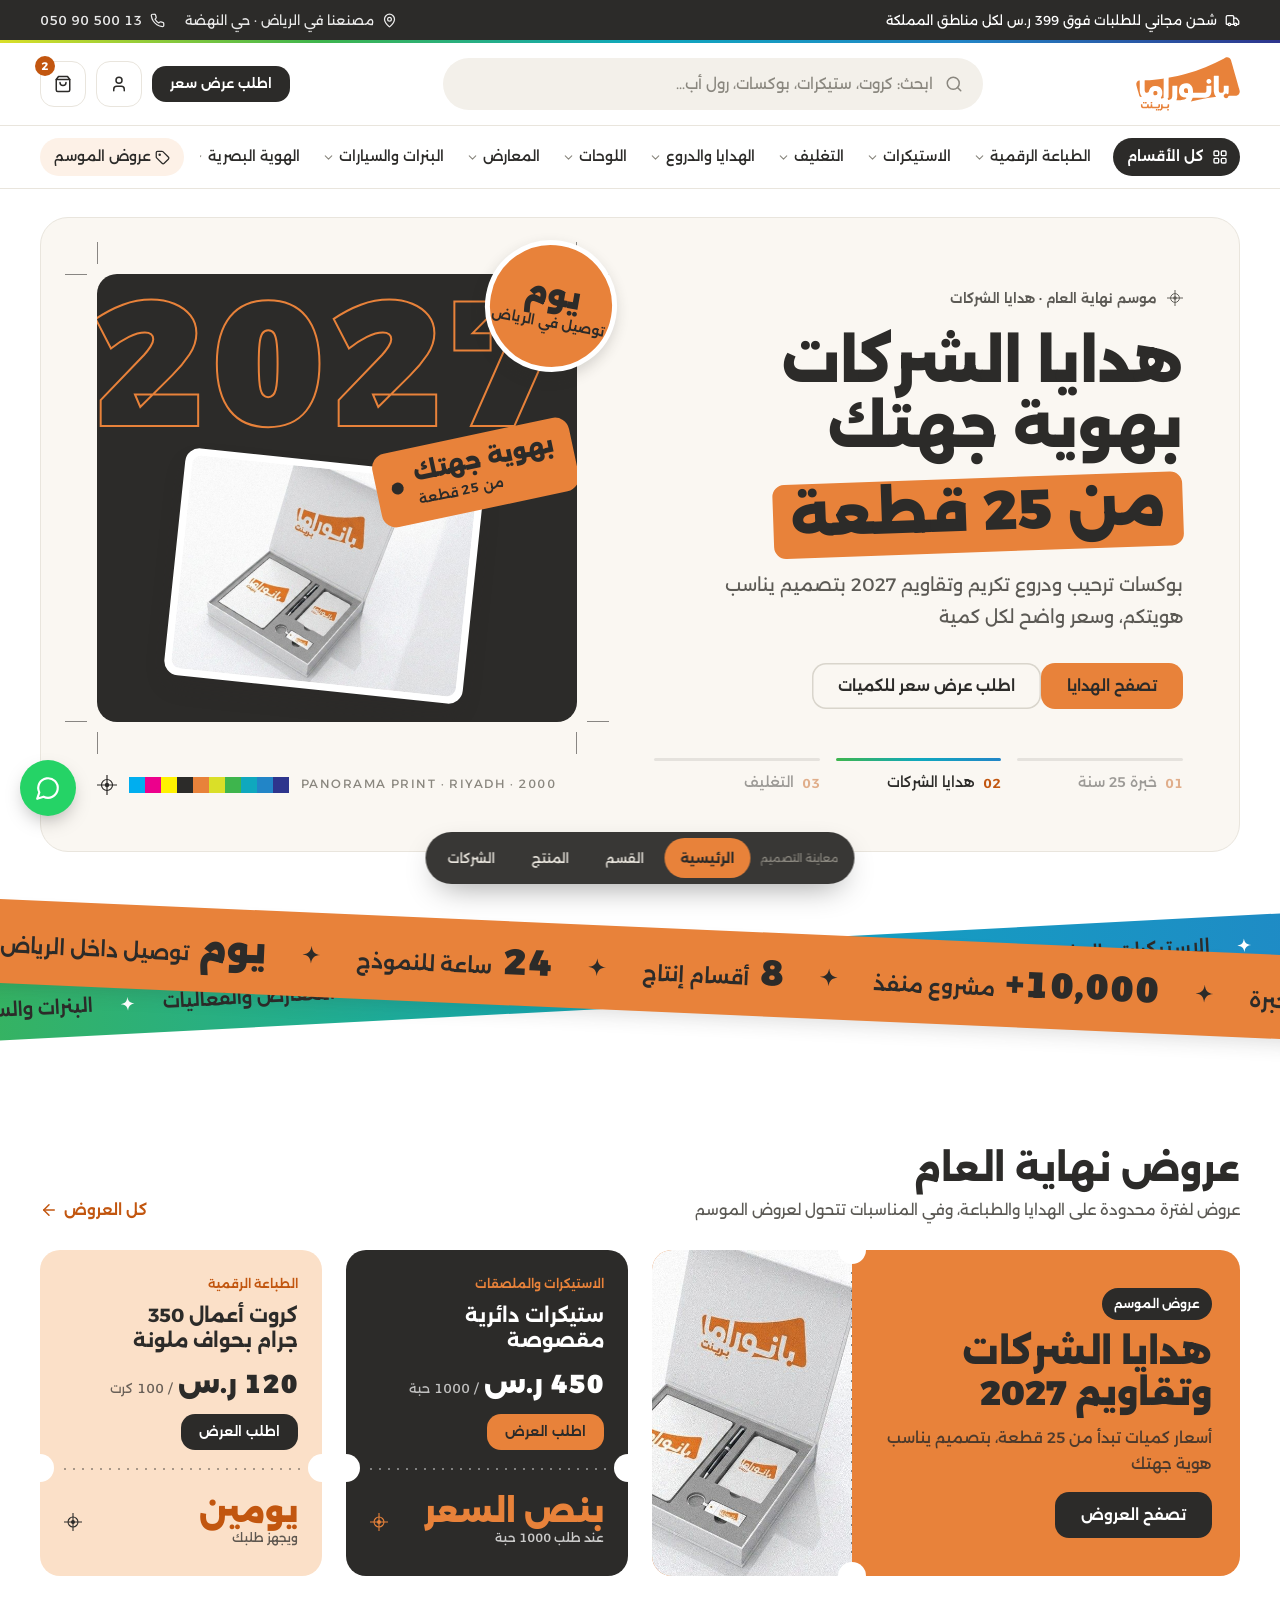
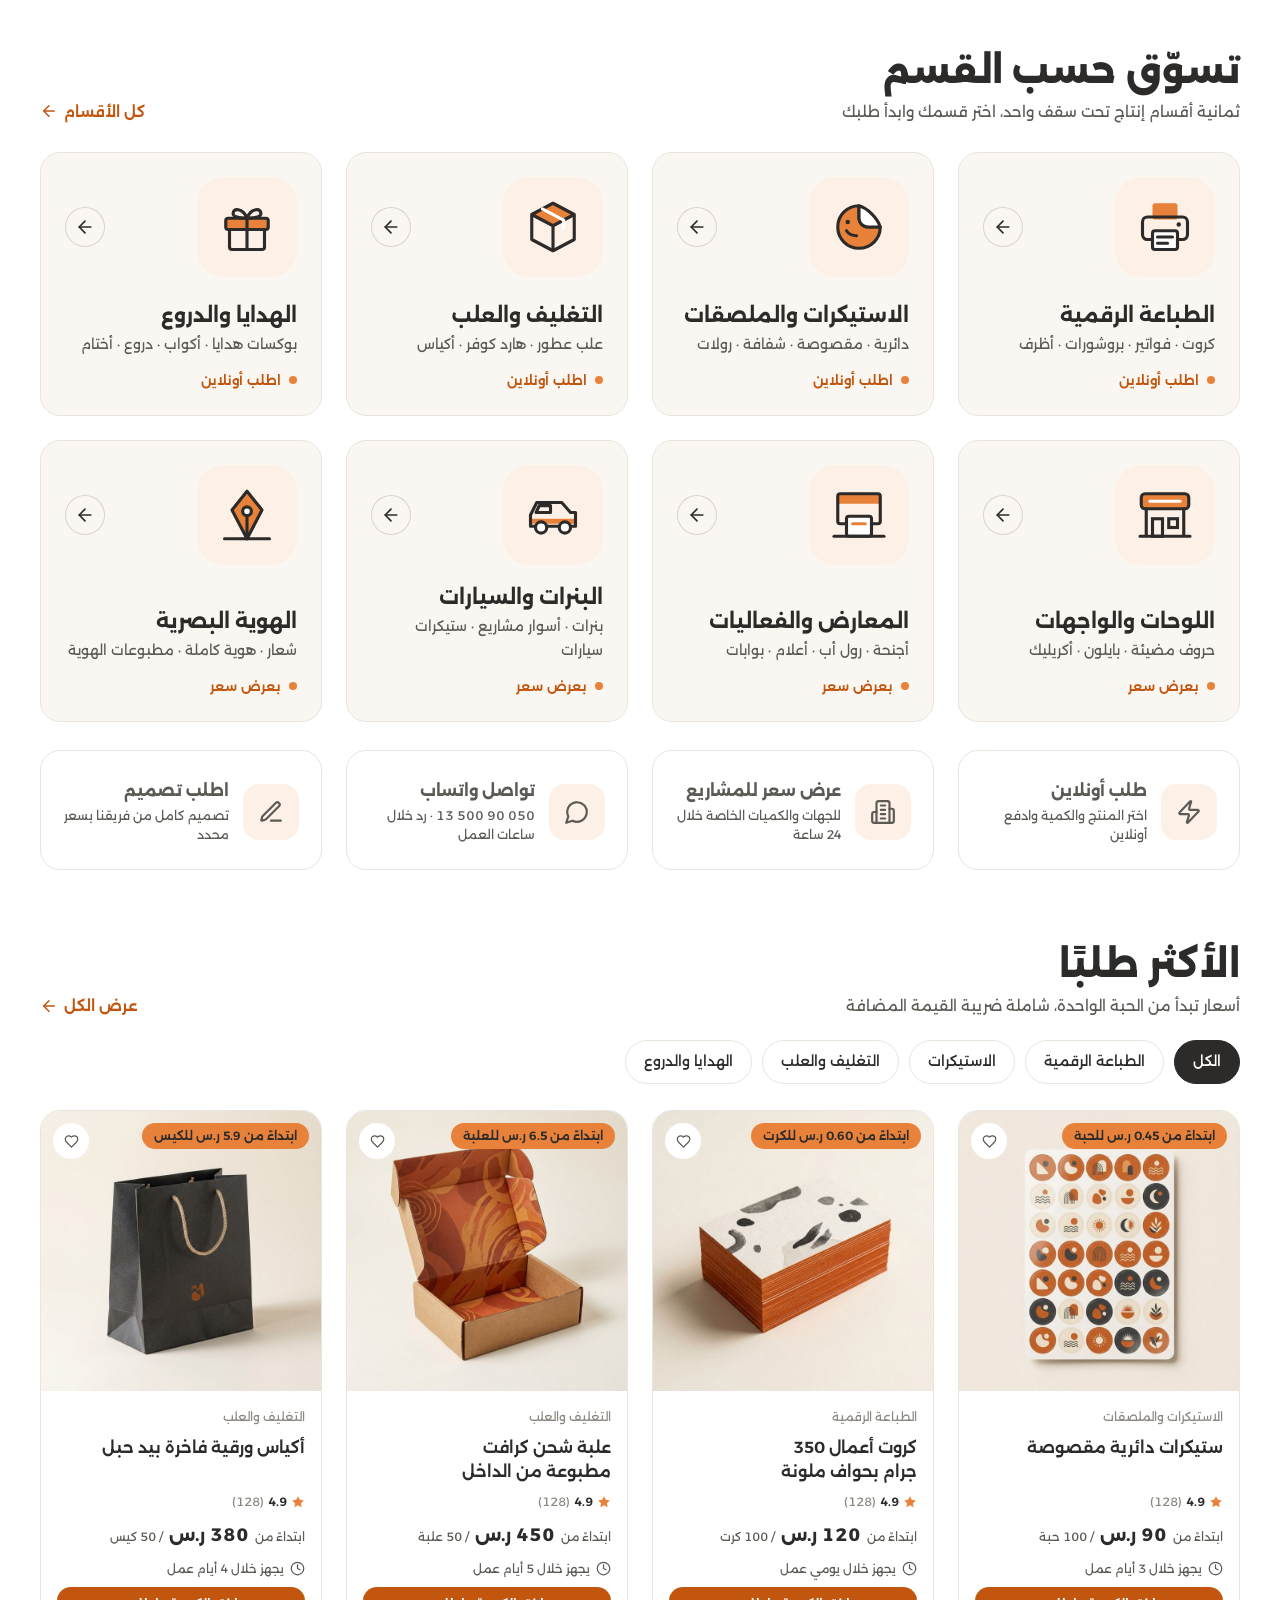
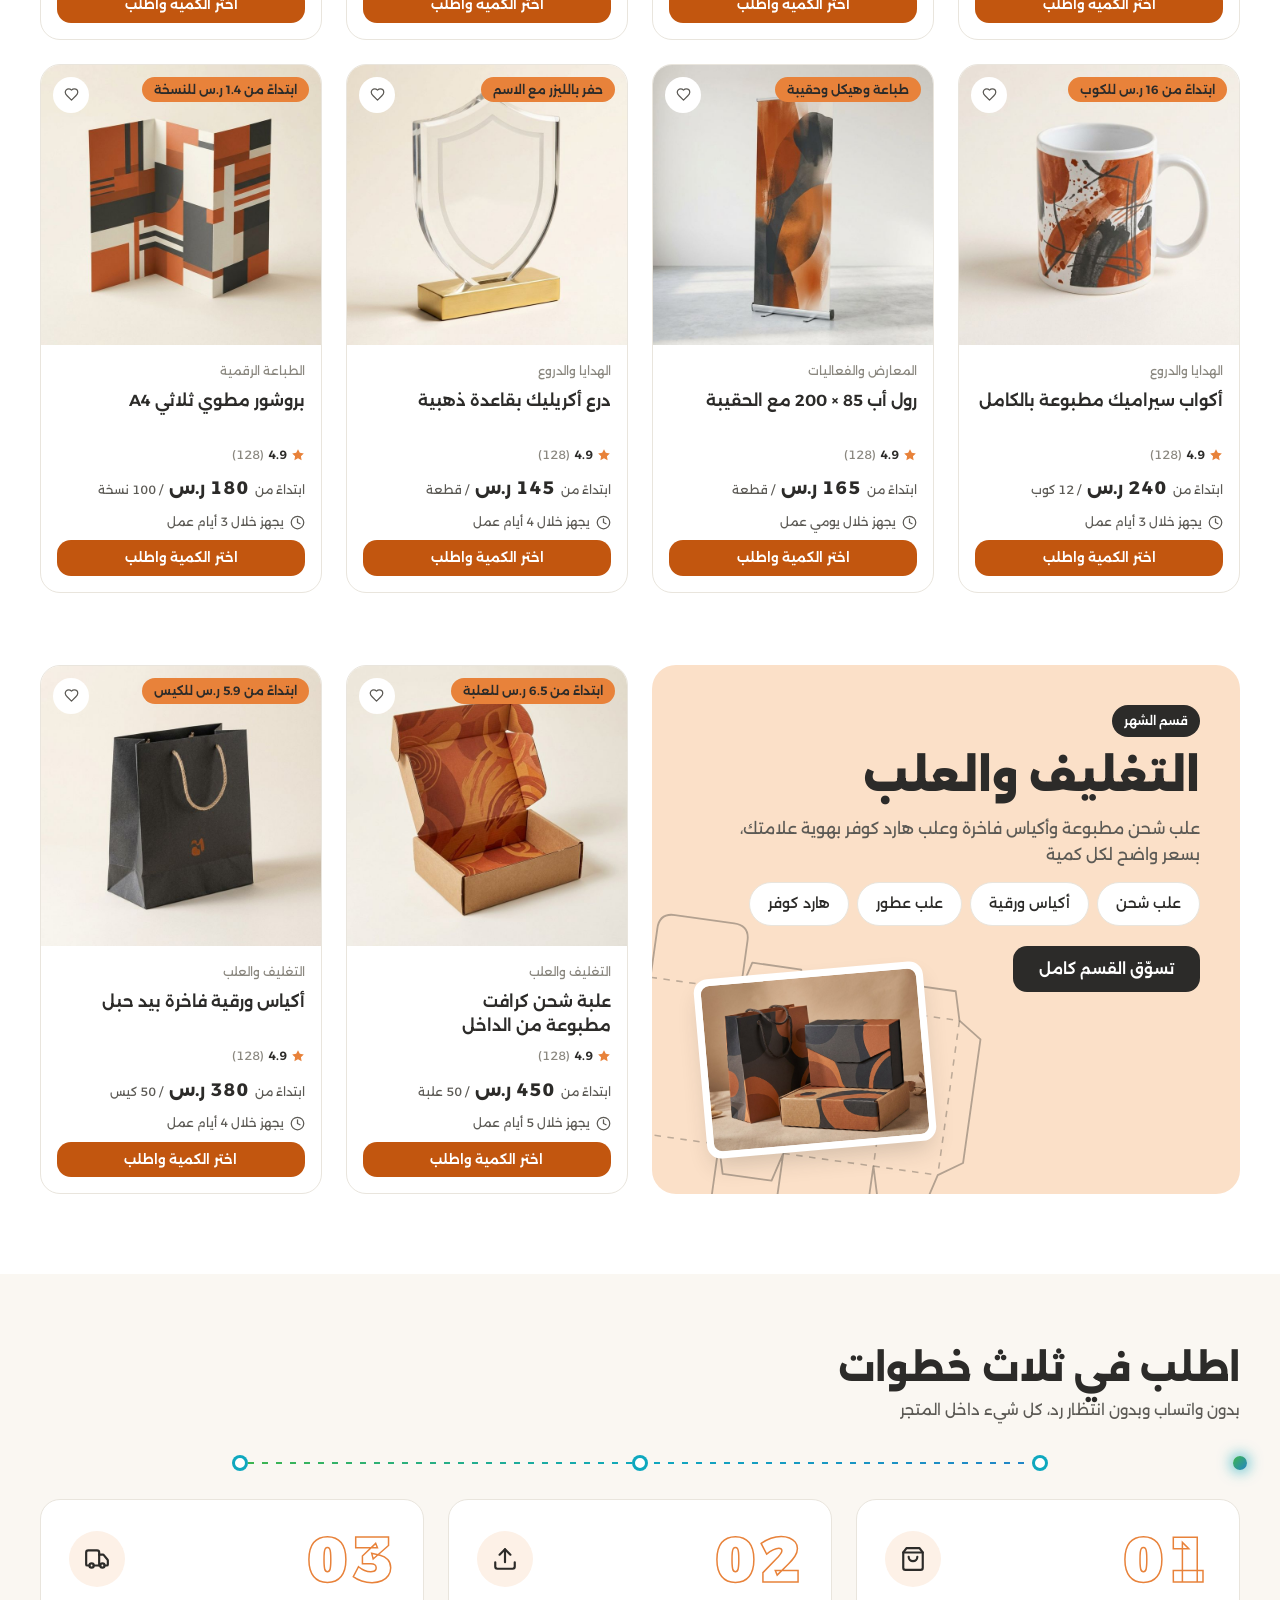
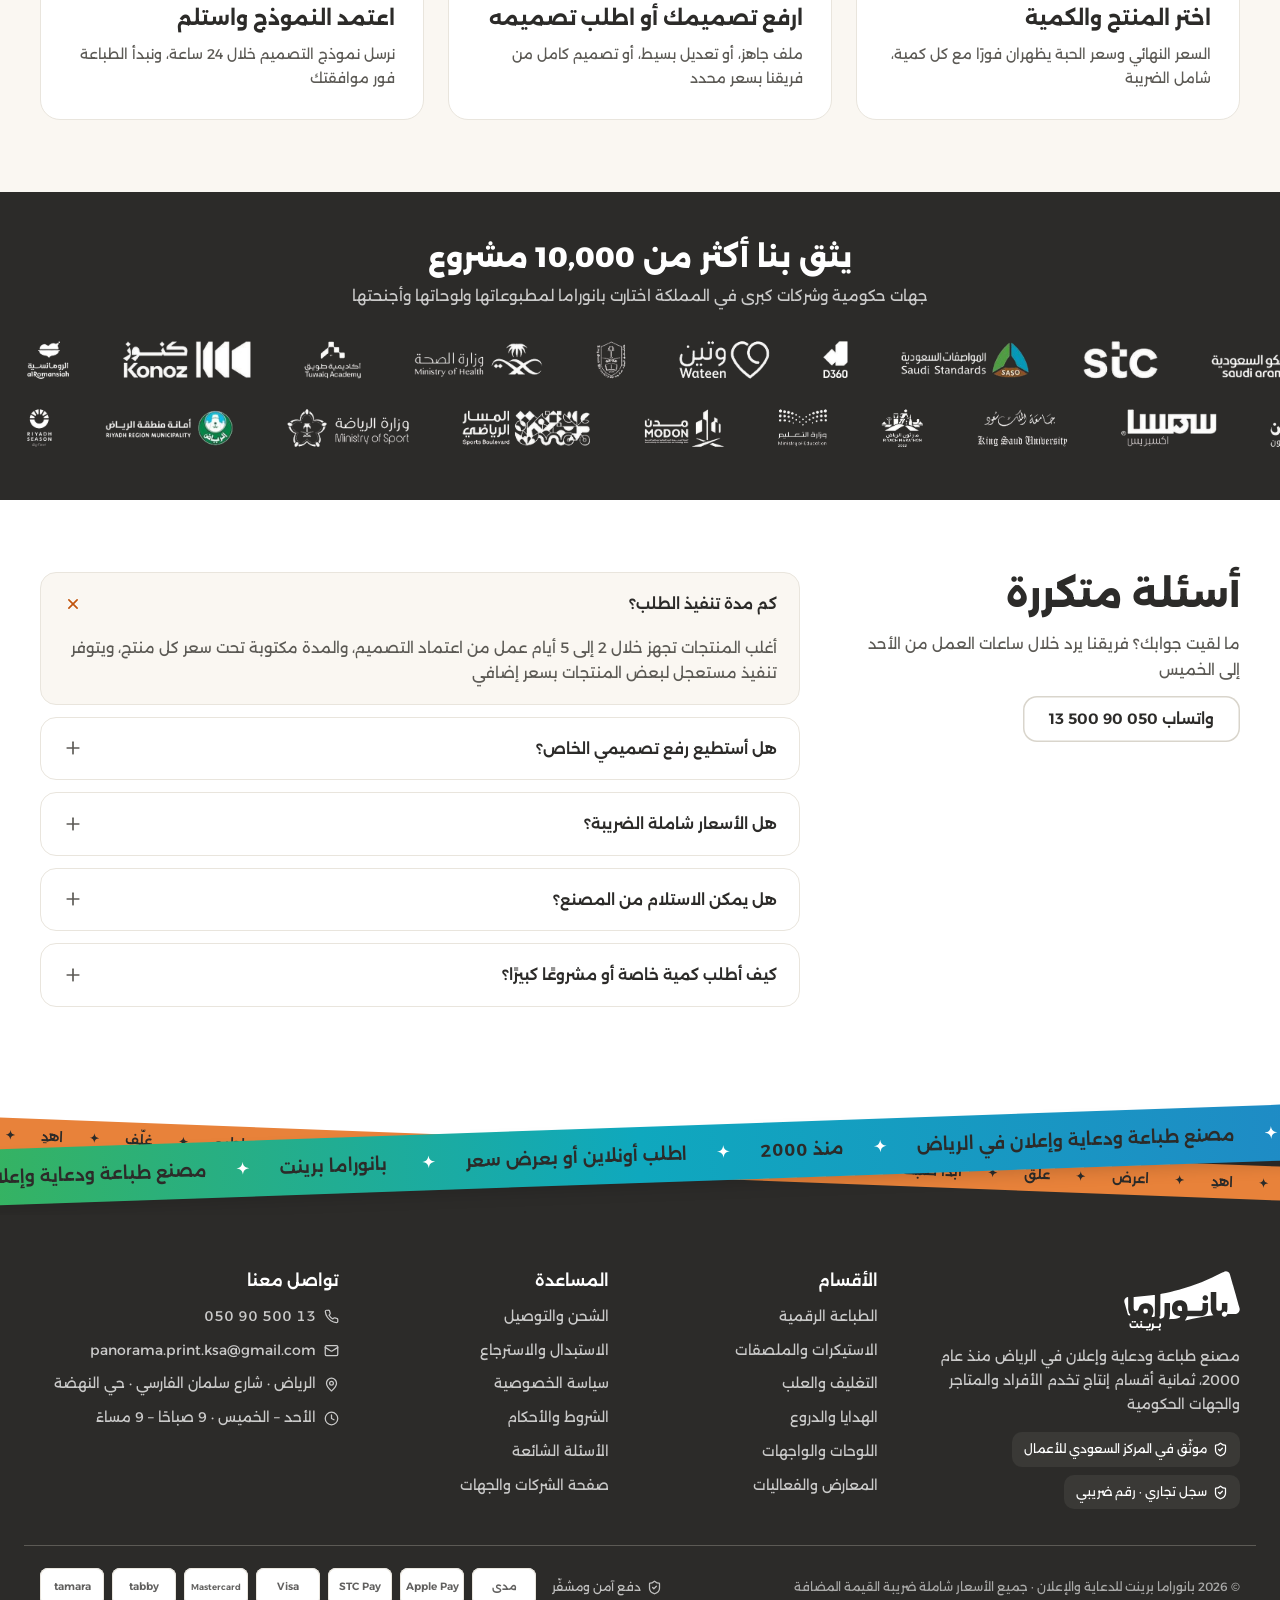
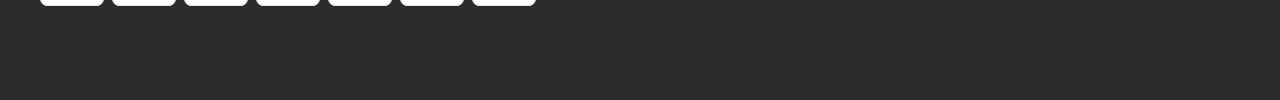
==== commit b3919fe6: "ترتيب الرئيسية الجديد: العروض، 4 طرق للطلب، 8 منتجات، قسم الشهر، قائمة كل الأقسام، كسرة الفوتر بجريد" ====
--- a/index.html
+++ b/index.html
@@ -565,15 +565,15 @@
 .stepx:hover .ci{background:var(--orange-500)}
 
 /* clients */
-.clients{background:var(--ink);color:var(--white);padding-block:72px;text-align:center;overflow:hidden}
-.clients h2{font-size:clamp(26px,3vw,36px);font-weight:800}
+.clients{background:var(--ink);color:var(--white);padding-block:48px;text-align:center;overflow:hidden}
+.clients h2{font-size:clamp(22px,2.4vw,28px);font-weight:800}
 .clients p{opacity:.75;margin-top:8px}
 .clients .wrap > img{margin:32px auto 0;width:min(1100px,100%)}
-.marq{margin-top:40px;display:flex;flex-direction:column;gap:28px}
+.marq{margin-top:28px;display:flex;flex-direction:column;gap:20px}
 .mrow{overflow:hidden;direction:ltr}
 .mtrack{display:flex;width:max-content;animation:mR 70s linear infinite}
 .mtrack.b{animation:mL 74s linear infinite}
-.mtrack img{height:64px;width:auto;max-width:none;flex:none}
+.mtrack img{height:48px;width:auto;max-width:none;flex:none}
 .clients:hover .mtrack{animation-play-state:paused}
 @keyframes mL{from{transform:translateX(0)}to{transform:translateX(-50%)}}
 @keyframes mR{from{transform:translateX(-50%)}to{transform:translateX(0)}}
@@ -675,12 +675,152 @@
   .stepx .n{font-size:52px}
   .stepx h3{font-size:18px}
   .marq{gap:16px;margin-top:28px}
-  .mtrack img{height:40px}
+  .mtrack img{height:32px}
   .promos{grid-template-columns:1fr;gap:12px}
   .promo .pr-copy .btn{font-size:11px;padding:7px 12px}
   .pays{justify-content:flex-start}
   .pt{width:52px;height:31px;font-size:9px}
   .pt.sm{font-size:7.5px}
+}
+/* ---- round 3: offers, actions, featured, mega, tape break */
+.mainnav{position:relative}
+.allcats{display:flex;align-items:center;gap:8px;border:0;background:var(--ink);color:var(--white);font:inherit;font-size:14px;font-weight:600;padding:7px 12px 7px 14px;border-radius:999px;white-space:nowrap;flex:none;transition:background .2s}
+.allcats .ic{width:16px;height:16px}
+.allcats:hover,.allcats[aria-expanded="true"]{background:var(--orange-700)}
+.mainnav ul{align-items:center}
+.mega{position:absolute;top:100%;left:0;right:0;width:min(1200px,calc(100% - 32px));margin-inline:auto;z-index:40;padding-top:8px;display:none}
+.mega.open{display:block;animation:megaIn .2s ease-out}
+@keyframes megaIn{from{opacity:0;transform:translateY(-6px)}to{opacity:1;transform:none}}
+.mega-in{background:var(--white);border:1px solid var(--ink-200);border-radius:20px;box-shadow:0 24px 48px -12px rgba(44,43,41,.16);padding:28px 32px;display:grid;grid-template-columns:repeat(4,1fr);gap:28px 24px}
+.mega-col h5{display:flex;align-items:center;gap:10px;font-size:15px;font-weight:700;margin:0 0 10px}
+.mega-col h5 i{width:40px;height:40px;border-radius:12px;background:var(--orange-50);display:grid;place-items:center;flex:none}
+.mega-col h5 svg{width:26px;height:26px}
+.mega-col a{display:block;font-size:13.5px;color:var(--ink-600);padding:4px 0}
+.mega-col a:hover{color:var(--orange-700)}
+.mega-foot{grid-column:1/-1;display:flex;justify-content:space-between;align-items:center;gap:12px;background:var(--paper);border-radius:14px;padding:14px 20px;font-size:14px;font-weight:500}
+.mega-foot a{color:var(--orange-700);font-weight:600}
+
+.coupons{display:grid;grid-template-columns:2.086fr 1fr 1fr;gap:24px}
+.cp{position:relative;border-radius:20px;overflow:hidden;min-height:320px;transition:transform .35s cubic-bezier(.34,1.56,.64,1),box-shadow .35s}
+.cp:hover{transform:translateY(-5px) rotate(-.6deg);box-shadow:0 18px 36px -10px rgba(232,130,58,.32)}
+.cp::before,.cp::after{content:"";position:absolute;width:28px;height:28px;border-radius:50%;background:var(--white);z-index:2}
+.cp-feat{background:var(--orange-500);color:var(--ink);display:grid;grid-template-columns:1fr 200px}
+.cp-feat::before{left:186px;top:-14px}.cp-feat::after{left:186px;bottom:-14px}
+.cp-feat .body{padding:32px 28px;display:flex;flex-direction:column;align-items:flex-start;justify-content:center;gap:12px}
+.cp-eb{display:inline-block;background:var(--ink);color:var(--white);font-size:12px;font-weight:600;padding:6px 12px;border-radius:999px}
+.cp-feat h3{font-size:34px;font-weight:900;line-height:1.2}
+.cp-feat p{font-size:15px;font-weight:500;opacity:.82;max-width:30em}
+.cp-feat .body .btn{margin-top:4px}
+.cp-feat .stub{position:relative;overflow:hidden}
+.cp-feat .stub img{width:100%;height:100%;object-fit:cover;transition:transform .5s}
+.cp-feat:hover .stub img{transform:scale(1.08)}
+.cp-feat .stub::after{content:"";position:absolute;top:22px;bottom:22px;right:-1px;width:2px;background:repeating-linear-gradient(to bottom,rgba(44,43,41,.55) 0 2px,transparent 2px 9px);transition:background .3s}
+.cp-feat:hover .stub::after{background:repeating-linear-gradient(to bottom,#fff 0 2px,transparent 2px 9px)}
+.cp-card{display:grid;grid-template-rows:1fr 108px}
+.cp-card::before{left:-14px;bottom:94px}.cp-card::after{right:-14px;bottom:94px}
+.cp-card .body{padding:24px 24px 18px;display:flex;flex-direction:column;align-items:flex-start;gap:8px}
+.cp-card small{font-size:12px;font-weight:600}
+.cp-card h3{font-size:19px;font-weight:700;line-height:1.35}
+.cp-card .pr{display:flex;align-items:baseline;gap:4px 6px;flex-wrap:wrap}
+.cp-card .pr b{white-space:nowrap}
+.cp-card .pr b{font-size:26px;font-weight:900}
+.cp-card .pr span{font-size:13px;opacity:.7}
+.cp-card .stub{position:relative;padding:18px 24px;display:flex;align-items:center;justify-content:space-between}
+.cp-card .stub::before{content:"";position:absolute;top:0;left:22px;right:22px;height:2px;background:repeating-linear-gradient(to left,currentColor 0 2px,transparent 2px 9px);opacity:.4;transition:opacity .3s,color .3s}
+.cp-card:hover .stub::before{opacity:1;color:var(--orange-500)}
+.cp-card .stub b{display:block;font-size:30px;font-weight:900;line-height:1.1}
+.cp-card .stub small{display:block;font-size:12px;font-weight:500;opacity:.75}
+.cp-card .stub .reg{width:18px;height:18px}
+.cp-dark{background:var(--ink);color:var(--white)}
+.cp-dark .body small{color:var(--orange-500)}
+.cp-dark .stub b{color:var(--orange-500)}
+.cp-dark .stub .reg{color:var(--orange-500)}
+.cp-kraft{background:var(--orange-100);color:var(--ink)}
+.cp-kraft .body small{color:var(--orange-700)}
+.cp-kraft .stub b{color:var(--orange-700)}
+
+.section.acts-sec{margin-top:28px;padding-top:0}
+.acts{display:grid;grid-template-columns:repeat(4,1fr);gap:24px}
+.act{display:flex;align-items:center;gap:14px;padding:22px;border-radius:var(--r-lg);background:var(--white);border:1px solid var(--ink-200);min-height:120px;transition:background .25s,border-color .25s,transform .25s,box-shadow .25s}
+.act .aib{width:56px;height:56px;flex:none;border-radius:16px;background:var(--orange-50);display:grid;place-items:center;transition:background .25s}
+.act .aib .ic{width:26px;height:26px}
+.act b{display:block;font-size:16px;font-weight:700}
+.act span{display:block;font-size:12.5px;color:var(--ink-600);line-height:1.5;margin-top:4px}
+.act:hover{background:var(--orange-50);border-color:var(--orange-500);transform:translateY(-3px);box-shadow:0 12px 28px -8px rgba(232,130,58,.25)}
+.act:hover .aib{background:var(--orange-500)}
+
+.pgrid8{display:grid;grid-template-columns:repeat(4,1fr);gap:24px}
+
+.featx{display:grid;grid-template-columns:2.086fr 1fr 1fr;gap:24px}
+.fpanel{position:relative;border-radius:24px;overflow:hidden;background:var(--orange-100);min-height:528px;padding:40px;display:flex;flex-direction:column;align-items:flex-start;gap:14px;isolation:isolate}
+.fpanel .die{position:absolute;left:-40px;bottom:-40px;width:390px;transform:rotate(8deg);z-index:-1}
+.fpanel .fp-card{position:absolute;left:48px;bottom:44px;width:230px;aspect-ratio:230/180;background:var(--white);border-radius:14px;padding:7px;box-shadow:0 12px 24px -6px rgba(44,43,41,.2);transform:rotate(-5deg);transition:transform .45s cubic-bezier(.34,1.56,.64,1)}
+.fpanel .fp-card img{width:100%;height:100%;object-fit:cover;border-radius:9px}
+.fpanel:hover .fp-card{transform:translateY(-8px) rotate(2deg)}
+.fpanel .lab{background:var(--ink);color:var(--white);font-size:12px;font-weight:600;padding:6px 12px;border-radius:999px}
+.fpanel h2{font-size:clamp(32px,3.4vw,42px);font-weight:900;line-height:1.2}
+.fpanel p{font-size:16px;line-height:1.65;color:var(--ink-600);max-width:30em}
+.fpanel .chips{gap:8px}
+.fpanel .btn{margin-top:6px}
+
+.tapebreak{position:relative;height:120px;overflow:hidden;margin-top:88px;background:linear-gradient(to bottom,var(--white) 50%,var(--ink) 50%)}
+.tapebreak .tape{left:-12%;width:124%}
+.tb-org{height:34px;background:var(--orange-500);color:var(--ink);transform:translateY(-50%) translateY(4px) rotate(2.2deg)}
+.tb-grad{height:56px;background:linear-gradient(90deg,#3EB54D,#0FA8BE 50%,#2285C7);color:var(--ink);transform:translateY(-50%) rotate(-2deg);box-shadow:0 8px 18px -6px rgba(0,0,0,.18)}
+.tb-org .trow{gap:26px}.tb-org .trow span{font-size:13px;font-weight:600}.tb-org .star4{width:10px;height:10px;color:var(--ink)}
+.tb-grad .trow{gap:30px}.tb-grad .trow span{font-size:17px;font-weight:600}.tb-grad .star4{width:13px;height:13px;color:var(--white)}
+.tb-org .track{animation:tapeR 34s linear infinite}
+.tb-grad .track{animation:tapeL 40s linear infinite}
+.tapebreak + .foot,.foot.after-break{margin-top:0}
+
+@media (max-width:1080px){
+  .coupons{grid-template-columns:1fr 1fr}
+  .cp-feat{grid-column:1/-1}
+  .acts{grid-template-columns:1fr 1fr}
+  .pgrid8{grid-template-columns:repeat(3,1fr)}
+  .featx{grid-template-columns:1fr 1fr}
+  .fpanel{grid-column:1/-1}
+  .mega-in{grid-template-columns:repeat(3,1fr)}
+}
+@media (max-width:860px){
+  .mega{position:fixed;top:64px;left:8px;right:8px;width:auto;margin:0;padding:0}
+  .mega-in{grid-template-columns:1fr 1fr;padding:20px;gap:18px 14px;max-height:70vh;overflow:auto}
+  .allcats{font-size:13px;padding:6px 10px}
+  .coupons{display:flex;overflow-x:auto;scroll-snap-type:x mandatory;scrollbar-width:none;gap:12px;flex-wrap:wrap}
+  .coupons::-webkit-scrollbar{display:none}
+  .cp-feat{flex:1 1 100%;grid-template-columns:1fr;grid-template-rows:130px auto;min-height:0}
+  .cp-feat .stub{grid-row:1}
+  .cp-feat .body{padding:20px}
+  .cp-feat h3{font-size:24px}
+  .cp-feat p{font-size:13.5px}
+  .cp-feat::before{left:-14px;top:116px;bottom:auto}.cp-feat::after{right:-14px;left:auto;top:116px;bottom:auto}
+  .cp-feat .stub::after{top:auto;bottom:-1px;left:22px;right:22px;width:auto;height:2px;background:repeating-linear-gradient(to left,rgba(44,43,41,.55) 0 2px,transparent 2px 9px)}
+  .cp-card{flex:1 1 calc(50% - 6px);min-width:0;min-height:300px}
+  .cp-card .body{padding:18px 16px 14px}
+  .cp-card h3{font-size:15px}
+  .cp-card .pr b{font-size:20px}
+  .cp-card .stub{padding:14px 16px}
+  .cp-card .stub b{font-size:22px}
+  .cp-card .btn{font-size:12px;padding:7px 12px}
+  .acts{grid-template-columns:1fr;gap:10px}
+  .act{min-height:0;padding:16px}
+  .pgrid8{display:grid;grid-auto-flow:column;grid-template-columns:none;grid-auto-columns:46%;gap:12px;overflow-x:auto;scroll-snap-type:x mandatory;scrollbar-width:none;padding-bottom:6px}
+  .pgrid8::-webkit-scrollbar{display:none}
+  .pgrid8 > *{scroll-snap-align:start}
+  .featx{display:flex;flex-wrap:wrap;gap:12px}
+  .featx .pcard{flex:1 1 calc(50% - 6px);min-width:0}
+  .fpanel{flex:1 1 100%;min-height:490px;padding:22px 20px;gap:10px}
+  .fpanel h2{font-size:30px}
+  .fpanel p{font-size:14px}
+  .fpanel .die{width:270px;left:-30px;bottom:-30px}
+  .fpanel .fp-card{width:150px;left:24px;bottom:24px}
+  .tapebreak{height:76px;margin-top:56px}
+  .tb-org{height:22px}.tb-grad{height:36px}
+  .tb-org .trow span{font-size:9px}.tb-grad .trow span{font-size:11px}
+  .tb-grad .trow{gap:18px}.tb-org .trow{gap:16px}
+  .clients{padding-block:28px}
+  .clients h2{font-size:20px}
+  .clients p{font-size:13px}
 }
 </style>
 </head>
@@ -719,6 +859,15 @@
     <symbol id="i-star" viewBox="0 0 24 24"><path d="M12 2 15.09 8.26 22 9.27 17 14.14 18.18 21.02 12 17.77 5.82 21.02 7 14.14 2 9.27 8.91 8.26Z"/></symbol>
     <symbol id="i-reg" viewBox="0 0 20 20"><circle cx="10" cy="10" r="5.5" fill="none" stroke="currentColor" stroke-width="1.2"/><path d="M10 0V20M0 10H20" stroke="currentColor" stroke-width="1.2" fill="none"/><circle cx="10" cy="10" r="2.2" fill="currentColor"/></symbol>
     <symbol id="i-star4" viewBox="0 0 24 24"><path d="M12 0C13 8 16 11 24 12C16 13 13 16 12 24C11 16 8 13 0 12C8 11 11 8 12 0Z"/></symbol>
+    <symbol id="c-print" viewBox="0 0 48 48"><rect x="14" y="5" width="20" height="13" rx="2" fill="#E8823A"/><rect x="6" y="16" width="36" height="18" rx="4" fill="none" stroke="#2C2B29" stroke-width="2.5"/><rect x="14" y="27" width="20" height="15" rx="2" fill="#fff" stroke="#2C2B29" stroke-width="2.5"/><path d="M18 32h12M18 37h8" stroke="#2C2B29" stroke-width="2.5" stroke-linecap="round"/></symbol>
+    <symbol id="c-stickers" viewBox="0 0 48 48"><path d="M24 7A17 17 0 1 0 41 24L31 24A7 7 0 0 1 24 17Z" fill="#E8823A" stroke="#2C2B29" stroke-width="2.5" stroke-linejoin="round"/><path d="M24 7C31 9 39 17 41 24L31 24A7 7 0 0 1 24 17Z" fill="#fff" stroke="#2C2B29" stroke-width="2.5" stroke-linejoin="round"/></symbol>
+    <symbol id="c-pack" viewBox="0 0 48 48"><path d="M24 5L41 14L24 23L7 14Z" fill="#E8823A"/><path d="M24 5L41 14V34L24 43L7 34V14ZM7 14L24 23L41 14M24 23V43" fill="none" stroke="#2C2B29" stroke-width="2.5" stroke-linejoin="round"/></symbol>
+    <symbol id="c-gifts" viewBox="0 0 48 48"><rect x="7" y="17" width="34" height="9" rx="2" fill="#E8823A" stroke="#2C2B29" stroke-width="2.5"/><path d="M10 26V40a2 2 0 0 0 2 2h24a2 2 0 0 0 2-2V26M24 17V42M24 17C21 9 12 8 13 14C14 17 24 17 24 17ZM24 17C27 9 36 8 35 14C34 17 24 17 24 17Z" fill="none" stroke="#2C2B29" stroke-width="2.5" stroke-linejoin="round"/></symbol>
+    <symbol id="c-signs" viewBox="0 0 48 48"><rect x="5" y="7" width="38" height="12" rx="3" fill="#E8823A" stroke="#2C2B29" stroke-width="2.5"/><path d="M9 19V41M39 19V41M4 41H44" stroke="#2C2B29" stroke-width="2.5" stroke-linecap="round"/><rect x="14" y="27" width="8" height="14" fill="none" stroke="#2C2B29" stroke-width="2.5"/></symbol>
+    <symbol id="c-events" viewBox="0 0 48 48"><rect x="7" y="7" width="34" height="8" fill="#E8823A"/><rect x="7" y="7" width="34" height="24" rx="2" fill="none" stroke="#2C2B29" stroke-width="2.5"/><rect x="14" y="25" width="20" height="16" rx="2" fill="#fff" stroke="#2C2B29" stroke-width="2.5"/><path d="M4 41H44" stroke="#2C2B29" stroke-width="2.5" stroke-linecap="round"/></symbol>
+    <symbol id="c-vehicles" viewBox="0 0 48 48"><path d="M6 27H42V31H6Z" fill="#E8823A"/><path d="M6 33V24L11 14H31L38 22H42V33H38M29 33H19M10 33H6" fill="none" stroke="#2C2B29" stroke-width="2.5" stroke-linejoin="round"/><circle cx="14.5" cy="34" r="4.5" fill="#fff" stroke="#2C2B29" stroke-width="2.5"/><circle cx="33.5" cy="34" r="4.5" fill="#fff" stroke="#2C2B29" stroke-width="2.5"/></symbol>
+    <symbol id="c-identity" viewBox="0 0 48 48"><path d="M24 5L36 20L24 43L12 20Z" fill="#E8823A" stroke="#2C2B29" stroke-width="2.5" stroke-linejoin="round"/><path d="M24 25V43M6 43H42" stroke="#2C2B29" stroke-width="2.5" stroke-linecap="round"/><circle cx="24" cy="21" r="3.5" fill="#fff" stroke="#2C2B29" stroke-width="2.5"/></symbol>
+    <symbol id="i-grid" viewBox="0 0 24 24"><rect x="3" y="3" width="7" height="7" rx="1.5" fill="none" stroke="currentColor" stroke-width="2"/><rect x="14" y="3" width="7" height="7" rx="1.5" fill="none" stroke="currentColor" stroke-width="2"/><rect x="3" y="14" width="7" height="7" rx="1.5" fill="none" stroke="currentColor" stroke-width="2"/><rect x="14" y="14" width="7" height="7" rx="1.5" fill="none" stroke="currentColor" stroke-width="2"/></symbol>
   </defs>
 </svg>
 
@@ -749,6 +898,7 @@
   <nav class="mainnav" aria-label="الأقسام">
     <div class="wrap">
       <ul>
+        <li><button class="allcats" id="allcats" aria-expanded="false" aria-controls="mega"><svg class="ic"><use href="#i-grid"/></svg>كل الأقسام</button></li>
         <li><a href="#category">الطباعة الرقمية <svg class="ic chev"><use href="#i-chev"/></svg></a></li>
         <li><a href="#category">الاستيكرات <svg class="ic chev"><use href="#i-chev"/></svg></a></li>
         <li><a href="#category">التغليف <svg class="ic chev"><use href="#i-chev"/></svg></a></li>
@@ -758,8 +908,9 @@
         <li><a href="#business">البنرات والسيارات <svg class="ic chev"><use href="#i-chev"/></svg></a></li>
         <li><a href="#business">الهوية البصرية <svg class="ic chev"><use href="#i-chev"/></svg></a></li>
       </ul>
-      <a href="#category" class="offer-chip"><svg class="ic sm"><use href="#i-tag"/></svg>عروض الموسم</a>
-    </div>
+      <a href="#offers" class="offer-chip" data-scroll="offers"><svg class="ic sm"><use href="#i-tag"/></svg>عروض الموسم</a>
+    </div>
+    <div class="mega" id="mega"><div class="mega-in"><div class="mega-col"><h5><i><svg><use href="#c-print"/></svg></i>الطباعة الرقمية</h5><a href="#category">كروت أعمال</a><a href="#category">فواتير</a><a href="#category">بروشورات</a><a href="#category">أظرف</a></div><div class="mega-col"><h5><i><svg><use href="#c-stickers"/></svg></i>الاستيكرات والملصقات</h5><a href="#category">دائرية</a><a href="#category">مقصوصة</a><a href="#category">شفافة</a><a href="#category">رولات</a></div><div class="mega-col"><h5><i><svg><use href="#c-pack"/></svg></i>التغليف والعلب</h5><a href="#category">علب شحن</a><a href="#category">علب عطور</a><a href="#category">هارد كوفر</a><a href="#category">أكياس</a></div><div class="mega-col"><h5><i><svg><use href="#c-gifts"/></svg></i>الهدايا والدروع</h5><a href="#category">بوكسات هدايا</a><a href="#category">أكواب</a><a href="#category">دروع</a><a href="#category">أختام</a></div><div class="mega-col"><h5><i><svg><use href="#c-signs"/></svg></i>اللوحات والواجهات</h5><a href="#business">حروف مضيئة</a><a href="#business">بايلون</a><a href="#business">لوحات أكريليك</a><a href="#business">لوحات إرشادية</a></div><div class="mega-col"><h5><i><svg><use href="#c-events"/></svg></i>المعارض والفعاليات</h5><a href="#business">أجنحة معارض</a><a href="#business">رول أب</a><a href="#business">أعلام</a><a href="#business">بوابات</a></div><div class="mega-col"><h5><i><svg><use href="#c-vehicles"/></svg></i>البنرات والسيارات</h5><a href="#business">بنرات</a><a href="#business">أسوار مشاريع</a><a href="#business">ستيكرات سيارات</a><a href="#business">تغليف أساطيل</a></div><div class="mega-col"><h5><i><svg><use href="#c-identity"/></svg></i>الهوية البصرية</h5><a href="#business">تصميم شعار</a><a href="#business">هوية كاملة</a><a href="#business">مطبوعات الهوية</a></div><div class="mega-foot"><span>ما لقيت قسمك؟ اطلب عرض سعر لأي منتج مطبوع</span><a href="#category">تصفح كل المنتجات</a></div></div></div>
   </nav>
 </header>
 
@@ -843,6 +994,18 @@
     </div></div>
   </div>
 
+  <div class="wrap section" id="offers">
+    <div class="sec-head">
+      <div><h2>عروض نهاية العام</h2><p>عروض لفترة محدودة على الهدايا والطباعة، وفي المناسبات تتحول لعروض الموسم</p></div>
+      <a href="#category" class="link-more">كل العروض <svg class="ic"><use href="#i-arrow"/></svg></a>
+    </div>
+    <div class="coupons">
+      <a href="#category" class="cp cp-feat"><div class="body"><span class="cp-eb">عروض الموسم</span><h3>هدايا الشركات<br>وتقاويم 2027</h3><p>أسعار كميات تبدأ من 25 قطعة، بتصميم يناسب هوية جهتك</p><span class="btn btn-dark">تصفح العروض</span></div><div class="stub"><img src="img/w-giftbox.jpg" alt="بوكس هدايا شركات مطبوع بالهوية" loading="lazy"></div></a>
+      <a href="#product" class="cp cp-card cp-dark"><div class="body"><small>الاستيكرات والملصقات</small><h3>ستيكرات دائرية مقصوصة</h3><div class="pr"><b class="num">450 ر.س</b><span class="num">/ 1000 حبة</span></div><span class="btn btn-brand sm">اطلب العرض</span></div><div class="stub"><div><b>بنص السعر</b><small class="num">عند طلب 1000 حبة</small></div><svg class="reg"><use href="#i-reg"/></svg></div></a>
+      <a href="#product" class="cp cp-card cp-kraft"><div class="body"><small>الطباعة الرقمية</small><h3>كروت أعمال 350 جرام بحواف ملونة</h3><div class="pr"><b class="num">120 ر.س</b><span class="num">/ 100 كرت</span></div><span class="btn btn-dark sm">اطلب العرض</span></div><div class="stub"><div><b>يومين</b><small>ويجهز طلبك</small></div><svg class="reg"><use href="#i-reg"/></svg></div></a>
+    </div>
+  </div>
+
   <div class="wrap section">
     <div class="sec-head">
       <div><h2>تسوّق حسب القسم</h2><p>ثمانية أقسام إنتاج تحت سقف واحد، اختر قسمك وابدأ طلبك</p></div>
@@ -860,29 +1023,39 @@
     </div>
   </div>
 
-  <div class="wrap section">
-    <div class="paths">
-      <a href="#business" class="path soft">
-        <div class="body"><div class="pi"><svg class="ic"><use href="#i-building"/></svg></div><h3>مشروع كبير أو جهة حكومية؟</h3><p>أجنحة معارض، لوحات، أسطول سيارات، أو كميات خاصة، عرض سعر مفصّل خلال 24 ساعة</p><span class="btn btn-dark sm">اطلب عرض سعر</span></div>
-        <div class="img"><i style="background-image:url(img/w-beeah.jpg)"></i></div>
-      </a>
-      <a href="#category" class="path dark">
-        <div class="body"><div class="pi"><svg class="ic"><use href="#i-zap"/></svg></div><h3>طلب سريع أونلاين</h3><p>منتجات جاهزة بأسعار واضحة لكل كمية، ارفع تصميمك وادفع بمدى أو Apple Pay أو بالتقسيط</p><span class="btn btn-brand sm">ابدأ التسوق</span></div>
-        <div class="img"><i style="background-image:url(img/p-bizcards.jpg)"></i></div>
-      </a>
+  <div class="wrap section acts-sec">
+    <div class="acts">
+      <a href="#category" class="act"><span class="aib"><svg class="ic"><use href="#i-zap"/></svg></span><span><b>طلب أونلاين</b><span>اختر المنتج والكمية وادفع أونلاين</span></span></a>
+      <a href="#business" class="act"><span class="aib"><svg class="ic"><use href="#i-building"/></svg></span><span><b>عرض سعر للمشاريع</b><span>للجهات والكميات الخاصة خلال 24 ساعة</span></span></a>
+      <a href="https://wa.me/966509050013" target="_blank" rel="noopener" class="act"><span class="aib"><svg class="ic"><use href="#i-chat"/></svg></span><span><b>تواصل واتساب</b><span class="num">050 90 500 13 · رد خلال ساعات العمل</span></span></a>
+      <a href="#product" class="act"><span class="aib"><svg class="ic"><use href="#i-pen"/></svg></span><span><b>اطلب تصميم</b><span>تصميم كامل من فريقنا بسعر محدد</span></span></a>
     </div>
   </div>
 
   <div class="wrap section">
     <div class="sec-head">
       <div><h2>الأكثر طلبًا</h2><p>أسعار تبدأ من الحبة الواحدة، شاملة ضريبة القيمة المضافة</p></div>
-      <div class="sec-ctrl"><a href="#category" class="link-more">عرض الكل <svg class="ic"><use href="#i-arrow"/></svg></a><span class="sep"></span><button class="arrow-btn prev" id="pPrev" aria-label="السابق"><svg class="ic"><use href="#i-arrow"/></svg></button><button class="arrow-btn next" id="pNext" aria-label="التالي"><svg class="ic"><use href="#i-arrow"/></svg></button></div>
+      <a href="#category" class="link-more">عرض الكل <svg class="ic"><use href="#i-arrow"/></svg></a>
     </div>
     <div class="filters-row" id="homeChips" role="group" aria-label="فلترة حسب القسم">
       <button class="fchip" aria-pressed="true" data-cat="all">الكل</button><button class="fchip" aria-pressed="false" data-cat="print">الطباعة الرقمية</button><button class="fchip" aria-pressed="false" data-cat="stickers">الاستيكرات</button><button class="fchip" aria-pressed="false" data-cat="pack">التغليف والعلب</button><button class="fchip" aria-pressed="false" data-cat="gifts">الهدايا والدروع</button>
     </div>
-    <div class="pscroll" id="homeProducts"></div>
-    <div class="sprog" aria-hidden="true"><i id="pThumb"></i></div>
+    <div class="pgrid8" id="homeProducts"></div>
+  </div>
+
+  <div class="wrap section">
+    <div class="featx">
+      <div class="fpanel">
+        <svg class="die" viewBox="0 0 300 240" fill="none" aria-hidden="true"><path d="M20 60V22Q20 10 32 10H78Q90 10 90 22V60L96 38H134L140 60V46H210V60L216 38H254L260 60L278 72V168L260 180L254 202H216L210 180V214H140V180L134 202H96L90 180V218Q90 230 78 230H32Q20 230 20 218V180Z" stroke="#2C2B29" stroke-opacity=".35" stroke-width="1.4" stroke-linejoin="round"/><path d="M20 60H260M20 180H260M90 60V180M140 60V180M210 60V180M260 60V180" stroke="#2C2B29" stroke-opacity=".3" stroke-width="1.2" stroke-dasharray="5 5"/></svg>
+        <span class="fp-card"><img src="img/hero-pack.jpg" alt="علب وأكياس مطبوعة" loading="lazy"></span>
+        <span class="lab">قسم الشهر</span>
+        <h2>التغليف والعلب</h2>
+        <p>علب شحن مطبوعة وأكياس فاخرة وعلب هارد كوفر بهوية علامتك، بسعر واضح لكل كمية</p>
+        <div class="chips"><a href="#category" class="fchip">علب شحن</a><a href="#category" class="fchip">أكياس ورقية</a><a href="#category" class="fchip">علب عطور</a><a href="#category" class="fchip">هارد كوفر</a></div>
+        <a href="#category" class="btn btn-dark">تسوّق القسم كامل</a>
+      </div>
+      <div id="featProducts" style="display:contents"></div>
+    </div>
   </div>
 
   <div class="band">
@@ -905,20 +1078,6 @@
     <div class="marq">
       <div class="mrow"><div class="mtrack"><img src="img/clients-a.png" alt="شعارات عملاء بانوراما: الرومانسية، كنوز، أكاديمية طويق، وزارة الصحة، جامعة الملك سعود، وتين، D360، المواصفات السعودية، STC، أرامكو، الحدث، تدير، مدرستي" width="2336" height="64"><img src="img/clients-a.png" alt="" aria-hidden="true" width="2336" height="64"></div></div>
       <div class="mrow"><div class="mtrack b"><img src="img/clients-b.png" alt="شعارات عملاء بانوراما: موسم الرياض، أمانة منطقة الرياض، وزارة الرياضة، المسار الرياضي، مدن، وزارة التعليم، ماراثون الرياض، سمسا، مكيون، جامعة الأميرة نورة، صحتك، كاساو" width="2434" height="64"><img src="img/clients-b.png" alt="" aria-hidden="true" width="2434" height="64"></div></div>
-    </div>
-  </div>
-
-  <div class="wrap section">
-    <div class="promos">
-      <a href="#product" class="promo dark"><span class="pr-card"><img src="img/hero-stickers.jpg" alt="" loading="lazy"></span><span class="pr-copy"><small>الاستيكرات والملصقات</small><b>ستيكرات بشعارك<br>بأي شكل تبيه</b><span class="num">ابتداءً من 0.45 ر.س للحبة</span><em class="btn btn-brand sm" style="font-style:normal">اطلب الحين</em></span><svg class="reg" style="color:var(--orange-500)"><use href="#i-reg"/></svg></a>
-      <a href="#product" class="promo org"><span class="pr-card"><img src="img/hero-print.jpg" alt="" loading="lazy"></span><span class="pr-copy"><small>الطباعة الرقمية</small><b>كروت أعمال<br>تعلق في الذاكرة</b><span class="num">100 كرت بحواف ملونة بـ 120 ر.س</span><em class="btn btn-dark sm" style="font-style:normal">صمّم كرتك</em></span><svg class="reg" style="color:var(--ink)"><use href="#i-reg"/></svg></a>
-    </div>
-  </div>
-
-  <div class="wrap section">
-    <div class="season">
-      <div class="body"><span class="badge unit">موسم نهاية العام</span><h2>هدايا الشركات بهويتكم</h2><p>بوكسات ترحيب ودروع تكريم وتقاويم 2027، بأسعار كميات تبدأ من 25 قطعة</p><a href="#business" class="btn btn-brand sm">تصفّح باقات الهدايا</a></div>
-      <div class="img" style="background-image:url(img/hero-gifts.jpg)"></div>
     </div>
   </div>
 
@@ -1128,8 +1287,11 @@
 </section>
 </main>
 
-<footer class="foot">
-  <div class="ribbon" style="height:4px"></div>
+<div class="tapebreak" aria-hidden="true">
+  <div class="tape tb-org"><div class="track"><div class="trow"><span>اطبع</span><svg class="star4"><use href="#i-star4"/></svg><span>غلّف</span><svg class="star4"><use href="#i-star4"/></svg><span>اهدِ</span><svg class="star4"><use href="#i-star4"/></svg><span>اعرض</span><svg class="star4"><use href="#i-star4"/></svg><span>علّق</span><svg class="star4"><use href="#i-star4"/></svg><span>ابدأ طلبك</span><svg class="star4"><use href="#i-star4"/></svg></div></div></div>
+  <div class="tape tb-grad"><div class="track"><div class="trow"><span>بانوراما برينت</span><svg class="star4"><use href="#i-star4"/></svg><span>مصنع طباعة ودعاية وإعلان في الرياض</span><svg class="star4"><use href="#i-star4"/></svg><span class="num">منذ 2000</span><svg class="star4"><use href="#i-star4"/></svg><span>اطلب أونلاين أو بعرض سعر</span><svg class="star4"><use href="#i-star4"/></svg></div></div></div>
+</div>
+<footer class="foot after-break">
   <div class="wrap grid">
     <div>
       <a href="#home" class="logo"><img src="img/logo-white.svg" alt="بانوراما برينت"></a>
@@ -1179,15 +1341,17 @@
   const star='<svg class="ic star"><use href="#i-star"/></svg>';
   const card=p=>`<article class="pcard"><a href="#product" class="media"><img src="img/${p.img}.jpg" alt="${p.t}" loading="lazy"><span class="badge unit">${p.u}</span></a><button class="fav" aria-label="أضف للمفضلة"><svg class="ic sm"><use href="#i-heart"/></svg></button><div class="body"><span class="cat-name">${p.c}</span><h3><a href="#product">${p.t}</a></h3><div class="rating">${star}<b class="num">4.9</b><span class="num">(128)</span></div><div class="price"><small>ابتداءً من</small><strong class="num">${fmt(p.p)} ر.س</strong><small class="num">${p.per}</small></div><div class="eta"><svg class="ic sm"><use href="#i-clock"/></svg><span class="num">يجهز خلال ${p.eta===2?'يومي عمل':p.eta+' أيام عمل'}</span></div><a href="#product" class="btn btn-primary sm btn-block">اختر الكمية واطلب</a></div></article>`;
   const fixFav=()=>{};
-  const home=document.getElementById('homeProducts'), thumb=document.getElementById('pThumb');
-  const syncBar=()=>{const max=home.scrollWidth-home.clientWidth;const vis=home.clientWidth/home.scrollWidth;thumb.style.width=(Math.min(1,vis)*100)+'%';const pos=max>0?Math.abs(home.scrollLeft)/max:0;thumb.style.right=(pos*(1-Math.min(1,vis))*100)+'%'};
-  const renderHome=k=>{home.innerHTML=P.filter(p=>k==='all'||p.k===k).map(card).join('');home.scrollLeft=0;syncBar()};
+  const home=document.getElementById('homeProducts');
+  const renderHome=k=>{home.innerHTML=P.filter(p=>k==='all'||p.k===k).map(card).join('');fixFav(home)};
   renderHome('all');
-  home.addEventListener('scroll',syncBar,{passive:true}); window.addEventListener('resize',syncBar);
   document.getElementById('homeChips').addEventListener('click',e=>{const b=e.target.closest('button');if(!b)return;document.querySelectorAll('#homeChips button').forEach(x=>x.setAttribute('aria-pressed',x===b));renderHome(b.dataset.cat)});
-  const step=()=>{const c=home.firstElementChild;return c?c.getBoundingClientRect().width+24:300};
-  document.getElementById('pNext').addEventListener('click',()=>home.scrollBy({left:-step(),behavior:'smooth'}));
-  document.getElementById('pPrev').addEventListener('click',()=>home.scrollBy({left:step(),behavior:'smooth'}));
+  const fpw=document.getElementById('featProducts'); fpw.innerHTML=P.filter(p=>p.k==='pack').map(card).join(''); fixFav(fpw);
+  const mb=document.getElementById('allcats'), mg=document.getElementById('mega');
+  const setMega=o=>{mg.classList.toggle('open',o);mb.setAttribute('aria-expanded',o)};
+  mb.addEventListener('click',e=>{e.stopPropagation();setMega(!mg.classList.contains('open'))});
+  document.addEventListener('click',e=>{if(!mg.contains(e.target))setMega(false)});
+  document.addEventListener('keydown',e=>{if(e.key==='Escape')setMega(false)});
+  mg.querySelectorAll('a').forEach(a=>a.addEventListener('click',()=>setMega(false)));
   document.querySelectorAll('.track').forEach(t=>{const r=t.querySelector('.trow');for(let i=0;i<2;i++){const c=r.cloneNode(true);c.setAttribute('aria-hidden','true');t.appendChild(c)}});
   const rel=document.getElementById('relProducts'); rel.innerHTML=[P[2],P[3],P[1],P[7]].map(card).join(''); fixFav(rel);
 
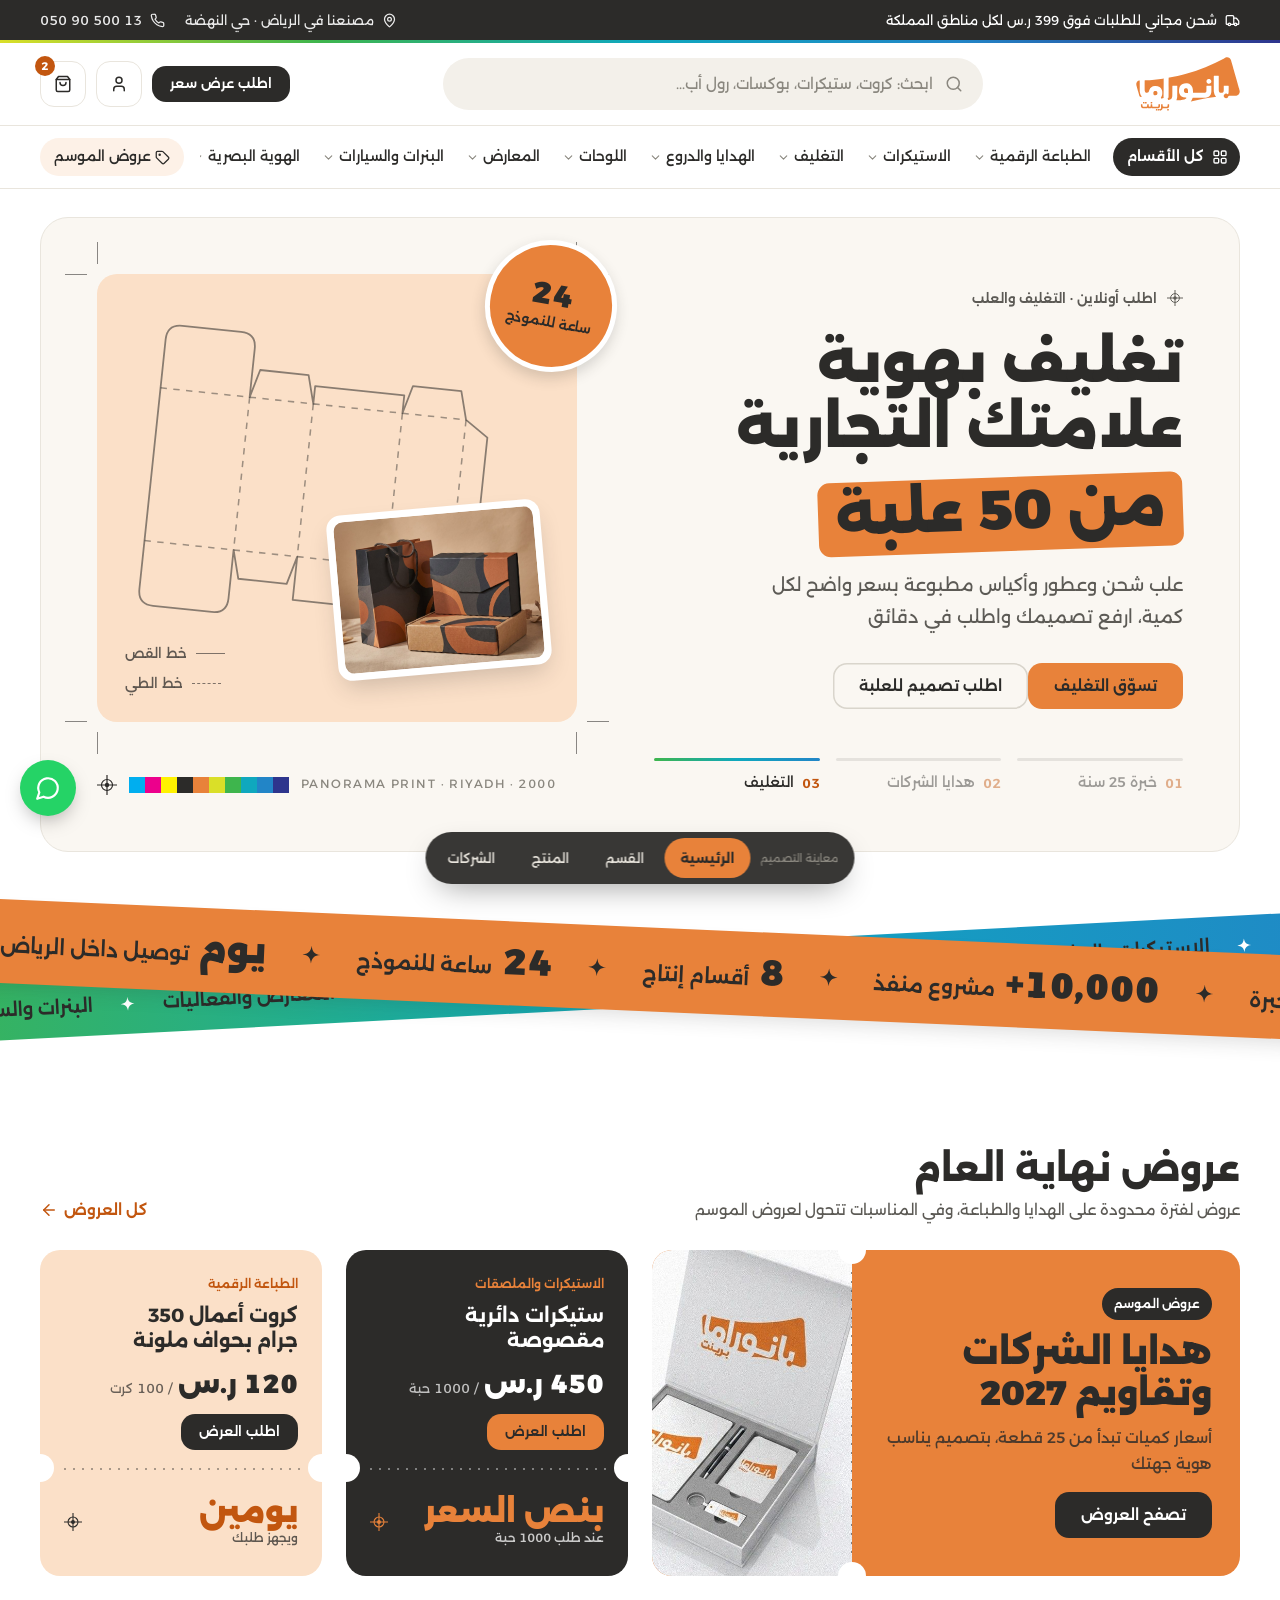
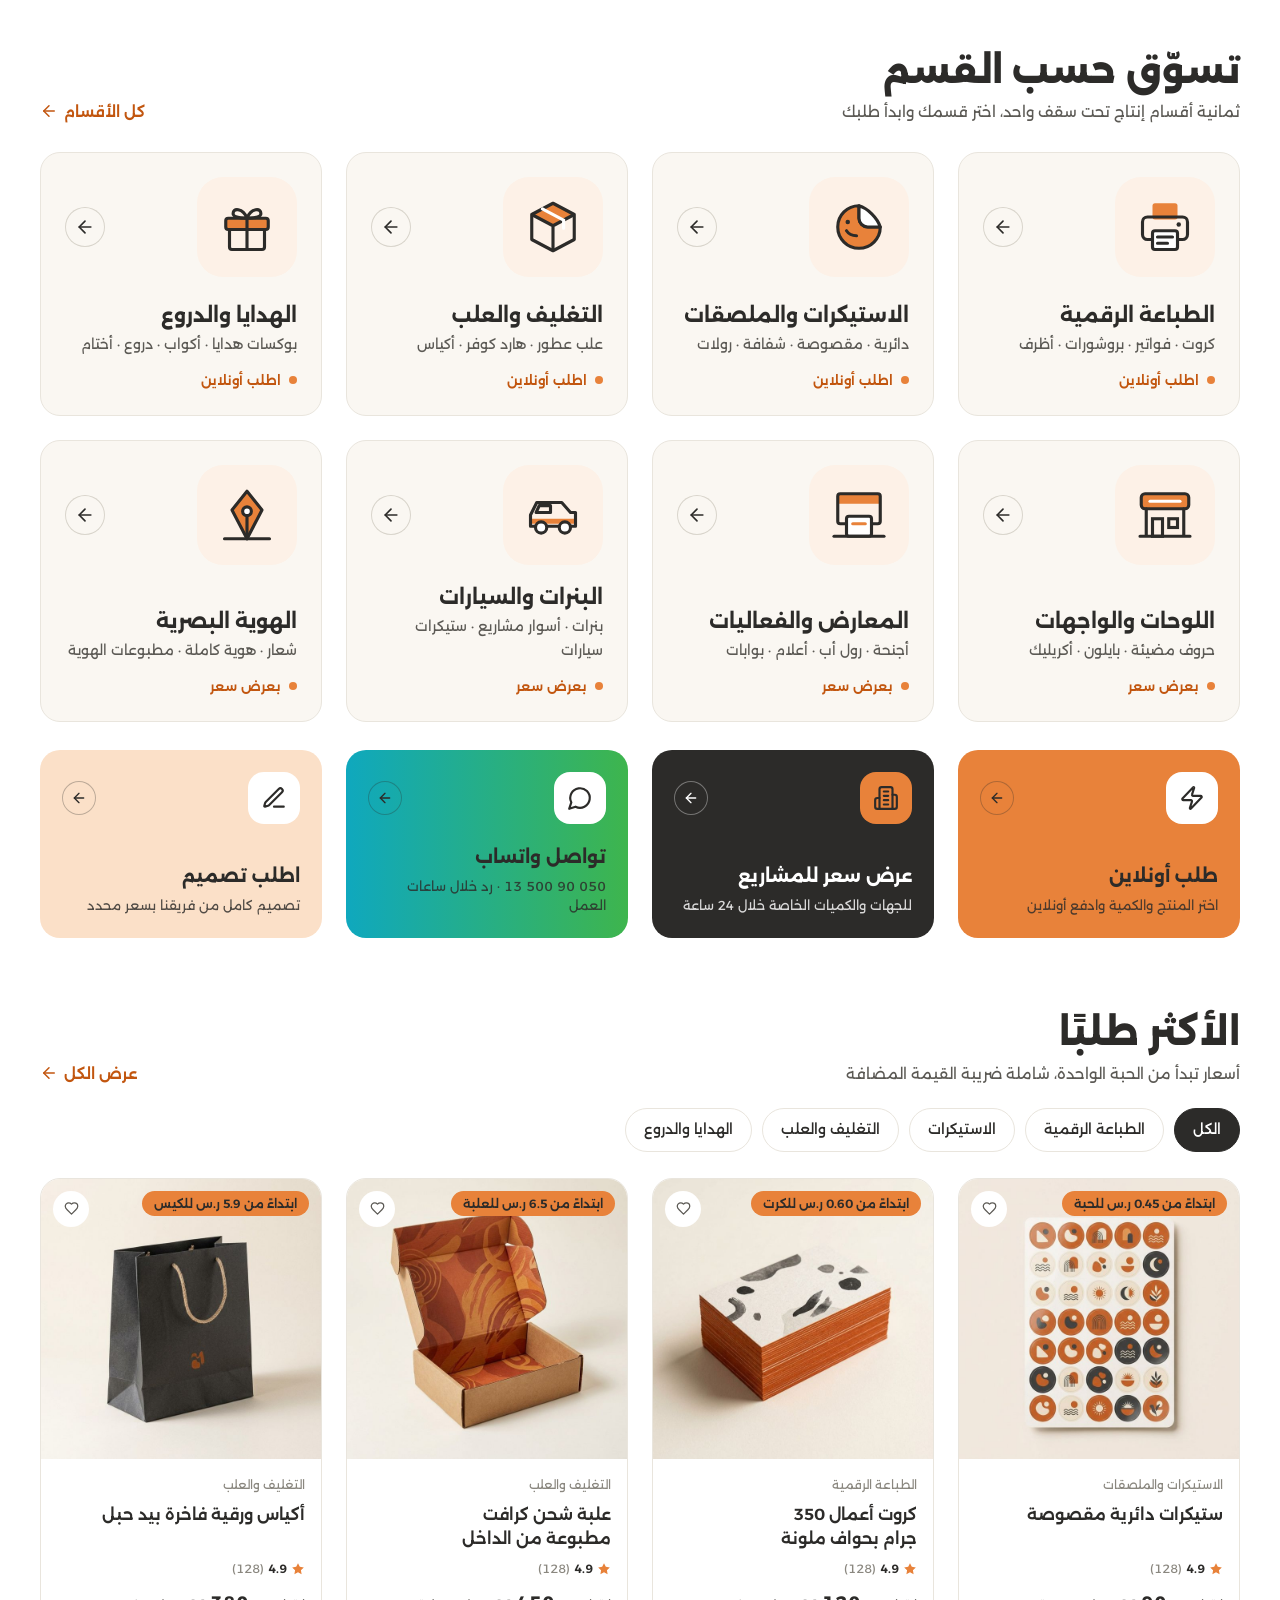
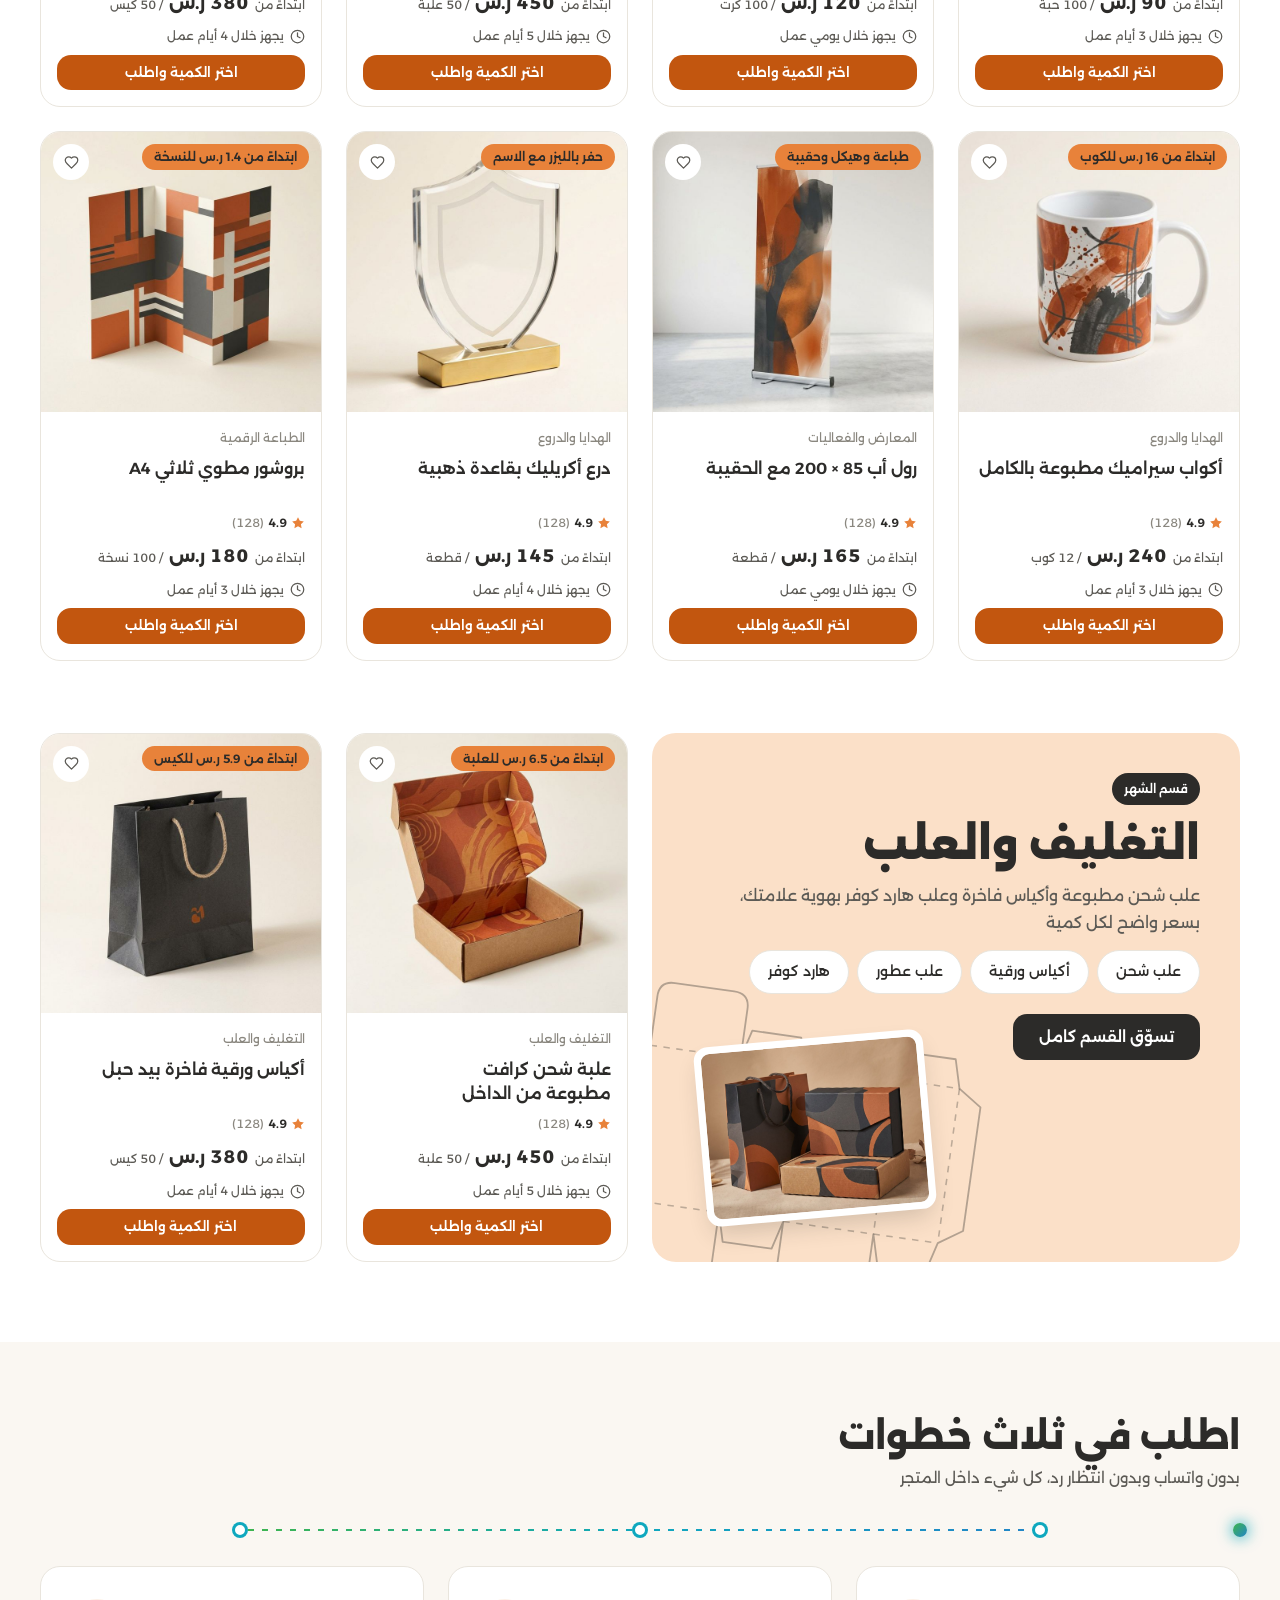
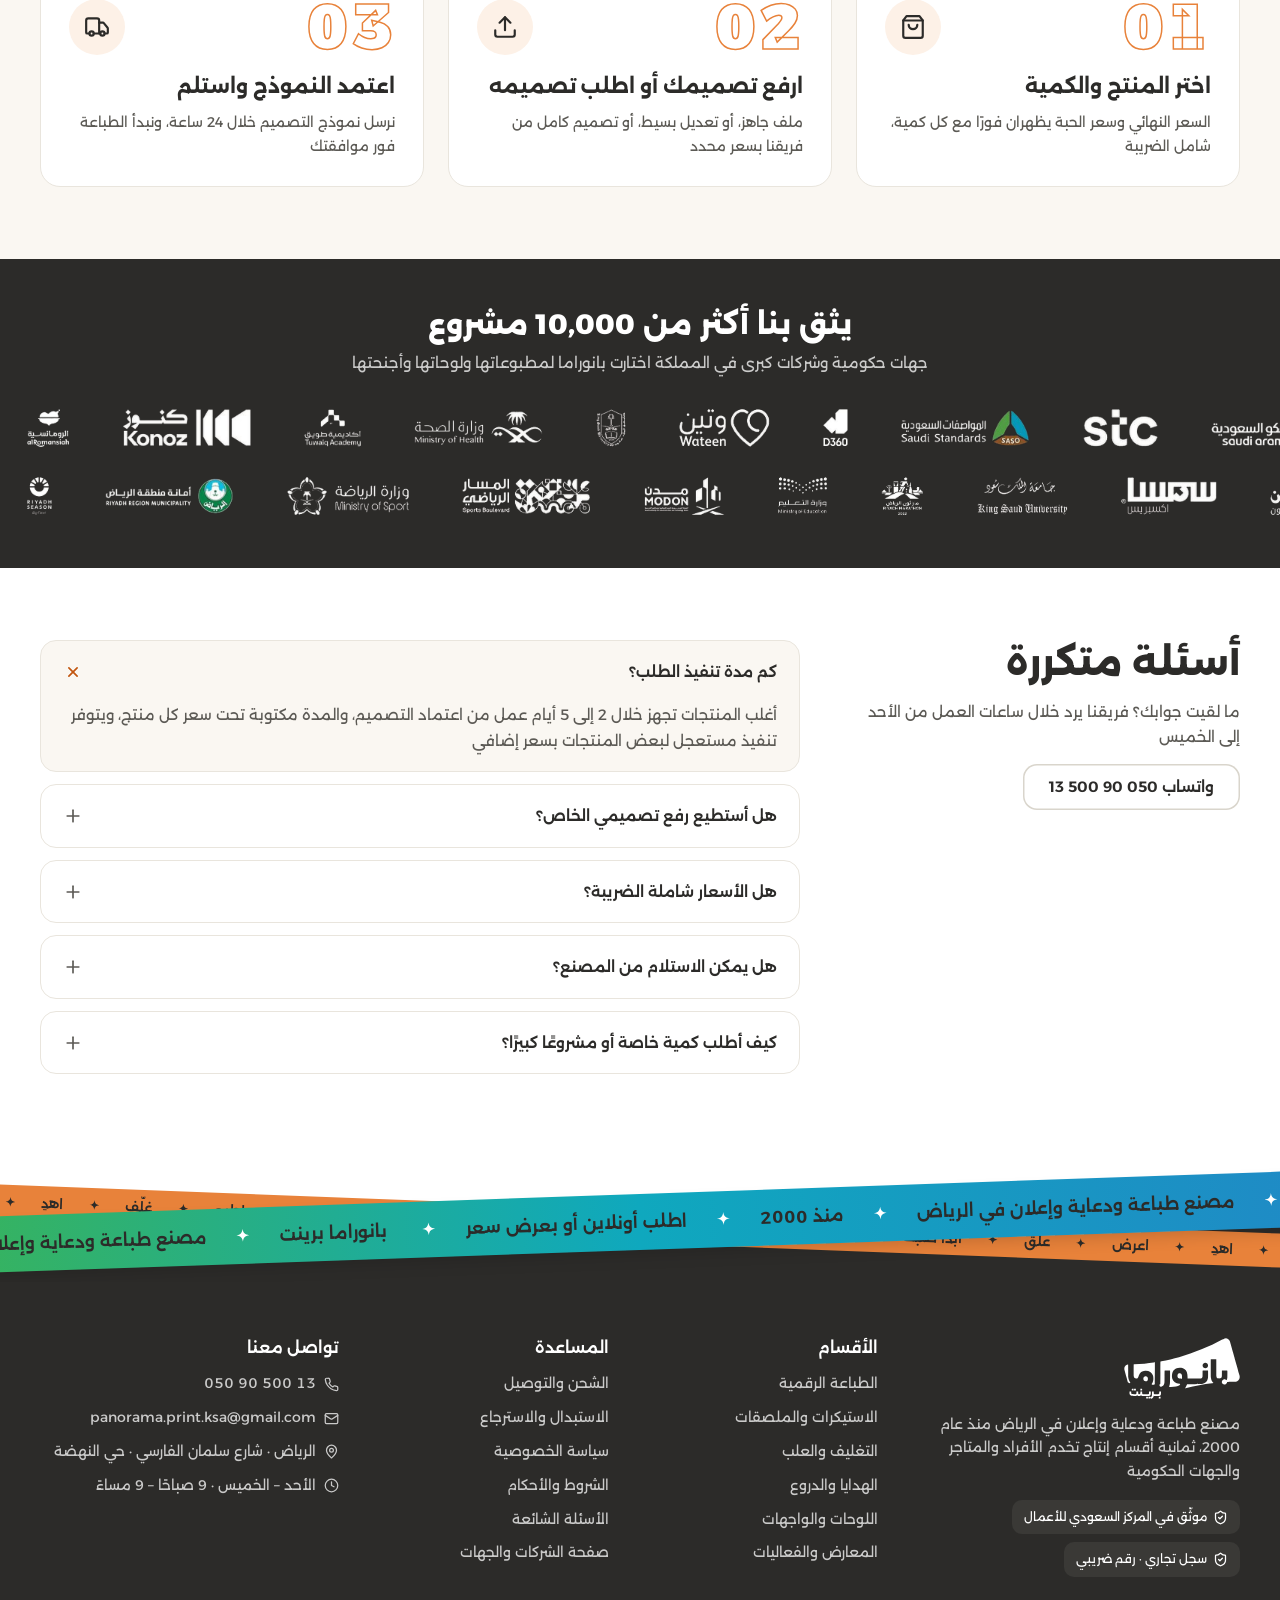
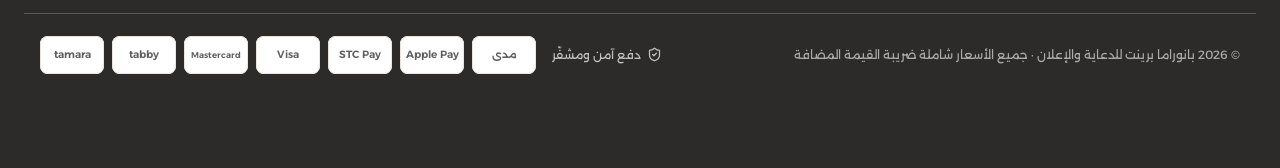
==== commit d19b80ff: "قوائم منسدلة لكل قسم في المنيو، وكروت طرق الطلب بألوان البراند Co-Authored-By: Claude Opus 5.5 <nore" ====
--- a/index.html
+++ b/index.html
@@ -741,14 +741,25 @@
 
 .section.acts-sec{margin-top:28px;padding-top:0}
 .acts{display:grid;grid-template-columns:repeat(4,1fr);gap:24px}
-.act{display:flex;align-items:center;gap:14px;padding:22px;border-radius:var(--r-lg);background:var(--white);border:1px solid var(--ink-200);min-height:120px;transition:background .25s,border-color .25s,transform .25s,box-shadow .25s}
-.act .aib{width:56px;height:56px;flex:none;border-radius:16px;background:var(--orange-50);display:grid;place-items:center;transition:background .25s}
+.act{display:flex;flex-direction:column;justify-content:space-between;gap:18px;padding:22px;border-radius:var(--r-lg);min-height:168px;transition:transform .3s cubic-bezier(.34,1.56,.64,1),box-shadow .3s}
+.act .top{display:flex;justify-content:space-between;align-items:center}
+.act .aib{width:52px;height:52px;border-radius:16px;background:var(--white);display:grid;place-items:center;transition:transform .35s cubic-bezier(.34,1.56,.64,1)}
 .act .aib .ic{width:26px;height:26px}
-.act b{display:block;font-size:16px;font-weight:700}
-.act span{display:block;font-size:12.5px;color:var(--ink-600);line-height:1.5;margin-top:4px}
-.act:hover{background:var(--orange-50);border-color:var(--orange-500);transform:translateY(-3px);box-shadow:0 12px 28px -8px rgba(232,130,58,.25)}
-.act:hover .aib{background:var(--orange-500)}
-
+.act .aar{width:34px;height:34px;border-radius:50%;display:grid;place-items:center;box-shadow:inset 0 0 0 1px rgba(44,43,41,.3);transition:background .25s,box-shadow .25s,color .25s}
+.act .aar .ic{width:16px;height:16px}
+.act b{display:block;font-size:18px;font-weight:700}
+.act .atx span{display:block;font-size:13px;line-height:1.5;margin-top:4px;opacity:.82}
+.t-org{background:var(--orange-500);color:var(--ink)}
+.t-dark{background:var(--ink);color:var(--white)}
+.t-dark .aib{background:var(--orange-500);color:var(--ink)}
+.t-dark .aar{box-shadow:inset 0 0 0 1px rgba(255,255,255,.35)}
+.t-green{background:linear-gradient(90deg,#0FA8BE,#3EB54D);color:var(--ink)}
+.t-kraft{background:var(--orange-100);color:var(--ink)}
+.act:hover{transform:translateY(-5px);box-shadow:0 16px 32px -8px rgba(232,130,58,.32)}
+.t-green:hover{box-shadow:0 16px 32px -8px rgba(15,168,190,.35)}
+.act:hover .aib{transform:scale(1.08) rotate(-6deg)}
+.act:hover .aar{background:var(--ink);color:var(--white);box-shadow:none}
+.t-dark:hover .aar{background:var(--white);color:var(--ink)}
 .pgrid8{display:grid;grid-template-columns:repeat(4,1fr);gap:24px}
 
 .featx{display:grid;grid-template-columns:2.086fr 1fr 1fr;gap:24px}
@@ -802,8 +813,11 @@
   .cp-card .stub{padding:14px 16px}
   .cp-card .stub b{font-size:22px}
   .cp-card .btn{font-size:12px;padding:7px 12px}
-  .acts{grid-template-columns:1fr;gap:10px}
-  .act{min-height:0;padding:16px}
+  .acts{grid-template-columns:1fr 1fr;gap:12px}
+  .act{min-height:168px;padding:16px;gap:12px}
+  .act b{font-size:15px}
+  .act .atx span{font-size:11.5px}
+  .act .aib{width:46px;height:46px}
   .pgrid8{display:grid;grid-auto-flow:column;grid-template-columns:none;grid-auto-columns:46%;gap:12px;overflow-x:auto;scroll-snap-type:x mandatory;scrollbar-width:none;padding-bottom:6px}
   .pgrid8::-webkit-scrollbar{display:none}
   .pgrid8 > *{scroll-snap-align:start}
@@ -821,6 +835,28 @@
   .clients{padding-block:28px}
   .clients h2{font-size:20px}
   .clients p{font-size:13px}
+}
+.dd{position:absolute;top:100%;z-index:41;display:none;gap:20px;background:var(--white);border:1px solid var(--ink-200);border-radius:18px;box-shadow:0 20px 40px -12px rgba(44,43,41,.16);padding:20px;margin-top:4px;width:520px}
+.has-dd.open .dd{display:flex;animation:megaIn .18s ease-out}
+.dd-links{flex:1;display:flex;flex-direction:column;gap:2px}
+.dd-links b{font-size:16px;font-weight:700;margin-bottom:8px}
+.dd-links a{display:flex;justify-content:space-between;align-items:center;padding:8px 10px;border-radius:10px;font-size:14px;font-weight:500;color:var(--ink)}
+.dd-links a .ic{width:14px;height:14px;color:var(--ink-400)}
+.dd-links a:hover{background:var(--orange-50);color:var(--orange-700)}
+.dd-links .dd-all{color:var(--orange-700);font-weight:600;font-size:13px;justify-content:flex-start;margin-top:6px}
+.dd-promo{width:220px;flex:none;background:var(--paper);border-radius:14px;padding:12px 12px 14px;display:flex;flex-direction:column;align-items:flex-start;gap:7px}
+.dd-promo img{width:100%;height:124px;object-fit:cover;border-radius:10px}
+.dd-promo em{font-style:normal;background:var(--orange-500);font-size:11px;font-weight:600;padding:3px 10px;border-radius:999px}
+.dd-promo b{font-size:14px;font-weight:700}
+.dd-promo span{font-size:12px;color:var(--ink-600)}
+.dd-promo i{font-style:normal;display:flex;align-items:center;gap:6px;font-size:12.5px;font-weight:600;color:var(--orange-700)}
+.dd-promo i .ic{width:14px;height:14px}
+.dd-trigger[aria-expanded="true"]{color:var(--orange-700)}
+.dd-trigger[aria-expanded="true"] .chev{transform:rotate(180deg)}
+@media (max-width:860px){
+  .dd{position:fixed;top:64px;left:8px;right:8px;width:auto;flex-direction:column;max-height:72vh;overflow:auto}
+  .dd-promo{width:100%;flex-direction:row;flex-wrap:wrap}
+  .dd-promo img{width:96px;height:72px}
 }
 </style>
 </head>
@@ -899,14 +935,14 @@
     <div class="wrap">
       <ul>
         <li><button class="allcats" id="allcats" aria-expanded="false" aria-controls="mega"><svg class="ic"><use href="#i-grid"/></svg>كل الأقسام</button></li>
-        <li><a href="#category">الطباعة الرقمية <svg class="ic chev"><use href="#i-chev"/></svg></a></li>
-        <li><a href="#category">الاستيكرات <svg class="ic chev"><use href="#i-chev"/></svg></a></li>
-        <li><a href="#category">التغليف <svg class="ic chev"><use href="#i-chev"/></svg></a></li>
-        <li><a href="#category">الهدايا والدروع <svg class="ic chev"><use href="#i-chev"/></svg></a></li>
-        <li><a href="#business">اللوحات <svg class="ic chev"><use href="#i-chev"/></svg></a></li>
-        <li><a href="#business">المعارض <svg class="ic chev"><use href="#i-chev"/></svg></a></li>
-        <li><a href="#business">البنرات والسيارات <svg class="ic chev"><use href="#i-chev"/></svg></a></li>
-        <li><a href="#business">الهوية البصرية <svg class="ic chev"><use href="#i-chev"/></svg></a></li>
+        <li class="has-dd"><a href="#category" class="dd-trigger" aria-haspopup="true" aria-expanded="false">الطباعة الرقمية <svg class="ic chev"><use href="#i-chev"/></svg></a><div class="dd"><div class="dd-links"><b>الطباعة الرقمية</b><a href="#category">كروت أعمال<svg class="ic"><use href="#i-arrow"/></svg></a><a href="#category">فواتير ودفاتر<svg class="ic"><use href="#i-arrow"/></svg></a><a href="#category">بروشورات وفلايرات<svg class="ic"><use href="#i-arrow"/></svg></a><a href="#category">أظرف ومطبوعات مكتبية<svg class="ic"><use href="#i-arrow"/></svg></a><a href="#category" class="dd-all">كل منتجات القسم</a></div><a href="#product" class="dd-promo"><img src="img/p-bizcards.jpg" alt="" loading="lazy"><em>الأكثر طلبًا</em><b>كروت أعمال 350 جرام</b><span class="num">ابتداءً من 120 ر.س / 100 كرت</span><i>اختر الكمية <svg class="ic"><use href="#i-arrow"/></svg></i></a></div></li>
+        <li class="has-dd"><a href="#category" class="dd-trigger" aria-haspopup="true" aria-expanded="false">الاستيكرات <svg class="ic chev"><use href="#i-chev"/></svg></a><div class="dd"><div class="dd-links"><b>الاستيكرات</b><a href="#category">ستيكرات دائرية<svg class="ic"><use href="#i-arrow"/></svg></a><a href="#category">ستيكرات مقصوصة<svg class="ic"><use href="#i-arrow"/></svg></a><a href="#category">ستيكرات شفافة<svg class="ic"><use href="#i-arrow"/></svg></a><a href="#category">رولات ليبل<svg class="ic"><use href="#i-arrow"/></svg></a><a href="#category" class="dd-all">كل منتجات القسم</a></div><a href="#product" class="dd-promo"><img src="img/p-stickers.jpg" alt="" loading="lazy"><em>الأكثر طلبًا</em><b>ستيكرات دائرية مقصوصة</b><span class="num">ابتداءً من 90 ر.س / 100 حبة</span><i>اختر الكمية <svg class="ic"><use href="#i-arrow"/></svg></i></a></div></li>
+        <li class="has-dd"><a href="#category" class="dd-trigger" aria-haspopup="true" aria-expanded="false">التغليف <svg class="ic chev"><use href="#i-chev"/></svg></a><div class="dd"><div class="dd-links"><b>التغليف</b><a href="#category">علب شحن<svg class="ic"><use href="#i-arrow"/></svg></a><a href="#category">علب عطور<svg class="ic"><use href="#i-arrow"/></svg></a><a href="#category">علب هارد كوفر<svg class="ic"><use href="#i-arrow"/></svg></a><a href="#category">أكياس ورقية<svg class="ic"><use href="#i-arrow"/></svg></a><a href="#category" class="dd-all">كل منتجات القسم</a></div><a href="#product" class="dd-promo"><img src="img/p-mailer.jpg" alt="" loading="lazy"><em>قسم الشهر</em><b>علبة شحن كرافت مطبوعة</b><span class="num">ابتداءً من 450 ر.س / 50 علبة</span><i>اختر الكمية <svg class="ic"><use href="#i-arrow"/></svg></i></a></div></li>
+        <li class="has-dd"><a href="#category" class="dd-trigger" aria-haspopup="true" aria-expanded="false">الهدايا والدروع <svg class="ic chev"><use href="#i-chev"/></svg></a><div class="dd"><div class="dd-links"><b>الهدايا والدروع</b><a href="#category">بوكسات هدايا<svg class="ic"><use href="#i-arrow"/></svg></a><a href="#category">أكواب مطبوعة<svg class="ic"><use href="#i-arrow"/></svg></a><a href="#category">دروع تكريم<svg class="ic"><use href="#i-arrow"/></svg></a><a href="#category">أختام<svg class="ic"><use href="#i-arrow"/></svg></a><a href="#category" class="dd-all">كل منتجات القسم</a></div><a href="#product" class="dd-promo"><img src="img/p-mug.jpg" alt="" loading="lazy"><em>عروض الموسم</em><b>أكواب سيراميك مطبوعة</b><span class="num">ابتداءً من 240 ر.س / 12 كوب</span><i>اختر الكمية <svg class="ic"><use href="#i-arrow"/></svg></i></a></div></li>
+        <li class="has-dd"><a href="#business" class="dd-trigger" aria-haspopup="true" aria-expanded="false">اللوحات <svg class="ic chev"><use href="#i-chev"/></svg></a><div class="dd"><div class="dd-links"><b>اللوحات</b><a href="#business">حروف مضيئة<svg class="ic"><use href="#i-arrow"/></svg></a><a href="#business">بايلون<svg class="ic"><use href="#i-arrow"/></svg></a><a href="#business">لوحات أكريليك<svg class="ic"><use href="#i-arrow"/></svg></a><a href="#business">لوحات إرشادية<svg class="ic"><use href="#i-arrow"/></svg></a><a href="#business" class="dd-all">كل منتجات القسم</a></div><a href="#business" class="dd-promo"><img src="img/w-aldawaa.jpg" alt="" loading="lazy"><em>من أعمالنا</em><b>واجهة صيدلية الدواء</b><span class="num">حروف بارزة مضيئة وواجهة كاملة</span><i>اطلب عرض سعر <svg class="ic"><use href="#i-arrow"/></svg></i></a></div></li>
+        <li class="has-dd"><a href="#business" class="dd-trigger" aria-haspopup="true" aria-expanded="false">المعارض <svg class="ic chev"><use href="#i-chev"/></svg></a><div class="dd"><div class="dd-links"><b>المعارض</b><a href="#business">أجنحة معارض<svg class="ic"><use href="#i-arrow"/></svg></a><a href="#business">رول أب<svg class="ic"><use href="#i-arrow"/></svg></a><a href="#business">أعلام<svg class="ic"><use href="#i-arrow"/></svg></a><a href="#business">بوابات<svg class="ic"><use href="#i-arrow"/></svg></a><a href="#business" class="dd-all">كل منتجات القسم</a></div><a href="#product" class="dd-promo"><img src="img/p-rollup.jpg" alt="" loading="lazy"><em>الأكثر طلبًا</em><b>رول أب 85 × 200 مع الحقيبة</b><span class="num">ابتداءً من 165 ر.س / قطعة</span><i>اختر الكمية <svg class="ic"><use href="#i-arrow"/></svg></i></a></div></li>
+        <li class="has-dd"><a href="#business" class="dd-trigger" aria-haspopup="true" aria-expanded="false">البنرات والسيارات <svg class="ic chev"><use href="#i-chev"/></svg></a><div class="dd"><div class="dd-links"><b>البنرات والسيارات</b><a href="#business">بنرات<svg class="ic"><use href="#i-arrow"/></svg></a><a href="#business">أسوار مشاريع<svg class="ic"><use href="#i-arrow"/></svg></a><a href="#business">ستيكرات سيارات<svg class="ic"><use href="#i-arrow"/></svg></a><a href="#business">تغليف أساطيل<svg class="ic"><use href="#i-arrow"/></svg></a><a href="#business" class="dd-all">كل منتجات القسم</a></div><a href="#business" class="dd-promo"><img src="img/hero-fleet.jpg" alt="" loading="lazy"><em>من أعمالنا</em><b>تغليف أسطول سيارات</b><span class="num">لجهة حكومية في الرياض</span><i>اطلب عرض سعر <svg class="ic"><use href="#i-arrow"/></svg></i></a></div></li>
+        <li class="has-dd"><a href="#business" class="dd-trigger" aria-haspopup="true" aria-expanded="false">الهوية البصرية <svg class="ic chev"><use href="#i-chev"/></svg></a><div class="dd"><div class="dd-links"><b>الهوية البصرية</b><a href="#business">تصميم شعار<svg class="ic"><use href="#i-arrow"/></svg></a><a href="#business">هوية بصرية كاملة<svg class="ic"><use href="#i-arrow"/></svg></a><a href="#business">مطبوعات الهوية<svg class="ic"><use href="#i-arrow"/></svg></a><a href="#business" class="dd-all">كل منتجات القسم</a></div><a href="#business" class="dd-promo"><img src="img/w-bizcard.jpg" alt="" loading="lazy"><em>خدمة تصميم</em><b>هوية ومطبوعات كاملة</b><span class="num">من الفكرة لآخر قطعة مطبوعة</span><i>اطلب عرض سعر <svg class="ic"><use href="#i-arrow"/></svg></i></a></div></li>
       </ul>
       <a href="#offers" class="offer-chip" data-scroll="offers"><svg class="ic sm"><use href="#i-tag"/></svg>عروض الموسم</a>
     </div>
@@ -1025,10 +1061,10 @@
 
   <div class="wrap section acts-sec">
     <div class="acts">
-      <a href="#category" class="act"><span class="aib"><svg class="ic"><use href="#i-zap"/></svg></span><span><b>طلب أونلاين</b><span>اختر المنتج والكمية وادفع أونلاين</span></span></a>
-      <a href="#business" class="act"><span class="aib"><svg class="ic"><use href="#i-building"/></svg></span><span><b>عرض سعر للمشاريع</b><span>للجهات والكميات الخاصة خلال 24 ساعة</span></span></a>
-      <a href="https://wa.me/966509050013" target="_blank" rel="noopener" class="act"><span class="aib"><svg class="ic"><use href="#i-chat"/></svg></span><span><b>تواصل واتساب</b><span class="num">050 90 500 13 · رد خلال ساعات العمل</span></span></a>
-      <a href="#product" class="act"><span class="aib"><svg class="ic"><use href="#i-pen"/></svg></span><span><b>اطلب تصميم</b><span>تصميم كامل من فريقنا بسعر محدد</span></span></a>
+      <a href="#category" class="act t-org"><span class="top"><span class="aib"><svg class="ic"><use href="#i-zap"/></svg></span><span class="aar"><svg class="ic"><use href="#i-arrow"/></svg></span></span><span class="atx"><b>طلب أونلاين</b><span>اختر المنتج والكمية وادفع أونلاين</span></span></a>
+      <a href="#business" class="act t-dark"><span class="top"><span class="aib"><svg class="ic"><use href="#i-building"/></svg></span><span class="aar"><svg class="ic"><use href="#i-arrow"/></svg></span></span><span class="atx"><b>عرض سعر للمشاريع</b><span>للجهات والكميات الخاصة خلال 24 ساعة</span></span></a>
+      <a href="https://wa.me/966509050013" target="_blank" rel="noopener" class="act t-green"><span class="top"><span class="aib"><svg class="ic"><use href="#i-chat"/></svg></span><span class="aar"><svg class="ic"><use href="#i-arrow"/></svg></span></span><span class="atx"><b>تواصل واتساب</b><span class="num">050 90 500 13 · رد خلال ساعات العمل</span></span></a>
+      <a href="#product" class="act t-kraft"><span class="top"><span class="aib"><svg class="ic"><use href="#i-pen"/></svg></span><span class="aar"><svg class="ic"><use href="#i-arrow"/></svg></span></span><span class="atx"><b>اطلب تصميم</b><span>تصميم كامل من فريقنا بسعر محدد</span></span></a>
     </div>
   </div>
 
@@ -1348,10 +1384,21 @@
   const fpw=document.getElementById('featProducts'); fpw.innerHTML=P.filter(p=>p.k==='pack').map(card).join(''); fixFav(fpw);
   const mb=document.getElementById('allcats'), mg=document.getElementById('mega');
   const setMega=o=>{mg.classList.toggle('open',o);mb.setAttribute('aria-expanded',o)};
-  mb.addEventListener('click',e=>{e.stopPropagation();setMega(!mg.classList.contains('open'))});
+  mb.addEventListener('click',e=>{e.stopPropagation();closeDD();setMega(!mg.classList.contains('open'))});
   document.addEventListener('click',e=>{if(!mg.contains(e.target))setMega(false)});
   document.addEventListener('keydown',e=>{if(e.key==='Escape')setMega(false)});
   mg.querySelectorAll('a').forEach(a=>a.addEventListener('click',()=>setMega(false)));
+  const dds=[...document.querySelectorAll('.has-dd')];
+  const closeDD=()=>dds.forEach(li=>{li.classList.remove('open');li.querySelector('.dd-trigger').setAttribute('aria-expanded','false')});
+  const placeDD=li=>{const nav=document.querySelector('.mainnav').getBoundingClientRect(),r=li.getBoundingClientRect(),dd=li.querySelector('.dd');if(window.innerWidth>860){const right=Math.max(16,nav.right-r.right-12);dd.style.right=Math.min(right,nav.width-536)+'px';dd.style.left='auto'}else{dd.style.right='';dd.style.left=''}};
+  const openDD=li=>{closeDD();setMega(false);placeDD(li);li.classList.add('open');li.querySelector('.dd-trigger').setAttribute('aria-expanded','true')};
+  const canHover=window.matchMedia('(hover:hover)').matches; let ddT;
+  dds.forEach(li=>{const t=li.querySelector('.dd-trigger');
+    t.addEventListener('click',e=>{if(!li.classList.contains('open')){e.preventDefault();e.stopPropagation();openDD(li)}});
+    if(canHover){li.addEventListener('mouseenter',()=>{clearTimeout(ddT);openDD(li)});li.addEventListener('mouseleave',()=>{ddT=setTimeout(closeDD,180)})}
+    li.querySelectorAll('.dd a').forEach(a=>a.addEventListener('click',closeDD));});
+  document.addEventListener('click',e=>{if(!e.target.closest('.has-dd'))closeDD()});
+  document.addEventListener('keydown',e=>{if(e.key==='Escape')closeDD()});
   document.querySelectorAll('.track').forEach(t=>{const r=t.querySelector('.trow');for(let i=0;i<2;i++){const c=r.cloneNode(true);c.setAttribute('aria-hidden','true');t.appendChild(c)}});
   const rel=document.getElementById('relProducts'); rel.innerHTML=[P[2],P[3],P[1],P[7]].map(card).join(''); fixFav(rel);
 
